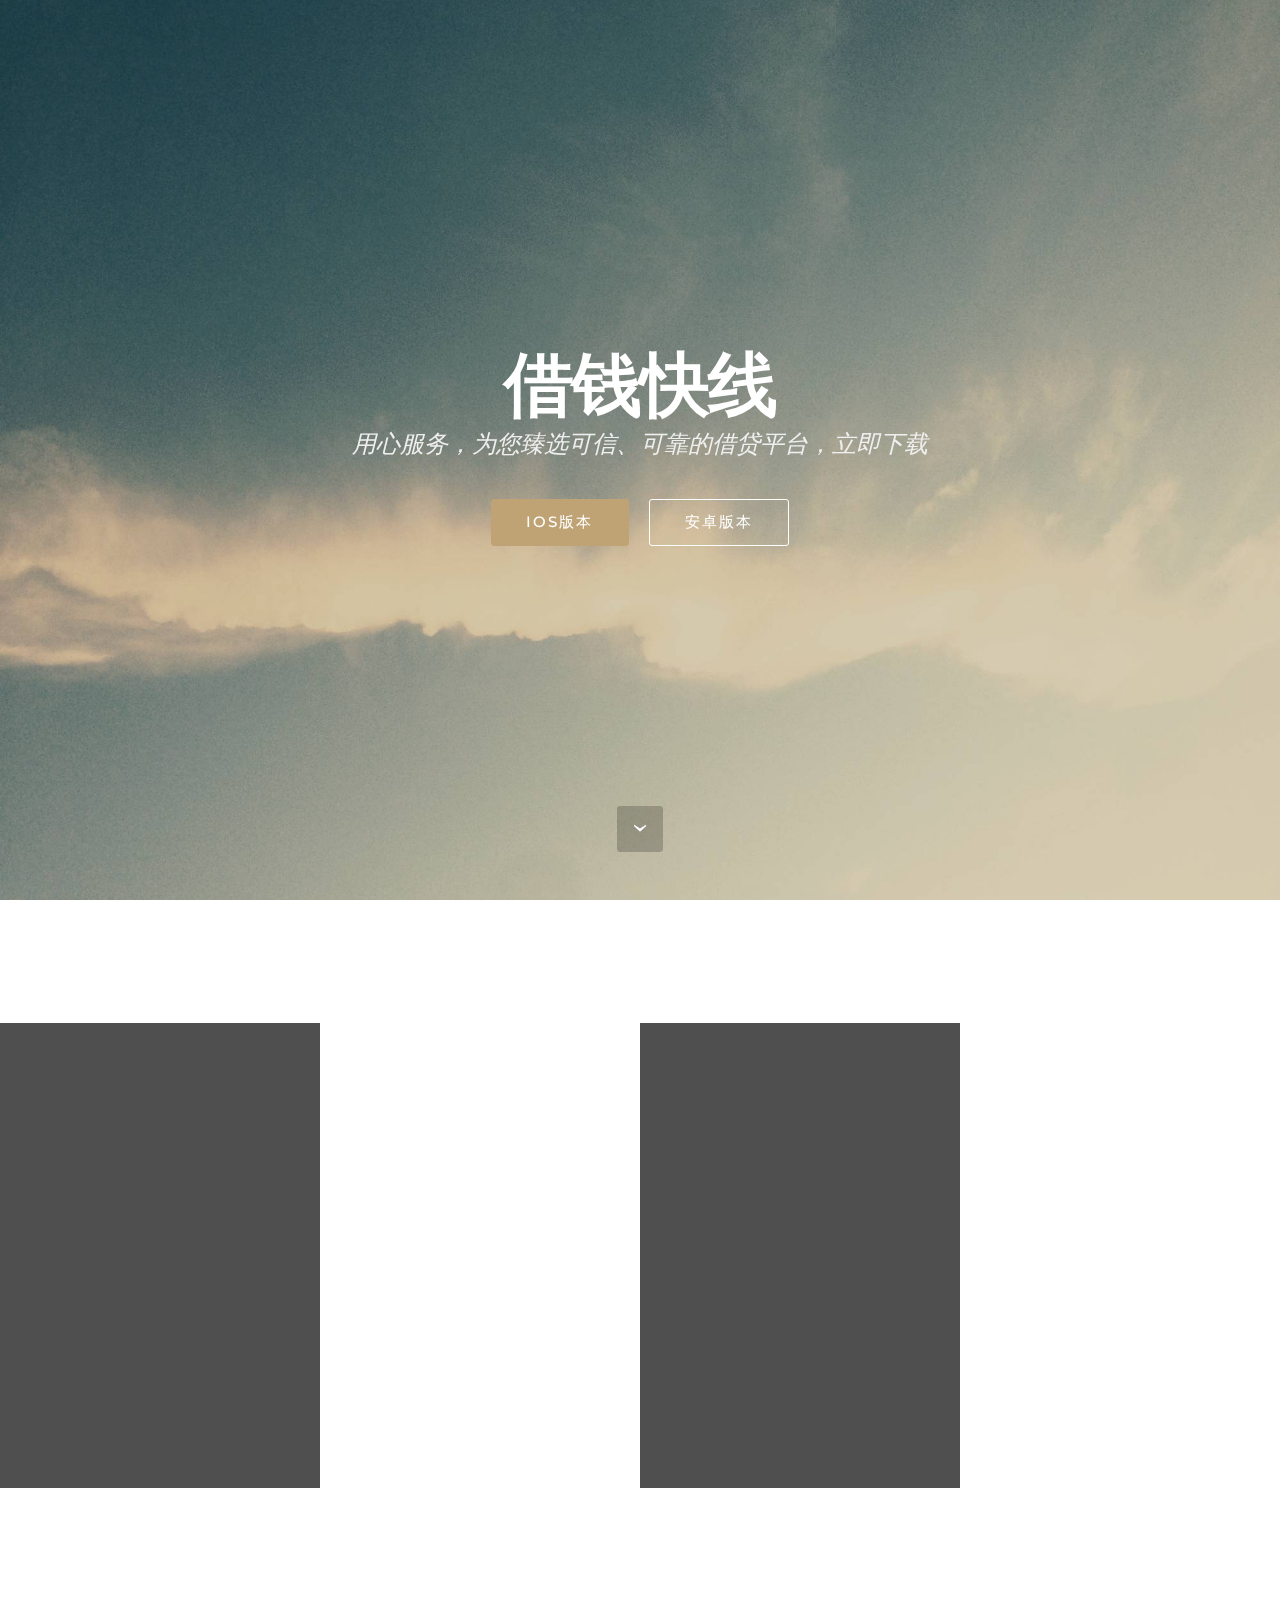
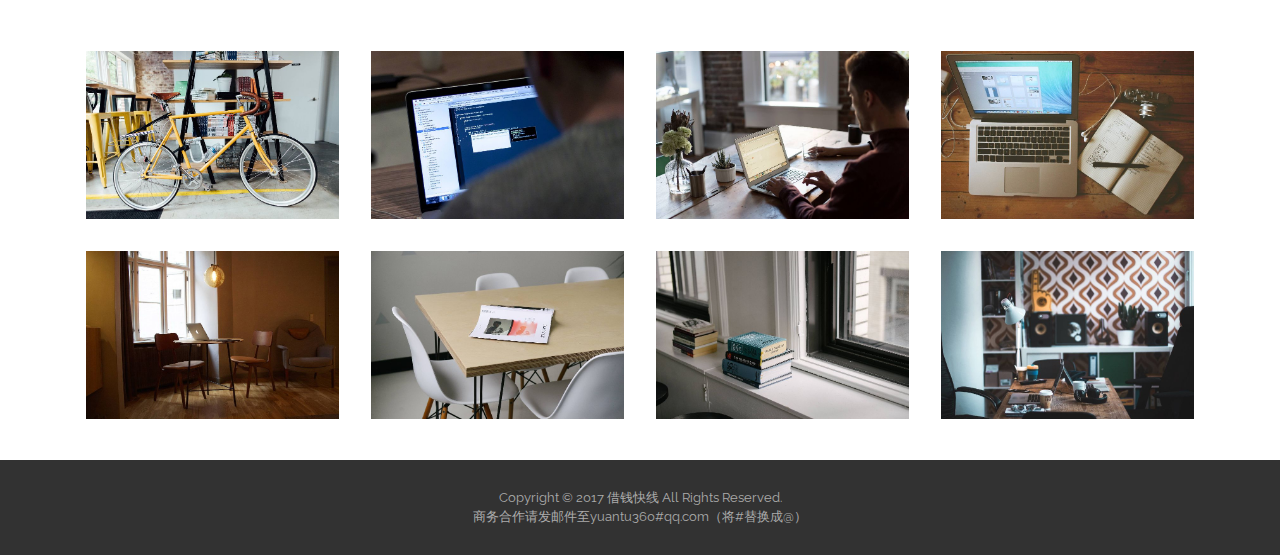
==== index.html @ 11985429 "change" ====
<!DOCTYPE html>
<html>
<head>
  <!-- Site made with Mobirise Website Builder v3.12.1, http://jq.nongyewen.com/ -->
  <meta charset="UTF-8">
  <meta http-equiv="X-UA-Compatible" content="IE=edge">
  <meta name="generator" content="Mobirise v3.12.1, mobirise.com">
  <meta name="viewport" content="width=device-width, initial-scale=1">
  <link rel="shortcut icon" href="assets/images/logo.png" type="image/x-icon">
  <title>借钱快线-借款贷款口子大全,信用卡申请下卡快</title>
  <meta name="description" content="">
  
  <link rel="stylesheet" href="https://fonts.googleapis.com/css?family=Lora:400,700,400italic,700italic&amp;subset=latin">
  <link rel="stylesheet" href="https://fonts.googleapis.com/css?family=Montserrat:400,700">
  <link rel="stylesheet" href="https://fonts.googleapis.com/css?family=Raleway:100,100i,200,200i,300,300i,400,400i,500,500i,600,600i,700,700i,800,800i,900,900i">
  <link rel="stylesheet" href="assets/bootstrap-material-design-font/css/material.css">
  <link rel="stylesheet" href="assets/et-line-font-plugin/style.css">
  <link rel="stylesheet" href="assets/tether/tether.min.css">
  <link rel="stylesheet" href="assets/bootstrap/css/bootstrap.min.css">
  <link rel="stylesheet" href="assets/animate.css/animate.min.css">
  <link rel="stylesheet" href="assets/theme/css/style.css">
  <link rel="stylesheet" href="assets/mobirise-gallery/style.css">
  <link rel="stylesheet" href="assets/mobirise/css/mbr-additional.css" type="text/css">
  
  
  
</head>
<body>
<section class="mbr-section mbr-section-hero mbr-section-full mbr-parallax-background mbr-section-with-arrow" id="header1-1" style="background-image: url(assets/images/jumbotron.jpg);">

    

    <div class="mbr-table-cell">

        <div class="container">
            <div class="row">
                <div class="mbr-section col-md-10 col-md-offset-1 text-xs-center">

                    <h1 class="mbr-section-title display-1"><font color="#000000">借钱快线</font></h1>
                    <p class="mbr-section-lead lead"><font color="#000000">用心服务，为您臻选可信、可靠的借贷平台，立即下载</font></p>
                    <div class="mbr-section-btn"><a class="btn btn-lg btn-primary" href="http://jq.nongyewen.com/">IOS版本</a> <a class="btn btn-lg btn-white-outline btn-white" href="http://jq.nongyewen.com/">安卓版本</a></div>
                </div>
            </div>
        </div>
    </div>

    <div class="mbr-arrow mbr-arrow-floating" aria-hidden="true"><a href="#header3-4"><i class="mbr-arrow-icon"></i></a></div>

</section>

<section class="engine"><a rel="external" href="http://jq.nongyewen.com/">Mobirise</a></section><section class="mbr-section mbr-section__container article" id="header3-4" style="background-color: rgb(255, 255, 255); padding-top: 20px; padding-bottom: 20px;">
    <div class="container">
        <div class="row">
            <div class="col-xs-12">
                <h3 class="mbr-section-title display-2"><font color="#000000">用心服务，极致体验</font></h3>
                <small class="mbr-section-subtitle">FEATURES</small>
            </div>
        </div>
    </div>
</section>

<section class="mbr-cards mbr-section mbr-section-nopadding" id="features1-0" style="background-color: rgb(255, 255, 255);">

        

    <div class="mbr-cards-row row striped">

        <div class="mbr-cards-col col-xs-12 col-lg-3" style="padding-top: 80px; padding-bottom: 80px;">
            <div class="container">
                <div class="card cart-block">
                    <div class="card-img"><img src="assets/images/table.jpg" class="card-img-top"></div>
                    <div class="card-block">
                        <h4 class="card-title"><font color="#000000">急速放款</font></h4>
                        
                        <p class="card-text"><font color="#000000">一分钟申请，最快2小时放款</font></p>
                        
                    </div>
                </div>
            </div>
        </div>
        <div class="mbr-cards-col col-xs-12 col-lg-3" style="padding-top: 80px; padding-bottom: 80px;">
            <div class="container">
                <div class="card cart-block">
                    <div class="card-img"><img src="assets/images/desktop.jpg" class="card-img-top"></div>
                    <div class="card-block">
                        <h4 class="card-title"><font color="#000000">超低门槛</font></h4>
                        
                        <p class="card-text"><font color="#000000">无抵押，无担保，仅需手机号和身份证</font></p>
                        
                    </div>
                </div>
            </div>
        </div>
        <div class="mbr-cards-col col-xs-12 col-lg-3" style="padding-top: 80px; padding-bottom: 80px;">
            <div class="container">
                <div class="card cart-block">
                    <div class="card-img"><img src="assets/images/coworkers.jpg" class="card-img-top"></div>
                    <div class="card-block">
                        <h4 class="card-title">合规保障</h4>
                        
                        <p class="card-text">挑选符合国家规定的平台作为合作伙伴，保障借款人隐私及信息安全</p>
                        
                    </div>
                </div>
            </div>
        </div>
        <div class="mbr-cards-col col-xs-12 col-lg-3" style="padding-top: 80px; padding-bottom: 80px;">
            <div class="container">
                <div class="card cart-block">
                    <div class="card-img"><img src="assets/images/code-man.jpg" class="card-img-top"></div>
                    <div class="card-block">
                        <h4 class="card-title"><font color="#000000">操作简单</font></h4>
                        
                        <p class="card-text"><font color="#000000">操作一目了然，申请步骤简单明了</font></p>
                        
                    </div>
                </div>
            </div>
        </div>
        
        
    </div>
</section>

<section class="mbr-section mbr-section__container article" id="header3-3" style="background-color: rgb(255, 255, 255); padding-top: 20px; padding-bottom: 20px;">
    <div class="container">
        <div class="row">
            <div class="col-xs-12">
                <h3 class="mbr-section-title display-2"><font color="#000000">合作伙伴</font></h3>
                <small class="mbr-section-subtitle">COOPERATION AGENCY</small>
            </div>
        </div>
    </div>
</section>

<section class="mbr-gallery mbr-section mbr-section-nopadding mbr-slider-carousel" id="gallery3-2" data-filter="false" style="background-color: rgb(255, 255, 255); padding-top: 1.5rem; padding-bottom: 1.5rem;">
    <!-- Filter -->
    

    <!-- Gallery -->
    <div class="mbr-gallery-row container">
        <div class=" mbr-gallery-layout-default">
            <div>
                <div>
                    <div class="mbr-gallery-item mbr-gallery-item__mobirise3 mbr-gallery-item--p1" data-tags="Awesome" data-video-url="false">
                        <div href="#lb-gallery3-2" data-slide-to="0" data-toggle="modal">
                            
                            

                            <img alt="" src="assets/images/bike-small.jpg">
                            
                            <span class="icon-focus"></span>
                            
                        </div>
                    </div><div class="mbr-gallery-item mbr-gallery-item__mobirise3 mbr-gallery-item--p1" data-tags="Responsive" data-video-url="false">
                        <div href="#lb-gallery3-2" data-slide-to="1" data-toggle="modal">
                            
                            

                            <img alt="" src="assets/images/code-man-small.jpg">
                            
                            <span class="icon-focus"></span>
                            
                        </div>
                    </div><div class="mbr-gallery-item mbr-gallery-item__mobirise3 mbr-gallery-item--p1" data-tags="Creative" data-video-url="false">
                        <div href="#lb-gallery3-2" data-slide-to="2" data-toggle="modal">
                            
                            

                            <img alt="" src="assets/images/coworkers-small.jpg">
                            
                            <span class="icon-focus"></span>
                            
                        </div>
                    </div><div class="mbr-gallery-item mbr-gallery-item__mobirise3 mbr-gallery-item--p1" data-tags="Animated" data-video-url="false">
                        <div href="#lb-gallery3-2" data-slide-to="3" data-toggle="modal">
                            
                            

                            <img alt="" src="assets/images/desktop-small.jpg">
                            
                            <span class="icon-focus"></span>
                            
                        </div>
                    </div><div class="mbr-gallery-item mbr-gallery-item__mobirise3 mbr-gallery-item--p1" data-tags="Awesome" data-video-url="false">
                        <div href="#lb-gallery3-2" data-slide-to="4" data-toggle="modal">
                            
                            

                            <img alt="" src="assets/images/room-laptop-small.jpg">
                            
                            <span class="icon-focus"></span>
                            
                        </div>
                    </div><div class="mbr-gallery-item mbr-gallery-item__mobirise3 mbr-gallery-item--p1" data-tags="Beautiful" data-video-url="false">
                        <div href="#lb-gallery3-2" data-slide-to="5" data-toggle="modal">
                            
                            

                            <img alt="" src="assets/images/table-small.jpg">
                            
                            <span class="icon-focus"></span>
                            
                        </div>
                    </div><div class="mbr-gallery-item mbr-gallery-item__mobirise3 mbr-gallery-item--p1" data-tags="Responsive" data-video-url="false">
                        <div href="#lb-gallery3-2" data-slide-to="6" data-toggle="modal">
                            
                            

                            <img alt="" src="assets/images/windows-books-small.jpg">
                            
                            <span class="icon-focus"></span>
                            
                        </div>
                    </div><div class="mbr-gallery-item mbr-gallery-item__mobirise3 mbr-gallery-item--p1" data-tags="Animated" data-video-url="false">
                        <div href="#lb-gallery3-2" data-slide-to="7" data-toggle="modal">
                            
                            

                            <img alt="" src="assets/images/working-area-small.jpg">
                            
                            <span class="icon-focus"></span>
                            
                        </div>
                    </div>
                </div>
            </div>
            <div class="clearfix"></div>
        </div>
    </div>

    <!-- Lightbox -->
    <div data-app-prevent-settings="" class="mbr-slider modal fade carousel slide" tabindex="-1" data-keyboard="true" data-interval="false" id="lb-gallery3-2">
        <div class="modal-dialog">
            <div class="modal-content">
                <div class="modal-body">
                    <ol class="carousel-indicators">
                        <li data-app-prevent-settings="" data-target="#lb-gallery3-2" class=" active" data-slide-to="0"></li><li data-app-prevent-settings="" data-target="#lb-gallery3-2" data-slide-to="1"></li><li data-app-prevent-settings="" data-target="#lb-gallery3-2" data-slide-to="2"></li><li data-app-prevent-settings="" data-target="#lb-gallery3-2" data-slide-to="3"></li><li data-app-prevent-settings="" data-target="#lb-gallery3-2" data-slide-to="4"></li><li data-app-prevent-settings="" data-target="#lb-gallery3-2" data-slide-to="5"></li><li data-app-prevent-settings="" data-target="#lb-gallery3-2" data-slide-to="6"></li><li data-app-prevent-settings="" data-target="#lb-gallery3-2" data-slide-to="7"></li>
                    </ol>
                    <div class="carousel-inner">
                        <div class="carousel-item active">
                            <img alt="" src="assets/images/bike.jpg">
                        </div><div class="carousel-item">
                            <img alt="" src="assets/images/code-man.jpg">
                        </div><div class="carousel-item">
                            <img alt="" src="assets/images/coworkers.jpg">
                        </div><div class="carousel-item">
                            <img alt="" src="assets/images/desktop.jpg">
                        </div><div class="carousel-item">
                            <img alt="" src="assets/images/room-laptop.jpg">
                        </div><div class="carousel-item">
                            <img alt="" src="assets/images/table.jpg">
                        </div><div class="carousel-item">
                            <img alt="" src="assets/images/windows-books.jpg">
                        </div><div class="carousel-item">
                            <img alt="" src="assets/images/working-area.jpg">
                        </div>
                    </div>
                    <a class="left carousel-control" role="button" data-slide="prev" href="#lb-gallery3-2">
                        <span class="icon-prev" aria-hidden="true"></span>
                        <span class="sr-only">Previous</span>
                    </a>
                    <a class="right carousel-control" role="button" data-slide="next" href="#lb-gallery3-2">
                        <span class="icon-next" aria-hidden="true"></span>
                        <span class="sr-only">Next</span>
                    </a>

                    <a class="close" href="#" role="button" data-dismiss="modal">
                        <span aria-hidden="true">×</span>
                        <span class="sr-only">Close</span>
                    </a>
                </div>
            </div>
        </div>
    </div>
</section>

<footer class="mbr-small-footer mbr-section mbr-section-nopadding" id="footer1-2" style="background-color: rgb(50, 50, 50); padding-top: 1.75rem; padding-bottom: 1.75rem;">
    
    <div class="container">
        <p class="text-xs-center">Copyright © 2017 借钱快线 All Rights Reserved.</p>
<p class="text-xs-center">商务合作请发邮件至yuantu360#qq.com（将#替换成@）</p>
    </div>
</footer>


  <script src="assets/web/assets/jquery/jquery.min.js"></script>
  <script src="assets/tether/tether.min.js"></script>
  <script src="assets/bootstrap/js/bootstrap.min.js"></script>
  <script src="assets/smooth-scroll/smooth-scroll.js"></script>
  <script src="assets/jarallax/jarallax.js"></script>
  <script src="assets/viewport-checker/jquery.viewportchecker.js"></script>
  <script src="assets/masonry/masonry.pkgd.min.js"></script>
  <script src="assets/imagesloaded/imagesloaded.pkgd.min.js"></script>
  <script src="assets/bootstrap-carousel-swipe/bootstrap-carousel-swipe.js"></script>
  <script src="assets/theme/js/script.js"></script>
  <script src="assets/mobirise-gallery/player.min.js"></script>
  <script src="assets/mobirise-gallery/script.js"></script>
  
  
  <input name="animation" type="hidden">
  </body>
</html>
---- assets/bootstrap-material-design-font/css/material.css ----
@font-face {
  font-family: 'Material-Design-Icons';
  src: url('../fonts/Material-Design-Icons.eot?3ocs8m');
  src: url('../fonts/Material-Design-Icons.eot?#iefix3ocs8m') format('embedded-opentype'), url('../fonts/Material-Design-Icons.woff?3ocs8m') format('woff'), url('../fonts/Material-Design-Icons.ttf?3ocs8m') format('truetype'), url('../fonts/Material-Design-Icons.svg?3ocs8m#Material-Design-Icons') format('svg');
  font-weight: normal;
  font-style: normal;
}
[class^="mdi-"],
[class*="mdi-"] {
  speak: none;
  display: inline-block;
  font-style: normal;
  font-variant:normal;
  font-weight:normal;
  /*font-size:24px;*/
  line-height:1;
  font-family:'Material-Design-Icons' !important;
  text-rendering: auto;
  
  -webkit-font-smoothing: antialiased;
  -moz-osx-font-smoothing: grayscale;
  -webkit-transform: translate(0, 0);
      -ms-transform: translate(0, 0);
          transform: translate(0, 0);
}
[class^="mdi-"]:before,
[class*="mdi-"]:before {
  display: inline-block;
  speak: none;
  text-decoration: inherit;
}
[class^="mdi-"].pull-left,
[class*="mdi-"].pull-left {
  margin-right: .3em;
}
[class^="mdi-"].pull-right,
[class*="mdi-"].pull-right {
  margin-left: .3em;
}
[class^="mdi-"].mdi-lg:before,
[class*="mdi-"].mdi-lg:before,
[class^="mdi-"].mdi-lg:after,
[class*="mdi-"].mdi-lg:after {
  font-size: 1.33333333em;
  line-height: 0.75em;
  vertical-align: -15%;
}
[class^="mdi-"].mdi-2x:before,
[class*="mdi-"].mdi-2x:before,
[class^="mdi-"].mdi-2x:after,
[class*="mdi-"].mdi-2x:after {
  font-size: 2em;
}
[class^="mdi-"].mdi-3x:before,
[class*="mdi-"].mdi-3x:before,
[class^="mdi-"].mdi-3x:after,
[class*="mdi-"].mdi-3x:after {
  font-size: 3em;
}
[class^="mdi-"].mdi-4x:before,
[class*="mdi-"].mdi-4x:before,
[class^="mdi-"].mdi-4x:after,
[class*="mdi-"].mdi-4x:after {
  font-size: 4em;
}
[class^="mdi-"].mdi-5x:before,
[class*="mdi-"].mdi-5x:before,
[class^="mdi-"].mdi-5x:after,
[class*="mdi-"].mdi-5x:after {
  font-size: 5em;
}
[class^="mdi-device-signal-cellular-"]:after,
[class^="mdi-device-battery-"]:after,
[class^="mdi-device-battery-charging-"]:after,
[class^="mdi-device-signal-cellular-connected-no-internet-"]:after,
[class^="mdi-device-signal-wifi-"]:after,
[class^="mdi-device-signal-wifi-statusbar-not-connected"]:after,
.mdi-device-network-wifi:after {
  opacity: .3;
  position: absolute;
  left: 0;
  top: 0;
  z-index: 1;
  display: inline-block;
  speak: none;
  text-decoration: inherit;
}
[class^="mdi-device-signal-cellular-"]:after {
  content: "\e758";
}
[class^="mdi-device-battery-"]:after {
  content: "\e735";
}
[class^="mdi-device-battery-charging-"]:after {
  content: "\e733";
}
[class^="mdi-device-signal-cellular-connected-no-internet-"]:after {
  content: "\e75d";
}
[class^="mdi-device-signal-wifi-"]:after,
.mdi-device-network-wifi:after {
  content: "\e765";
}
[class^="mdi-device-signal-wifi-statusbasr-not-connected"]:after {
  content: "\e8f7";
}
.mdi-device-signal-cellular-off:after,
.mdi-device-signal-cellular-null:after,
.mdi-device-signal-cellular-no-sim:after,
.mdi-device-signal-wifi-off:after,
.mdi-device-signal-wifi-4-bar:after,
.mdi-device-signal-cellular-4-bar:after,
.mdi-device-battery-alert:after,
.mdi-device-signal-cellular-connected-no-internet-4-bar:after,
.mdi-device-battery-std:after,
.mdi-device-battery-full .mdi-device-battery-unknown:after {
  content: "";
}
.mdi-fw {
  width: 1.28571429em;
  text-align: center;
}
.mdi-ul {
  padding-left: 0;
  margin-left: 2.14285714em;
  list-style-type: none;
}
.mdi-ul > li {
  position: relative;
}
.mdi-li {
  position: absolute;
  left: -2.14285714em;
  width: 2.14285714em;
  top: 0.14285714em;
  text-align: center;
}
.mdi-li.mdi-lg {
  left: -1.85714286em;
}
.mdi-border {
  padding: .2em .25em .15em;
  border: solid 0.08em #eeeeee;
  border-radius: .1em;
}
.mdi-spin {
  -webkit-animation: mdi-spin 2s infinite linear;
  animation: mdi-spin 2s infinite linear;
  -webkit-transform-origin: 50% 50%;
  -ms-transform-origin: 50% 50%;
      transform-origin: 50% 50%;
}
.mdi-pulse {
  -webkit-animation: mdi-spin 1s steps(8) infinite;
  animation: mdi-spin 1s steps(8) infinite;
  -webkit-transform-origin: 50% 50%;
  -ms-transform-origin: 50% 50%;
      transform-origin: 50% 50%;
}
@-webkit-keyframes mdi-spin {
  0% {
    -webkit-transform: rotate(0deg);
    transform: rotate(0deg);
  }
  100% {
    -webkit-transform: rotate(359deg);
    transform: rotate(359deg);
  }
}
@keyframes mdi-spin {
  0% {
    -webkit-transform: rotate(0deg);
    transform: rotate(0deg);
  }
  100% {
    -webkit-transform: rotate(359deg);
    transform: rotate(359deg);
  }
}
.mdi-rotate-90 {
  filter: progid:DXImageTransform.Microsoft.BasicImage(rotation=1);
  -webkit-transform: rotate(90deg);
  -ms-transform: rotate(90deg);
  transform: rotate(90deg);
}
.mdi-rotate-180 {
  filter: progid:DXImageTransform.Microsoft.BasicImage(rotation=2);
  -webkit-transform: rotate(180deg);
  -ms-transform: rotate(180deg);
  transform: rotate(180deg);
}
.mdi-rotate-270 {
  filter: progid:DXImageTransform.Microsoft.BasicImage(rotation=3);
  -webkit-transform: rotate(270deg);
  -ms-transform: rotate(270deg);
  transform: rotate(270deg);
}
.mdi-flip-horizontal {
  filter: progid:DXImageTransform.Microsoft.BasicImage(rotation=0, mirror=1);
  -webkit-transform: scale(-1, 1);
  -ms-transform: scale(-1, 1);
  transform: scale(-1, 1);
}
.mdi-flip-vertical {
  filter: progid:DXImageTransform.Microsoft.BasicImage(rotation=2, mirror=1);
  -webkit-transform: scale(1, -1);
  -ms-transform: scale(1, -1);
  transform: scale(1, -1);
}
:root .mdi-rotate-90,
:root .mdi-rotate-180,
:root .mdi-rotate-270,
:root .mdi-flip-horizontal,
:root .mdi-flip-vertical {
  -webkit-filter: none;
          filter: none;
}
.mdi-stack {
  position: relative;
  display: inline-block;
  width: 2em;
  height: 2em;
  line-height: 2em;
  vertical-align: middle;
}
.mdi-stack-1x,
.mdi-stack-2x {
  position: absolute;
  left: 0;
  width: 100%;
  text-align: center;
}
.mdi-stack-1x {
  line-height: inherit;
}
.mdi-stack-2x {
  font-size: 2em;
}
.mdi-inverse {
  color: #ffffff;
}
/* Start Icons */
.mdi-action-3d-rotation:before {
  content: "\e600";
}
.mdi-action-accessibility:before {
  content: "\e601";
}
.mdi-action-account-balance-wallet:before {
  content: "\e602";
}
.mdi-action-account-balance:before {
  content: "\e603";
}
.mdi-action-account-box:before {
  content: "\e604";
}
.mdi-action-account-child:before {
  content: "\e605";
}
.mdi-action-account-circle:before {
  content: "\e606";
}
.mdi-action-add-shopping-cart:before {
  content: "\e607";
}
.mdi-action-alarm-add:before {
  content: "\e608";
}
.mdi-action-alarm-off:before {
  content: "\e609";
}
.mdi-action-alarm-on:before {
  content: "\e60a";
}
.mdi-action-alarm:before {
  content: "\e60b";
}
.mdi-action-android:before {
  content: "\e60c";
}
.mdi-action-announcement:before {
  content: "\e60d";
}
.mdi-action-aspect-ratio:before {
  content: "\e60e";
}
.mdi-action-assessment:before {
  content: "\e60f";
}
.mdi-action-assignment-ind:before {
  content: "\e610";
}
.mdi-action-assignment-late:before {
  content: "\e611";
}
.mdi-action-assignment-return:before {
  content: "\e612";
}
.mdi-action-assignment-returned:before {
  content: "\e613";
}
.mdi-action-assignment-turned-in:before {
  content: "\e614";
}
.mdi-action-assignment:before {
  content: "\e615";
}
.mdi-action-autorenew:before {
  content: "\e616";
}
.mdi-action-backup:before {
  content: "\e617";
}
.mdi-action-book:before {
  content: "\e618";
}
.mdi-action-bookmark-outline:before {
  content: "\e619";
}
.mdi-action-bookmark:before {
  content: "\e61a";
}
.mdi-action-bug-report:before {
  content: "\e61b";
}
.mdi-action-cached:before {
  content: "\e61c";
}
.mdi-action-check-circle:before {
  content: "\e61d";
}
.mdi-action-class:before {
  content: "\e61e";
}
.mdi-action-credit-card:before {
  content: "\e61f";
}
.mdi-action-dashboard:before {
  content: "\e620";
}
.mdi-action-delete:before {
  content: "\e621";
}
.mdi-action-description:before {
  content: "\e622";
}
.mdi-action-dns:before {
  content: "\e623";
}
.mdi-action-done-all:before {
  content: "\e624";
}
.mdi-action-done:before {
  content: "\e625";
}
.mdi-action-event:before {
  content: "\e626";
}
.mdi-action-exit-to-app:before {
  content: "\e627";
}
.mdi-action-explore:before {
  content: "\e628";
}
.mdi-action-extension:before {
  content: "\e629";
}
.mdi-action-face-unlock:before {
  content: "\e62a";
}
.mdi-action-favorite-outline:before {
  content: "\e62b";
}
.mdi-action-favorite:before {
  content: "\e62c";
}
.mdi-action-find-in-page:before {
  content: "\e62d";
}
.mdi-action-find-replace:before {
  content: "\e62e";
}
.mdi-action-flip-to-back:before {
  content: "\e62f";
}
.mdi-action-flip-to-front:before {
  content: "\e630";
}
.mdi-action-get-app:before {
  content: "\e631";
}
.mdi-action-grade:before {
  content: "\e632";
}
.mdi-action-group-work:before {
  content: "\e633";
}
.mdi-action-help:before {
  content: "\e634";
}
.mdi-action-highlight-remove:before {
  content: "\e635";
}
.mdi-action-history:before {
  content: "\e636";
}
.mdi-action-home:before {
  content: "\e637";
}
.mdi-action-https:before {
  content: "\e638";
}
.mdi-action-info-outline:before {
  content: "\e639";
}
.mdi-action-info:before {
  content: "\e63a";
}
.mdi-action-input:before {
  content: "\e63b";
}
.mdi-action-invert-colors:before {
  content: "\e63c";
}
.mdi-action-label-outline:before {
  content: "\e63d";
}
.mdi-action-label:before {
  content: "\e63e";
}
.mdi-action-language:before {
  content: "\e63f";
}
.mdi-action-launch:before {
  content: "\e640";
}
.mdi-action-list:before {
  content: "\e641";
}
.mdi-action-lock-open:before {
  content: "\e642";
}
.mdi-action-lock-outline:before {
  content: "\e643";
}
.mdi-action-lock:before {
  content: "\e644";
}
.mdi-action-loyalty:before {
  content: "\e645";
}
.mdi-action-markunread-mailbox:before {
  content: "\e646";
}
.mdi-action-note-add:before {
  content: "\e647";
}
.mdi-action-open-in-browser:before {
  content: "\e648";
}
.mdi-action-open-in-new:before {
  content: "\e649";
}
.mdi-action-open-with:before {
  content: "\e64a";
}
.mdi-action-pageview:before {
  content: "\e64b";
}
.mdi-action-payment:before {
  content: "\e64c";
}
.mdi-action-perm-camera-mic:before {
  content: "\e64d";
}
.mdi-action-perm-contact-cal:before {
  content: "\e64e";
}
.mdi-action-perm-data-setting:before {
  content: "\e64f";
}
.mdi-action-perm-device-info:before {
  content: "\e650";
}
.mdi-action-perm-identity:before {
  content: "\e651";
}
.mdi-action-perm-media:before {
  content: "\e652";
}
.mdi-action-perm-phone-msg:before {
  content: "\e653";
}
.mdi-action-perm-scan-wifi:before {
  content: "\e654";
}
.mdi-action-picture-in-picture:before {
  content: "\e655";
}
.mdi-action-polymer:before {
  content: "\e656";
}
.mdi-action-print:before {
  content: "\e657";
}
.mdi-action-query-builder:before {
  content: "\e658";
}
.mdi-action-question-answer:before {
  content: "\e659";
}
.mdi-action-receipt:before {
  content: "\e65a";
}
.mdi-action-redeem:before {
  content: "\e65b";
}
.mdi-action-reorder:before {
  content: "\e65c";
}
.mdi-action-report-problem:before {
  content: "\e65d";
}
.mdi-action-restore:before {
  content: "\e65e";
}
.mdi-action-room:before {
  content: "\e65f";
}
.mdi-action-schedule:before {
  content: "\e660";
}
.mdi-action-search:before {
  content: "\e661";
}
.mdi-action-settings-applications:before {
  content: "\e662";
}
.mdi-action-settings-backup-restore:before {
  content: "\e663";
}
.mdi-action-settings-bluetooth:before {
  content: "\e664";
}
.mdi-action-settings-cell:before {
  content: "\e665";
}
.mdi-action-settings-display:before {
  content: "\e666";
}
.mdi-action-settings-ethernet:before {
  content: "\e667";
}
.mdi-action-settings-input-antenna:before {
  content: "\e668";
}
.mdi-action-settings-input-component:before {
  content: "\e669";
}
.mdi-action-settings-input-composite:before {
  content: "\e66a";
}
.mdi-action-settings-input-hdmi:before {
  content: "\e66b";
}
.mdi-action-settings-input-svideo:before {
  content: "\e66c";
}
.mdi-action-settings-overscan:before {
  content: "\e66d";
}
.mdi-action-settings-phone:before {
  content: "\e66e";
}
.mdi-action-settings-power:before {
  content: "\e66f";
}
.mdi-action-settings-remote:before {
  content: "\e670";
}
.mdi-action-settings-voice:before {
  content: "\e671";
}
.mdi-action-settings:before {
  content: "\e672";
}
.mdi-action-shop-two:before {
  content: "\e673";
}
.mdi-action-shop:before {
  content: "\e674";
}
.mdi-action-shopping-basket:before {
  content: "\e675";
}
.mdi-action-shopping-cart:before {
  content: "\e676";
}
.mdi-action-speaker-notes:before {
  content: "\e677";
}
.mdi-action-spellcheck:before {
  content: "\e678";
}
.mdi-action-star-rate:before {
  content: "\e679";
}
.mdi-action-stars:before {
  content: "\e67a";
}
.mdi-action-store:before {
  content: "\e67b";
}
.mdi-action-subject:before {
  content: "\e67c";
}
.mdi-action-supervisor-account:before {
  content: "\e67d";
}
.mdi-action-swap-horiz:before {
  content: "\e67e";
}
.mdi-action-swap-vert-circle:before {
  content: "\e67f";
}
.mdi-action-swap-vert:before {
  content: "\e680";
}
.mdi-action-system-update-tv:before {
  content: "\e681";
}
.mdi-action-tab-unselected:before {
  content: "\e682";
}
.mdi-action-tab:before {
  content: "\e683";
}
.mdi-action-theaters:before {
  content: "\e684";
}
.mdi-action-thumb-down:before {
  content: "\e685";
}
.mdi-action-thumb-up:before {
  content: "\e686";
}
.mdi-action-thumbs-up-down:before {
  content: "\e687";
}
.mdi-action-toc:before {
  content: "\e688";
}
.mdi-action-today:before {
  content: "\e689";
}
.mdi-action-track-changes:before {
  content: "\e68a";
}
.mdi-action-translate:before {
  content: "\e68b";
}
.mdi-action-trending-down:before {
  content: "\e68c";
}
.mdi-action-trending-neutral:before {
  content: "\e68d";
}
.mdi-action-trending-up:before {
  content: "\e68e";
}
.mdi-action-turned-in-not:before {
  content: "\e68f";
}
.mdi-action-turned-in:before {
  content: "\e690";
}
.mdi-action-verified-user:before {
  content: "\e691";
}
.mdi-action-view-agenda:before {
  content: "\e692";
}
.mdi-action-view-array:before {
  content: "\e693";
}
.mdi-action-view-carousel:before {
  content: "\e694";
}
.mdi-action-view-column:before {
  content: "\e695";
}
.mdi-action-view-day:before {
  content: "\e696";
}
.mdi-action-view-headline:before {
  content: "\e697";
}
.mdi-action-view-list:before {
  content: "\e698";
}
.mdi-action-view-module:before {
  content: "\e699";
}
.mdi-action-view-quilt:before {
  content: "\e69a";
}
.mdi-action-view-stream:before {
  content: "\e69b";
}
.mdi-action-view-week:before {
  content: "\e69c";
}
.mdi-action-visibility-off:before {
  content: "\e69d";
}
.mdi-action-visibility:before {
  content: "\e69e";
}
.mdi-action-wallet-giftcard:before {
  content: "\e69f";
}
.mdi-action-wallet-membership:before {
  content: "\e6a0";
}
.mdi-action-wallet-travel:before {
  content: "\e6a1";
}
.mdi-action-work:before {
  content: "\e6a2";
}
.mdi-alert-error:before {
  content: "\e6a3";
}
.mdi-alert-warning:before {
  content: "\e6a4";
}
.mdi-av-album:before {
  content: "\e6a5";
}
.mdi-av-closed-caption:before {
  content: "\e6a6";
}
.mdi-av-equalizer:before {
  content: "\e6a7";
}
.mdi-av-explicit:before {
  content: "\e6a8";
}
.mdi-av-fast-forward:before {
  content: "\e6a9";
}
.mdi-av-fast-rewind:before {
  content: "\e6aa";
}
.mdi-av-games:before {
  content: "\e6ab";
}
.mdi-av-hearing:before {
  content: "\e6ac";
}
.mdi-av-high-quality:before {
  content: "\e6ad";
}
.mdi-av-loop:before {
  content: "\e6ae";
}
.mdi-av-mic-none:before {
  content: "\e6af";
}
.mdi-av-mic-off:before {
  content: "\e6b0";
}
.mdi-av-mic:before {
  content: "\e6b1";
}
.mdi-av-movie:before {
  content: "\e6b2";
}
.mdi-av-my-library-add:before {
  content: "\e6b3";
}
.mdi-av-my-library-books:before {
  content: "\e6b4";
}
.mdi-av-my-library-music:before {
  content: "\e6b5";
}
.mdi-av-new-releases:before {
  content: "\e6b6";
}
.mdi-av-not-interested:before {
  content: "\e6b7";
}
.mdi-av-pause-circle-fill:before {
  content: "\e6b8";
}
.mdi-av-pause-circle-outline:before {
  content: "\e6b9";
}
.mdi-av-pause:before {
  content: "\e6ba";
}
.mdi-av-play-arrow:before {
  content: "\e6bb";
}
.mdi-av-play-circle-fill:before {
  content: "\e6bc";
}
.mdi-av-play-circle-outline:before {
  content: "\e6bd";
}
.mdi-av-play-shopping-bag:before {
  content: "\e6be";
}
.mdi-av-playlist-add:before {
  content: "\e6bf";
}
.mdi-av-queue-music:before {
  content: "\e6c0";
}
.mdi-av-queue:before {
  content: "\e6c1";
}
.mdi-av-radio:before {
  content: "\e6c2";
}
.mdi-av-recent-actors:before {
  content: "\e6c3";
}
.mdi-av-repeat-one:before {
  content: "\e6c4";
}
.mdi-av-repeat:before {
  content: "\e6c5";
}
.mdi-av-replay:before {
  content: "\e6c6";
}
.mdi-av-shuffle:before {
  content: "\e6c7";
}
.mdi-av-skip-next:before {
  content: "\e6c8";
}
.mdi-av-skip-previous:before {
  content: "\e6c9";
}
.mdi-av-snooze:before {
  content: "\e6ca";
}
.mdi-av-stop:before {
  content: "\e6cb";
}
.mdi-av-subtitles:before {
  content: "\e6cc";
}
.mdi-av-surround-sound:before {
  content: "\e6cd";
}
.mdi-av-timer:before {
  content: "\e6ce";
}
.mdi-av-video-collection:before {
  content: "\e6cf";
}
.mdi-av-videocam-off:before {
  content: "\e6d0";
}
.mdi-av-videocam:before {
  content: "\e6d1";
}
.mdi-av-volume-down:before {
  content: "\e6d2";
}
.mdi-av-volume-mute:before {
  content: "\e6d3";
}
.mdi-av-volume-off:before {
  content: "\e6d4";
}
.mdi-av-volume-up:before {
  content: "\e6d5";
}
.mdi-av-web:before {
  content: "\e6d6";
}
.mdi-communication-business:before {
  content: "\e6d7";
}
.mdi-communication-call-end:before {
  content: "\e6d8";
}
.mdi-communication-call-made:before {
  content: "\e6d9";
}
.mdi-communication-call-merge:before {
  content: "\e6da";
}
.mdi-communication-call-missed:before {
  content: "\e6db";
}
.mdi-communication-call-received:before {
  content: "\e6dc";
}
.mdi-communication-call-split:before {
  content: "\e6dd";
}
.mdi-communication-call:before {
  content: "\e6de";
}
.mdi-communication-chat:before {
  content: "\e6df";
}
.mdi-communication-clear-all:before {
  content: "\e6e0";
}
.mdi-communication-comment:before {
  content: "\e6e1";
}
.mdi-communication-contacts:before {
  content: "\e6e2";
}
.mdi-communication-dialer-sip:before {
  content: "\e6e3";
}
.mdi-communication-dialpad:before {
  content: "\e6e4";
}
.mdi-communication-dnd-on:before {
  content: "\e6e5";
}
.mdi-communication-email:before {
  content: "\e6e6";
}
.mdi-communication-forum:before {
  content: "\e6e7";
}
.mdi-communication-import-export:before {
  content: "\e6e8";
}
.mdi-communication-invert-colors-off:before {
  content: "\e6e9";
}
.mdi-communication-invert-colors-on:before {
  content: "\e6ea";
}
.mdi-communication-live-help:before {
  content: "\e6eb";
}
.mdi-communication-location-off:before {
  content: "\e6ec";
}
.mdi-communication-location-on:before {
  content: "\e6ed";
}
.mdi-communication-message:before {
  content: "\e6ee";
}
.mdi-communication-messenger:before {
  content: "\e6ef";
}
.mdi-communication-no-sim:before {
  content: "\e6f0";
}
.mdi-communication-phone:before {
  content: "\e6f1";
}
.mdi-communication-portable-wifi-off:before {
  content: "\e6f2";
}
.mdi-communication-quick-contacts-dialer:before {
  content: "\e6f3";
}
.mdi-communication-quick-contacts-mail:before {
  content: "\e6f4";
}
.mdi-communication-ring-volume:before {
  content: "\e6f5";
}
.mdi-communication-stay-current-landscape:before {
  content: "\e6f6";
}
.mdi-communication-stay-current-portrait:before {
  content: "\e6f7";
}
.mdi-communication-stay-primary-landscape:before {
  content: "\e6f8";
}
.mdi-communication-stay-primary-portrait:before {
  content: "\e6f9";
}
.mdi-communication-swap-calls:before {
  content: "\e6fa";
}
.mdi-communication-textsms:before {
  content: "\e6fb";
}
.mdi-communication-voicemail:before {
  content: "\e6fc";
}
.mdi-communication-vpn-key:before {
  content: "\e6fd";
}
.mdi-content-add-box:before {
  content: "\e6fe";
}
.mdi-content-add-circle-outline:before {
  content: "\e6ff";
}
.mdi-content-add-circle:before {
  content: "\e700";
}
.mdi-content-add:before {
  content: "\e701";
}
.mdi-content-archive:before {
  content: "\e702";
}
.mdi-content-backspace:before {
  content: "\e703";
}
.mdi-content-block:before {
  content: "\e704";
}
.mdi-content-clear:before {
  content: "\e705";
}
.mdi-content-content-copy:before {
  content: "\e706";
}
.mdi-content-content-cut:before {
  content: "\e707";
}
.mdi-content-content-paste:before {
  content: "\e708";
}
.mdi-content-create:before {
  content: "\e709";
}
.mdi-content-drafts:before {
  content: "\e70a";
}
.mdi-content-filter-list:before {
  content: "\e70b";
}
.mdi-content-flag:before {
  content: "\e70c";
}
.mdi-content-forward:before {
  content: "\e70d";
}
.mdi-content-gesture:before {
  content: "\e70e";
}
.mdi-content-inbox:before {
  content: "\e70f";
}
.mdi-content-link:before {
  content: "\e710";
}
.mdi-content-mail:before {
  content: "\e711";
}
.mdi-content-markunread:before {
  content: "\e712";
}
.mdi-content-redo:before {
  content: "\e713";
}
.mdi-content-remove-circle-outline:before {
  content: "\e714";
}
.mdi-content-remove-circle:before {
  content: "\e715";
}
.mdi-content-remove:before {
  content: "\e716";
}
.mdi-content-reply-all:before {
  content: "\e717";
}
.mdi-content-reply:before {
  content: "\e718";
}
.mdi-content-report:before {
  content: "\e719";
}
.mdi-content-save:before {
  content: "\e71a";
}
.mdi-content-select-all:before {
  content: "\e71b";
}
.mdi-content-send:before {
  content: "\e71c";
}
.mdi-content-sort:before {
  content: "\e71d";
}
.mdi-content-text-format:before {
  content: "\e71e";
}
.mdi-content-undo:before {
  content: "\e71f";
}
.mdi-editor-attach-file:before {
  content: "\e776";
}
.mdi-editor-attach-money:before {
  content: "\e777";
}
.mdi-editor-border-all:before {
  content: "\e778";
}
.mdi-editor-border-bottom:before {
  content: "\e779";
}
.mdi-editor-border-clear:before {
  content: "\e77a";
}
.mdi-editor-border-color:before {
  content: "\e77b";
}
.mdi-editor-border-horizontal:before {
  content: "\e77c";
}
.mdi-editor-border-inner:before {
  content: "\e77d";
}
.mdi-editor-border-left:before {
  content: "\e77e";
}
.mdi-editor-border-outer:before {
  content: "\e77f";
}
.mdi-editor-border-right:before {
  content: "\e780";
}
.mdi-editor-border-style:before {
  content: "\e781";
}
.mdi-editor-border-top:before {
  content: "\e782";
}
.mdi-editor-border-vertical:before {
  content: "\e783";
}
.mdi-editor-format-align-center:before {
  content: "\e784";
}
.mdi-editor-format-align-justify:before {
  content: "\e785";
}
.mdi-editor-format-align-left:before {
  content: "\e786";
}
.mdi-editor-format-align-right:before {
  content: "\e787";
}
.mdi-editor-format-bold:before {
  content: "\e788";
}
.mdi-editor-format-clear:before {
  content: "\e789";
}
.mdi-editor-format-color-fill:before {
  content: "\e78a";
}
.mdi-editor-format-color-reset:before {
  content: "\e78b";
}
.mdi-editor-format-color-text:before {
  content: "\e78c";
}
.mdi-editor-format-indent-decrease:before {
  content: "\e78d";
}
.mdi-editor-format-indent-increase:before {
  content: "\e78e";
}
.mdi-editor-format-italic:before {
  content: "\e78f";
}
.mdi-editor-format-line-spacing:before {
  content: "\e790";
}
.mdi-editor-format-list-bulleted:before {
  content: "\e791";
}
.mdi-editor-format-list-numbered:before {
  content: "\e792";
}
.mdi-editor-format-paint:before {
  content: "\e793";
}
.mdi-editor-format-quote:before {
  content: "\e794";
}
.mdi-editor-format-size:before {
  content: "\e795";
}
.mdi-editor-format-strikethrough:before {
  content: "\e796";
}
.mdi-editor-format-textdirection-l-to-r:before {
  content: "\e797";
}
.mdi-editor-format-textdirection-r-to-l:before {
  content: "\e798";
}
.mdi-editor-format-underline:before {
  content: "\e799";
}
.mdi-editor-functions:before {
  content: "\e79a";
}
.mdi-editor-insert-chart:before {
  content: "\e79b";
}
.mdi-editor-insert-comment:before {
  content: "\e79c";
}
.mdi-editor-insert-drive-file:before {
  content: "\e79d";
}
.mdi-editor-insert-emoticon:before {
  content: "\e79e";
}
.mdi-editor-insert-invitation:before {
  content: "\e79f";
}
.mdi-editor-insert-link:before {
  content: "\e7a0";
}
.mdi-editor-insert-photo:before {
  content: "\e7a1";
}
.mdi-editor-merge-type:before {
  content: "\e7a2";
}
.mdi-editor-mode-comment:before {
  content: "\e7a3";
}
.mdi-editor-mode-edit:before {
  content: "\e7a4";
}
.mdi-editor-publish:before {
  content: "\e7a5";
}
.mdi-editor-vertical-align-bottom:before {
  content: "\e7a6";
}
.mdi-editor-vertical-align-center:before {
  content: "\e7a7";
}
.mdi-editor-vertical-align-top:before {
  content: "\e7a8";
}
.mdi-editor-wrap-text:before {
  content: "\e7a9";
}
.mdi-file-attachment:before {
  content: "\e7aa";
}
.mdi-file-cloud-circle:before {
  content: "\e7ab";
}
.mdi-file-cloud-done:before {
  content: "\e7ac";
}
.mdi-file-cloud-download:before {
  content: "\e7ad";
}
.mdi-file-cloud-off:before {
  content: "\e7ae";
}
.mdi-file-cloud-queue:before {
  content: "\e7af";
}
.mdi-file-cloud-upload:before {
  content: "\e7b0";
}
.mdi-file-cloud:before {
  content: "\e7b1";
}
.mdi-file-file-download:before {
  content: "\e7b2";
}
.mdi-file-file-upload:before {
  content: "\e7b3";
}
.mdi-file-folder-open:before {
  content: "\e7b4";
}
.mdi-file-folder-shared:before {
  content: "\e7b5";
}
.mdi-file-folder:before {
  content: "\e7b6";
}
.mdi-device-access-alarm:before {
  content: "\e720";
}
.mdi-device-access-alarms:before {
  content: "\e721";
}
.mdi-device-access-time:before {
  content: "\e722";
}
.mdi-device-add-alarm:before {
  content: "\e723";
}
.mdi-device-airplanemode-off:before {
  content: "\e724";
}
.mdi-device-airplanemode-on:before {
  content: "\e725";
}
.mdi-device-battery-20:before {
  content: "\e726";
}
.mdi-device-battery-30:before {
  content: "\e727";
}
.mdi-device-battery-50:before {
  content: "\e728";
}
.mdi-device-battery-60:before {
  content: "\e729";
}
.mdi-device-battery-80:before {
  content: "\e72a";
}
.mdi-device-battery-90:before {
  content: "\e72b";
}
.mdi-device-battery-alert:before {
  content: "\e72c";
}
.mdi-device-battery-charging-20:before {
  content: "\e72d";
}
.mdi-device-battery-charging-30:before {
  content: "\e72e";
}
.mdi-device-battery-charging-50:before {
  content: "\e72f";
}
.mdi-device-battery-charging-60:before {
  content: "\e730";
}
.mdi-device-battery-charging-80:before {
  content: "\e731";
}
.mdi-device-battery-charging-90:before {
  content: "\e732";
}
.mdi-device-battery-charging-full:before {
  content: "\e733";
}
.mdi-device-battery-full:before {
  content: "\e734";
}
.mdi-device-battery-std:before {
  content: "\e735";
}
.mdi-device-battery-unknown:before {
  content: "\e736";
}
.mdi-device-bluetooth-connected:before {
  content: "\e737";
}
.mdi-device-bluetooth-disabled:before {
  content: "\e738";
}
.mdi-device-bluetooth-searching:before {
  content: "\e739";
}
.mdi-device-bluetooth:before {
  content: "\e73a";
}
.mdi-device-brightness-auto:before {
  content: "\e73b";
}
.mdi-device-brightness-high:before {
  content: "\e73c";
}
.mdi-device-brightness-low:before {
  content: "\e73d";
}
.mdi-device-brightness-medium:before {
  content: "\e73e";
}
.mdi-device-data-usage:before {
  content: "\e73f";
}
.mdi-device-developer-mode:before {
  content: "\e740";
}
.mdi-device-devices:before {
  content: "\e741";
}
.mdi-device-dvr:before {
  content: "\e742";
}
.mdi-device-gps-fixed:before {
  content: "\e743";
}
.mdi-device-gps-not-fixed:before {
  content: "\e744";
}
.mdi-device-gps-off:before {
  content: "\e745";
}
.mdi-device-location-disabled:before {
  content: "\e746";
}
.mdi-device-location-searching:before {
  content: "\e747";
}
.mdi-device-multitrack-audio:before {
  content: "\e748";
}
.mdi-device-network-cell:before {
  content: "\e749";
}
.mdi-device-network-wifi:before {
  content: "\e74a";
}
.mdi-device-nfc:before {
  content: "\e74b";
}
.mdi-device-now-wallpaper:before {
  content: "\e74c";
}
.mdi-device-now-widgets:before {
  content: "\e74d";
}
.mdi-device-screen-lock-landscape:before {
  content: "\e74e";
}
.mdi-device-screen-lock-portrait:before {
  content: "\e74f";
}
.mdi-device-screen-lock-rotation:before {
  content: "\e750";
}
.mdi-device-screen-rotation:before {
  content: "\e751";
}
.mdi-device-sd-storage:before {
  content: "\e752";
}
.mdi-device-settings-system-daydream:before {
  content: "\e753";
}
.mdi-device-signal-cellular-0-bar:before {
  content: "\e754";
}
.mdi-device-signal-cellular-1-bar:before {
  content: "\e755";
}
.mdi-device-signal-cellular-2-bar:before {
  content: "\e756";
}
.mdi-device-signal-cellular-3-bar:before {
  content: "\e757";
}
.mdi-device-signal-cellular-4-bar:before {
  content: "\e758";
}
.mdi-signal-wifi-statusbar-connected-no-internet-after:before {
  content: "\e8f6";
}
.mdi-device-signal-cellular-connected-no-internet-0-bar:before {
  content: "\e759";
}
.mdi-device-signal-cellular-connected-no-internet-1-bar:before {
  content: "\e75a";
}
.mdi-device-signal-cellular-connected-no-internet-2-bar:before {
  content: "\e75b";
}
.mdi-device-signal-cellular-connected-no-internet-3-bar:before {
  content: "\e75c";
}
.mdi-device-signal-cellular-connected-no-internet-4-bar:before {
  content: "\e75d";
}
.mdi-device-signal-cellular-no-sim:before {
  content: "\e75e";
}
.mdi-device-signal-cellular-null:before {
  content: "\e75f";
}
.mdi-device-signal-cellular-off:before {
  content: "\e760";
}
.mdi-device-signal-wifi-0-bar:before {
  content: "\e761";
}
.mdi-device-signal-wifi-1-bar:before {
  content: "\e762";
}
.mdi-device-signal-wifi-2-bar:before {
  content: "\e763";
}
.mdi-device-signal-wifi-3-bar:before {
  content: "\e764";
}
.mdi-device-signal-wifi-4-bar:before {
  content: "\e765";
}
.mdi-device-signal-wifi-off:before {
  content: "\e766";
}
.mdi-device-signal-wifi-statusbar-1-bar:before {
  content: "\e767";
}
.mdi-device-signal-wifi-statusbar-2-bar:before {
  content: "\e768";
}
.mdi-device-signal-wifi-statusbar-3-bar:before {
  content: "\e769";
}
.mdi-device-signal-wifi-statusbar-4-bar:before {
  content: "\e76a";
}
.mdi-device-signal-wifi-statusbar-connected-no-internet-:before {
  content: "\e76b";
}
.mdi-device-signal-wifi-statusbar-connected-no-internet:before {
  content: "\e76f";
}
.mdi-device-signal-wifi-statusbar-connected-no-internet-2:before {
  content: "\e76c";
}
.mdi-device-signal-wifi-statusbar-connected-no-internet-3:before {
  content: "\e76d";
}
.mdi-device-signal-wifi-statusbar-connected-no-internet-4:before {
  content: "\e76e";
}
.mdi-signal-wifi-statusbar-not-connected-after:before {
  content: "\e8f7";
}
.mdi-device-signal-wifi-statusbar-not-connected:before {
  content: "\e770";
}
.mdi-device-signal-wifi-statusbar-null:before {
  content: "\e771";
}
.mdi-device-storage:before {
  content: "\e772";
}
.mdi-device-usb:before {
  content: "\e773";
}
.mdi-device-wifi-lock:before {
  content: "\e774";
}
.mdi-device-wifi-tethering:before {
  content: "\e775";
}
.mdi-hardware-cast-connected:before {
  content: "\e7b7";
}
.mdi-hardware-cast:before {
  content: "\e7b8";
}
.mdi-hardware-computer:before {
  content: "\e7b9";
}
.mdi-hardware-desktop-mac:before {
  content: "\e7ba";
}
.mdi-hardware-desktop-windows:before {
  content: "\e7bb";
}
.mdi-hardware-dock:before {
  content: "\e7bc";
}
.mdi-hardware-gamepad:before {
  content: "\e7bd";
}
.mdi-hardware-headset-mic:before {
  content: "\e7be";
}
.mdi-hardware-headset:before {
  content: "\e7bf";
}
.mdi-hardware-keyboard-alt:before {
  content: "\e7c0";
}
.mdi-hardware-keyboard-arrow-down:before {
  content: "\e7c1";
}
.mdi-hardware-keyboard-arrow-left:before {
  content: "\e7c2";
}
.mdi-hardware-keyboard-arrow-right:before {
  content: "\e7c3";
}
.mdi-hardware-keyboard-arrow-up:before {
  content: "\e7c4";
}
.mdi-hardware-keyboard-backspace:before {
  content: "\e7c5";
}
.mdi-hardware-keyboard-capslock:before {
  content: "\e7c6";
}
.mdi-hardware-keyboard-control:before {
  content: "\e7c7";
}
.mdi-hardware-keyboard-hide:before {
  content: "\e7c8";
}
.mdi-hardware-keyboard-return:before {
  content: "\e7c9";
}
.mdi-hardware-keyboard-tab:before {
  content: "\e7ca";
}
.mdi-hardware-keyboard-voice:before {
  content: "\e7cb";
}
.mdi-hardware-keyboard:before {
  content: "\e7cc";
}
.mdi-hardware-laptop-chromebook:before {
  content: "\e7cd";
}
.mdi-hardware-laptop-mac:before {
  content: "\e7ce";
}
.mdi-hardware-laptop-windows:before {
  content: "\e7cf";
}
.mdi-hardware-laptop:before {
  content: "\e7d0";
}
.mdi-hardware-memory:before {
  content: "\e7d1";
}
.mdi-hardware-mouse:before {
  content: "\e7d2";
}
.mdi-hardware-phone-android:before {
  content: "\e7d3";
}
.mdi-hardware-phone-iphone:before {
  content: "\e7d4";
}
.mdi-hardware-phonelink-off:before {
  content: "\e7d5";
}
.mdi-hardware-phonelink:before {
  content: "\e7d6";
}
.mdi-hardware-security:before {
  content: "\e7d7";
}
.mdi-hardware-sim-card:before {
  content: "\e7d8";
}
.mdi-hardware-smartphone:before {
  content: "\e7d9";
}
.mdi-hardware-speaker:before {
  content: "\e7da";
}
.mdi-hardware-tablet-android:before {
  content: "\e7db";
}
.mdi-hardware-tablet-mac:before {
  content: "\e7dc";
}
.mdi-hardware-tablet:before {
  content: "\e7dd";
}
.mdi-hardware-tv:before {
  content: "\e7de";
}
.mdi-hardware-watch:before {
  content: "\e7df";
}
.mdi-image-add-to-photos:before {
  content: "\e7e0";
}
.mdi-image-adjust:before {
  content: "\e7e1";
}
.mdi-image-assistant-photo:before {
  content: "\e7e2";
}
.mdi-image-audiotrack:before {
  content: "\e7e3";
}
.mdi-image-blur-circular:before {
  content: "\e7e4";
}
.mdi-image-blur-linear:before {
  content: "\e7e5";
}
.mdi-image-blur-off:before {
  content: "\e7e6";
}
.mdi-image-blur-on:before {
  content: "\e7e7";
}
.mdi-image-brightness-1:before {
  content: "\e7e8";
}
.mdi-image-brightness-2:before {
  content: "\e7e9";
}
.mdi-image-brightness-3:before {
  content: "\e7ea";
}
.mdi-image-brightness-4:before {
  content: "\e7eb";
}
.mdi-image-brightness-5:before {
  content: "\e7ec";
}
.mdi-image-brightness-6:before {
  content: "\e7ed";
}
.mdi-image-brightness-7:before {
  content: "\e7ee";
}
.mdi-image-brush:before {
  content: "\e7ef";
}
.mdi-image-camera-alt:before {
  content: "\e7f0";
}
.mdi-image-camera-front:before {
  content: "\e7f1";
}
.mdi-image-camera-rear:before {
  content: "\e7f2";
}
.mdi-image-camera-roll:before {
  content: "\e7f3";
}
.mdi-image-camera:before {
  content: "\e7f4";
}
.mdi-image-center-focus-strong:before {
  content: "\e7f5";
}
.mdi-image-center-focus-weak:before {
  content: "\e7f6";
}
.mdi-image-collections:before {
  content: "\e7f7";
}
.mdi-image-color-lens:before {
  content: "\e7f8";
}
.mdi-image-colorize:before {
  content: "\e7f9";
}
.mdi-image-compare:before {
  content: "\e7fa";
}
.mdi-image-control-point-duplicate:before {
  content: "\e7fb";
}
.mdi-image-control-point:before {
  content: "\e7fc";
}
.mdi-image-crop-3-2:before {
  content: "\e7fd";
}
.mdi-image-crop-5-4:before {
  content: "\e7fe";
}
.mdi-image-crop-7-5:before {
  content: "\e7ff";
}
.mdi-image-crop-16-9:before {
  content: "\e800";
}
.mdi-image-crop-din:before {
  content: "\e801";
}
.mdi-image-crop-free:before {
  content: "\e802";
}
.mdi-image-crop-landscape:before {
  content: "\e803";
}
.mdi-image-crop-original:before {
  content: "\e804";
}
.mdi-image-crop-portrait:before {
  content: "\e805";
}
.mdi-image-crop-square:before {
  content: "\e806";
}
.mdi-image-crop:before {
  content: "\e807";
}
.mdi-image-dehaze:before {
  content: "\e808";
}
.mdi-image-details:before {
  content: "\e809";
}
.mdi-image-edit:before {
  content: "\e80a";
}
.mdi-image-exposure-minus-1:before {
  content: "\e80b";
}
.mdi-image-exposure-minus-2:before {
  content: "\e80c";
}
.mdi-image-exposure-plus-1:before {
  content: "\e80d";
}
.mdi-image-exposure-plus-2:before {
  content: "\e80e";
}
.mdi-image-exposure-zero:before {
  content: "\e80f";
}
.mdi-image-exposure:before {
  content: "\e810";
}
.mdi-image-filter-1:before {
  content: "\e811";
}
.mdi-image-filter-2:before {
  content: "\e812";
}
.mdi-image-filter-3:before {
  content: "\e813";
}
.mdi-image-filter-4:before {
  content: "\e814";
}
.mdi-image-filter-5:before {
  content: "\e815";
}
.mdi-image-filter-6:before {
  content: "\e816";
}
.mdi-image-filter-7:before {
  content: "\e817";
}
.mdi-image-filter-8:before {
  content: "\e818";
}
.mdi-image-filter-9-plus:before {
  content: "\e819";
}
.mdi-image-filter-9:before {
  content: "\e81a";
}
.mdi-image-filter-b-and-w:before {
  content: "\e81b";
}
.mdi-image-filter-center-focus:before {
  content: "\e81c";
}
.mdi-image-filter-drama:before {
  content: "\e81d";
}
.mdi-image-filter-frames:before {
  content: "\e81e";
}
.mdi-image-filter-hdr:before {
  content: "\e81f";
}
.mdi-image-filter-none:before {
  content: "\e820";
}
.mdi-image-filter-tilt-shift:before {
  content: "\e821";
}
.mdi-image-filter-vintage:before {
  content: "\e822";
}
.mdi-image-filter:before {
  content: "\e823";
}
.mdi-image-flare:before {
  content: "\e824";
}
.mdi-image-flash-auto:before {
  content: "\e825";
}
.mdi-image-flash-off:before {
  content: "\e826";
}
.mdi-image-flash-on:before {
  content: "\e827";
}
.mdi-image-flip:before {
  content: "\e828";
}
.mdi-image-gradient:before {
  content: "\e829";
}
.mdi-image-grain:before {
  content: "\e82a";
}
.mdi-image-grid-off:before {
  content: "\e82b";
}
.mdi-image-grid-on:before {
  content: "\e82c";
}
.mdi-image-hdr-off:before {
  content: "\e82d";
}
.mdi-image-hdr-on:before {
  content: "\e82e";
}
.mdi-image-hdr-strong:before {
  content: "\e82f";
}
.mdi-image-hdr-weak:before {
  content: "\e830";
}
.mdi-image-healing:before {
  content: "\e831";
}
.mdi-image-image-aspect-ratio:before {
  content: "\e832";
}
.mdi-image-image:before {
  content: "\e833";
}
.mdi-image-iso:before {
  content: "\e834";
}
.mdi-image-landscape:before {
  content: "\e835";
}
.mdi-image-leak-add:before {
  content: "\e836";
}
.mdi-image-leak-remove:before {
  content: "\e837";
}
.mdi-image-lens:before {
  content: "\e838";
}
.mdi-image-looks-3:before {
  content: "\e839";
}
.mdi-image-looks-4:before {
  content: "\e83a";
}
.mdi-image-looks-5:before {
  content: "\e83b";
}
.mdi-image-looks-6:before {
  content: "\e83c";
}
.mdi-image-looks-one:before {
  content: "\e83d";
}
.mdi-image-looks-two:before {
  content: "\e83e";
}
.mdi-image-looks:before {
  content: "\e83f";
}
.mdi-image-loupe:before {
  content: "\e840";
}
.mdi-image-movie-creation:before {
  content: "\e841";
}
.mdi-image-nature-people:before {
  content: "\e842";
}
.mdi-image-nature:before {
  content: "\e843";
}
.mdi-image-navigate-before:before {
  content: "\e844";
}
.mdi-image-navigate-next:before {
  content: "\e845";
}
.mdi-image-palette:before {
  content: "\e846";
}
.mdi-image-panorama-fisheye:before {
  content: "\e847";
}
.mdi-image-panorama-horizontal:before {
  content: "\e848";
}
.mdi-image-panorama-vertical:before {
  content: "\e849";
}
.mdi-image-panorama-wide-angle:before {
  content: "\e84a";
}
.mdi-image-panorama:before {
  content: "\e84b";
}
.mdi-image-photo-album:before {
  content: "\e84c";
}
.mdi-image-photo-camera:before {
  content: "\e84d";
}
.mdi-image-photo-library:before {
  content: "\e84e";
}
.mdi-image-photo:before {
  content: "\e84f";
}
.mdi-image-portrait:before {
  content: "\e850";
}
.mdi-image-remove-red-eye:before {
  content: "\e851";
}
.mdi-image-rotate-left:before {
  content: "\e852";
}
.mdi-image-rotate-right:before {
  content: "\e853";
}
.mdi-image-slideshow:before {
  content: "\e854";
}
.mdi-image-straighten:before {
  content: "\e855";
}
.mdi-image-style:before {
  content: "\e856";
}
.mdi-image-switch-camera:before {
  content: "\e857";
}
.mdi-image-switch-video:before {
  content: "\e858";
}
.mdi-image-tag-faces:before {
  content: "\e859";
}
.mdi-image-texture:before {
  content: "\e85a";
}
.mdi-image-timelapse:before {
  content: "\e85b";
}
.mdi-image-timer-3:before {
  content: "\e85c";
}
.mdi-image-timer-10:before {
  content: "\e85d";
}
.mdi-image-timer-auto:before {
  content: "\e85e";
}
.mdi-image-timer-off:before {
  content: "\e85f";
}
.mdi-image-timer:before {
  content: "\e860";
}
.mdi-image-tonality:before {
  content: "\e861";
}
.mdi-image-transform:before {
  content: "\e862";
}
.mdi-image-tune:before {
  content: "\e863";
}
.mdi-image-wb-auto:before {
  content: "\e864";
}
.mdi-image-wb-cloudy:before {
  content: "\e865";
}
.mdi-image-wb-incandescent:before {
  content: "\e866";
}
.mdi-image-wb-irradescent:before {
  content: "\e867";
}
.mdi-image-wb-sunny:before {
  content: "\e868";
}
.mdi-maps-beenhere:before {
  content: "\e869";
}
.mdi-maps-directions-bike:before {
  content: "\e86a";
}
.mdi-maps-directions-bus:before {
  content: "\e86b";
}
.mdi-maps-directions-car:before {
  content: "\e86c";
}
.mdi-maps-directions-ferry:before {
  content: "\e86d";
}
.mdi-maps-directions-subway:before {
  content: "\e86e";
}
.mdi-maps-directions-train:before {
  content: "\e86f";
}
.mdi-maps-directions-transit:before {
  content: "\e870";
}
.mdi-maps-directions-walk:before {
  content: "\e871";
}
.mdi-maps-directions:before {
  content: "\e872";
}
.mdi-maps-flight:before {
  content: "\e873";
}
.mdi-maps-hotel:before {
  content: "\e874";
}
.mdi-maps-layers-clear:before {
  content: "\e875";
}
.mdi-maps-layers:before {
  content: "\e876";
}
.mdi-maps-local-airport:before {
  content: "\e877";
}
.mdi-maps-local-atm:before {
  content: "\e878";
}
.mdi-maps-local-attraction:before {
  content: "\e879";
}
.mdi-maps-local-bar:before {
  content: "\e87a";
}
.mdi-maps-local-cafe:before {
  content: "\e87b";
}
.mdi-maps-local-car-wash:before {
  content: "\e87c";
}
.mdi-maps-local-convenience-store:before {
  content: "\e87d";
}
.mdi-maps-local-drink:before {
  content: "\e87e";
}
.mdi-maps-local-florist:before {
  content: "\e87f";
}
.mdi-maps-local-gas-station:before {
  content: "\e880";
}
.mdi-maps-local-grocery-store:before {
  content: "\e881";
}
.mdi-maps-local-hospital:before {
  content: "\e882";
}
.mdi-maps-local-hotel:before {
  content: "\e883";
}
.mdi-maps-local-laundry-service:before {
  content: "\e884";
}
.mdi-maps-local-library:before {
  content: "\e885";
}
.mdi-maps-local-mall:before {
  content: "\e886";
}
.mdi-maps-local-movies:before {
  content: "\e887";
}
.mdi-maps-local-offer:before {
  content: "\e888";
}
.mdi-maps-local-parking:before {
  content: "\e889";
}
.mdi-maps-local-pharmacy:before {
  content: "\e88a";
}
.mdi-maps-local-phone:before {
  content: "\e88b";
}
.mdi-maps-local-pizza:before {
  content: "\e88c";
}
.mdi-maps-local-play:before {
  content: "\e88d";
}
.mdi-maps-local-post-office:before {
  content: "\e88e";
}
.mdi-maps-local-print-shop:before {
  content: "\e88f";
}
.mdi-maps-local-restaurant:before {
  content: "\e890";
}
.mdi-maps-local-see:before {
  content: "\e891";
}
.mdi-maps-local-shipping:before {
  content: "\e892";
}
.mdi-maps-local-taxi:before {
  content: "\e893";
}
.mdi-maps-location-history:before {
  content: "\e894";
}
.mdi-maps-map:before {
  content: "\e895";
}
.mdi-maps-my-location:before {
  content: "\e896";
}
.mdi-maps-navigation:before {
  content: "\e897";
}
.mdi-maps-pin-drop:before {
  content: "\e898";
}
.mdi-maps-place:before {
  content: "\e899";
}
.mdi-maps-rate-review:before {
  content: "\e89a";
}
.mdi-maps-restaurant-menu:before {
  content: "\e89b";
}
.mdi-maps-satellite:before {
  content: "\e89c";
}
.mdi-maps-store-mall-directory:before {
  content: "\e89d";
}
.mdi-maps-terrain:before {
  content: "\e89e";
}
.mdi-maps-traffic:before {
  content: "\e89f";
}
.mdi-navigation-apps:before {
  content: "\e8a0";
}
.mdi-navigation-arrow-back:before {
  content: "\e8a1";
}
.mdi-navigation-arrow-drop-down-circle:before {
  content: "\e8a2";
}
.mdi-navigation-arrow-drop-down:before {
  content: "\e8a3";
}
.mdi-navigation-arrow-drop-up:before {
  content: "\e8a4";
}
.mdi-navigation-arrow-forward:before {
  content: "\e8a5";
}
.mdi-navigation-cancel:before {
  content: "\e8a6";
}
.mdi-navigation-check:before {
  content: "\e8a7";
}
.mdi-navigation-chevron-left:before {
  content: "\e8a8";
}
.mdi-navigation-chevron-right:before {
  content: "\e8a9";
}
.mdi-navigation-close:before {
  content: "\e8aa";
}
.mdi-navigation-expand-less:before {
  content: "\e8ab";
}
.mdi-navigation-expand-more:before {
  content: "\e8ac";
}
.mdi-navigation-fullscreen-exit:before {
  content: "\e8ad";
}
.mdi-navigation-fullscreen:before {
  content: "\e8ae";
}
.mdi-navigation-menu:before {
  content: "\e8af";
}
.mdi-navigation-more-horiz:before {
  content: "\e8b0";
}
.mdi-navigation-more-vert:before {
  content: "\e8b1";
}
.mdi-navigation-refresh:before {
  content: "\e8b2";
}
.mdi-navigation-unfold-less:before {
  content: "\e8b3";
}
.mdi-navigation-unfold-more:before {
  content: "\e8b4";
}
.mdi-notification-adb:before {
  content: "\e8b5";
}
.mdi-notification-bluetooth-audio:before {
  content: "\e8b6";
}
.mdi-notification-disc-full:before {
  content: "\e8b7";
}
.mdi-notification-dnd-forwardslash:before {
  content: "\e8b8";
}
.mdi-notification-do-not-disturb:before {
  content: "\e8b9";
}
.mdi-notification-drive-eta:before {
  content: "\e8ba";
}
.mdi-notification-event-available:before {
  content: "\e8bb";
}
.mdi-notification-event-busy:before {
  content: "\e8bc";
}
.mdi-notification-event-note:before {
  content: "\e8bd";
}
.mdi-notification-folder-special:before {
  content: "\e8be";
}
.mdi-notification-mms:before {
  content: "\e8bf";
}
.mdi-notification-more:before {
  content: "\e8c0";
}
.mdi-notification-network-locked:before {
  content: "\e8c1";
}
.mdi-notification-phone-bluetooth-speaker:before {
  content: "\e8c2";
}
.mdi-notification-phone-forwarded:before {
  content: "\e8c3";
}
.mdi-notification-phone-in-talk:before {
  content: "\e8c4";
}
.mdi-notification-phone-locked:before {
  content: "\e8c5";
}
.mdi-notification-phone-missed:before {
  content: "\e8c6";
}
.mdi-notification-phone-paused:before {
  content: "\e8c7";
}
.mdi-notification-play-download:before {
  content: "\e8c8";
}
.mdi-notification-play-install:before {
  content: "\e8c9";
}
.mdi-notification-sd-card:before {
  content: "\e8ca";
}
.mdi-notification-sim-card-alert:before {
  content: "\e8cb";
}
.mdi-notification-sms-failed:before {
  content: "\e8cc";
}
.mdi-notification-sms:before {
  content: "\e8cd";
}
.mdi-notification-sync-disabled:before {
  content: "\e8ce";
}
.mdi-notification-sync-problem:before {
  content: "\e8cf";
}
.mdi-notification-sync:before {
  content: "\e8d0";
}
.mdi-notification-system-update:before {
  content: "\e8d1";
}
.mdi-notification-tap-and-play:before {
  content: "\e8d2";
}
.mdi-notification-time-to-leave:before {
  content: "\e8d3";
}
.mdi-notification-vibration:before {
  content: "\e8d4";
}
.mdi-notification-voice-chat:before {
  content: "\e8d5";
}
.mdi-notification-vpn-lock:before {
  content: "\e8d6";
}
.mdi-social-cake:before {
  content: "\e8d7";
}
.mdi-social-domain:before {
  content: "\e8d8";
}
.mdi-social-group-add:before {
  content: "\e8d9";
}
.mdi-social-group:before {
  content: "\e8da";
}
.mdi-social-location-city:before {
  content: "\e8db";
}
.mdi-social-mood:before {
  content: "\e8dc";
}
.mdi-social-notifications-none:before {
  content: "\e8dd";
}
.mdi-social-notifications-off:before {
  content: "\e8de";
}
.mdi-social-notifications-on:before {
  content: "\e8df";
}
.mdi-social-notifications-paused:before {
  content: "\e8e0";
}
.mdi-social-notifications:before {
  content: "\e8e1";
}
.mdi-social-pages:before {
  content: "\e8e2";
}
.mdi-social-party-mode:before {
  content: "\e8e3";
}
.mdi-social-people-outline:before {
  content: "\e8e4";
}
.mdi-social-people:before {
  content: "\e8e5";
}
.mdi-social-person-add:before {
  content: "\e8e6";
}
.mdi-social-person-outline:before {
  content: "\e8e7";
}
.mdi-social-person:before {
  content: "\e8e8";
}
.mdi-social-plus-one:before {
  content: "\e8e9";
}
.mdi-social-poll:before {
  content: "\e8ea";
}
.mdi-social-public:before {
  content: "\e8eb";
}
.mdi-social-school:before {
  content: "\e8ec";
}
.mdi-social-share:before {
  content: "\e8ed";
}
.mdi-social-whatshot:before {
  content: "\e8ee";
}
.mdi-toggle-check-box-outline-blank:before {
  content: "\e8ef";
}
.mdi-toggle-check-box:before {
  content: "\e8f0";
}
.mdi-toggle-radio-button-off:before {
  content: "\e8f1";
}
.mdi-toggle-radio-button-on:before {
  content: "\e8f2";
}
.mdi-toggle-star-half:before {
  content: "\e8f3";
}
.mdi-toggle-star-outline:before {
  content: "\e8f4";
}
.mdi-toggle-star:before {
  content: "\e8f5";
}
---- assets/et-line-font-plugin/style.css ----
@font-face {
	font-family: 'et-line';
	src:url('fonts/et-line.eot');
	src:url('fonts/et-line.eot?#iefix') format('embedded-opentype'),
		url('fonts/et-line.woff') format('woff'),
		url('fonts/et-line.ttf') format('truetype'),
		url('fonts/et-line.svg#et-line') format('svg');
	font-weight: normal;
	font-style: normal;
}

/* Use the following CSS code if you want to use data attributes for inserting your icons */
.etl-icon, [data-icon]:before {
	font-family: 'et-line';
	content: attr(data-icon);
	speak: none;
	font-weight: normal;
	font-variant: normal;
	text-transform: none;
	line-height: 1;
	-webkit-font-smoothing: antialiased;
	-moz-osx-font-smoothing: grayscale;
	display:inline-block;
}

/* Use the following CSS code if you want to have a class per icon */
/*
Instead of a list of all class selectors,
you can use the generic selector below, but it's slower:
[class*="icon-"] {
*/
.icon-mobile, .icon-laptop, .icon-desktop, .icon-tablet, .icon-phone, .icon-document, .icon-documents, .icon-search, .icon-clipboard, .icon-newspaper, .icon-notebook, .icon-book-open, .icon-browser, .icon-calendar, .icon-presentation, .icon-picture, .icon-pictures, .icon-video, .icon-camera, .icon-printer, .icon-toolbox, .icon-briefcase, .icon-wallet, .icon-gift, .icon-bargraph, .icon-grid, .icon-expand, .icon-focus, .icon-edit, .icon-adjustments, .icon-ribbon, .icon-hourglass, .icon-lock, .icon-megaphone, .icon-shield, .icon-trophy, .icon-flag, .icon-map, .icon-puzzle, .icon-basket, .icon-envelope, .icon-streetsign, .icon-telescope, .icon-gears, .icon-key, .icon-paperclip, .icon-attachment, .icon-pricetags, .icon-lightbulb, .icon-layers, .icon-pencil, .icon-tools, .icon-tools-2, .icon-scissors, .icon-paintbrush, .icon-magnifying-glass, .icon-circle-compass, .icon-linegraph, .icon-mic, .icon-strategy, .icon-beaker, .icon-caution, .icon-recycle, .icon-anchor, .icon-profile-male, .icon-profile-female, .icon-bike, .icon-wine, .icon-hotairballoon, .icon-globe, .icon-genius, .icon-map-pin, .icon-dial, .icon-chat, .icon-heart, .icon-cloud, .icon-upload, .icon-download, .icon-target, .icon-hazardous, .icon-piechart, .icon-speedometer, .icon-global, .icon-compass, .icon-lifesaver, .icon-clock, .icon-aperture, .icon-quote, .icon-scope, .icon-alarmclock, .icon-refresh, .icon-happy, .icon-sad, .icon-facebook, .icon-twitter, .icon-googleplus, .icon-rss, .icon-tumblr, .icon-linkedin, .icon-dribbble {
	font-family: 'et-line';
	speak: none;
	font-style: normal;
	font-weight: normal;
	font-variant: normal;
	text-transform: none;
	line-height: 1;
	-webkit-font-smoothing: antialiased;
	-moz-osx-font-smoothing: grayscale;
	display:inline-block;
}
.icon-mobile:before {
	content: "\e000";
}
.icon-laptop:before {
	content: "\e001";
}
.icon-desktop:before {
	content: "\e002";
}
.icon-tablet:before {
	content: "\e003";
}
.icon-phone:before {
	content: "\e004";
}
.icon-document:before {
	content: "\e005";
}
.icon-documents:before {
	content: "\e006";
}
.icon-search:before {
	content: "\e007";
}
.icon-clipboard:before {
	content: "\e008";
}
.icon-newspaper:before {
	content: "\e009";
}
.icon-notebook:before {
	content: "\e00a";
}
.icon-book-open:before {
	content: "\e00b";
}
.icon-browser:before {
	content: "\e00c";
}
.icon-calendar:before {
	content: "\e00d";
}
.icon-presentation:before {
	content: "\e00e";
}
.icon-picture:before {
	content: "\e00f";
}
.icon-pictures:before {
	content: "\e010";
}
.icon-video:before {
	content: "\e011";
}
.icon-camera:before {
	content: "\e012";
}
.icon-printer:before {
	content: "\e013";
}
.icon-toolbox:before {
	content: "\e014";
}
.icon-briefcase:before {
	content: "\e015";
}
.icon-wallet:before {
	content: "\e016";
}
.icon-gift:before {
	content: "\e017";
}
.icon-bargraph:before {
	content: "\e018";
}
.icon-grid:before {
	content: "\e019";
}
.icon-expand:before {
	content: "\e01a";
}
.icon-focus:before {
	content: "\e01b";
}
.icon-edit:before {
	content: "\e01c";
}
.icon-adjustments:before {
	content: "\e01d";
}
.icon-ribbon:before {
	content: "\e01e";
}
.icon-hourglass:before {
	content: "\e01f";
}
.icon-lock:before {
	content: "\e020";
}
.icon-megaphone:before {
	content: "\e021";
}
.icon-shield:before {
	content: "\e022";
}
.icon-trophy:before {
	content: "\e023";
}
.icon-flag:before {
	content: "\e024";
}
.icon-map:before {
	content: "\e025";
}
.icon-puzzle:before {
	content: "\e026";
}
.icon-basket:before {
	content: "\e027";
}
.icon-envelope:before {
	content: "\e028";
}
.icon-streetsign:before {
	content: "\e029";
}
.icon-telescope:before {
	content: "\e02a";
}
.icon-gears:before {
	content: "\e02b";
}
.icon-key:before {
	content: "\e02c";
}
.icon-paperclip:before {
	content: "\e02d";
}
.icon-attachment:before {
	content: "\e02e";
}
.icon-pricetags:before {
	content: "\e02f";
}
.icon-lightbulb:before {
	content: "\e030";
}
.icon-layers:before {
	content: "\e031";
}
.icon-pencil:before {
	content: "\e032";
}
.icon-tools:before {
	content: "\e033";
}
.icon-tools-2:before {
	content: "\e034";
}
.icon-scissors:before {
	content: "\e035";
}
.icon-paintbrush:before {
	content: "\e036";
}
.icon-magnifying-glass:before {
	content: "\e037";
}
.icon-circle-compass:before {
	content: "\e038";
}
.icon-linegraph:before {
	content: "\e039";
}
.icon-mic:before {
	content: "\e03a";
}
.icon-strategy:before {
	content: "\e03b";
}
.icon-beaker:before {
	content: "\e03c";
}
.icon-caution:before {
	content: "\e03d";
}
.icon-recycle:before {
	content: "\e03e";
}
.icon-anchor:before {
	content: "\e03f";
}
.icon-profile-male:before {
	content: "\e040";
}
.icon-profile-female:before {
	content: "\e041";
}
.icon-bike:before {
	content: "\e042";
}
.icon-wine:before {
	content: "\e043";
}
.icon-hotairballoon:before {
	content: "\e044";
}
.icon-globe:before {
	content: "\e045";
}
.icon-genius:before {
	content: "\e046";
}
.icon-map-pin:before {
	content: "\e047";
}
.icon-dial:before {
	content: "\e048";
}
.icon-chat:before {
	content: "\e049";
}
.icon-heart:before {
	content: "\e04a";
}
.icon-cloud:before {
	content: "\e04b";
}
.icon-upload:before {
	content: "\e04c";
}
.icon-download:before {
	content: "\e04d";
}
.icon-target:before {
	content: "\e04e";
}
.icon-hazardous:before {
	content: "\e04f";
}
.icon-piechart:before {
	content: "\e050";
}
.icon-speedometer:before {
	content: "\e051";
}
.icon-global:before {
	content: "\e052";
}
.icon-compass:before {
	content: "\e053";
}
.icon-lifesaver:before {
	content: "\e054";
}
.icon-clock:before {
	content: "\e055";
}
.icon-aperture:before {
	content: "\e056";
}
.icon-quote:before {
	content: "\e057";
}
.icon-scope:before {
	content: "\e058";
}
.icon-alarmclock:before {
	content: "\e059";
}
.icon-refresh:before {
	content: "\e05a";
}
.icon-happy:before {
	content: "\e05b";
}
.icon-sad:before {
	content: "\e05c";
}
.icon-facebook:before {
	content: "\e05d";
}
.icon-twitter:before {
	content: "\e05e";
}
.icon-googleplus:before {
	content: "\e05f";
}
.icon-rss:before {
	content: "\e060";
}
.icon-tumblr:before {
	content: "\e061";
}
.icon-linkedin:before {
	content: "\e062";
}
.icon-dribbble:before {
	content: "\e063";
}
---- assets/mobirise-gallery/style.css ----
.mbr-gallery .icon {
  z-index: 100 !important;
}

.mbr-gallery .mbr-gallery-item>div:hover .icon-video,
.mbr-gallery .mbr-gallery-item>div:hover .icon-focus {
  opacity: 1;
}

.mbr-gallery .icon-video {
  color: white;
  opacity: 0;
  position: absolute;
  top: calc(50% - 24px);
  left: calc(50% - 27px);
  font-size: 3rem;
  transition: .2s opacity ease-in-out;
  z-index: 5;
}

.mbr-gallery .icon-video::before {
  color: white;
  content: "\e011";
  position: absolute;
}

.mbr-gallery .icon-focus {
  color: white;
  opacity: 0;
  position: absolute;
  top: calc(50% - 24px);
  left: calc(50% - 32px);
  font-size: 3rem !important;
  transition: .2s opacity ease-in-out;
  z-index: 5;
  font-family: 'et-line' !important;
}

.mbr-gallery .icon-focus::before {
  content: '\e01b';
  color: white;
  position: absolute;
}

.mbr-gallery .mbr-gallery-item {
  cursor: pointer;
}

.mbr-gallery .item-overlay {
  position: absolute;
  width: 60px;
  font-size: 60px;
  z-index: 10;
  height: 60px;
  top: calc(50% - 30px);
  left: calc(50% - 30px);
  cursor: pointer;
  z-index: 5;
}

.mbr-gallery .mbr-gallery-item> div::before {
  content: "";
  position: absolute;
  left: 0;
  top: 0;
  width: 100%;
  height: 100%;
  background: -webkit-linear-gradient(left, #554346, #45505b) !important;
  background: -moz-linear-gradient(left, #554346, #45505b) !important;
  background: -o-linear-gradient(left, #554346, #45505b) !important;
  background: -ms-linear-gradient(left, #554346, #45505b) !important;
  background: linear-gradient(left, #554346, #45505b) !important;
  opacity: 0;
  -webkit-transition: .2s opacity ease-in-out;
  transition: .2s opacity ease-in-out;
}

.mbr-gallery .mbr-gallery-item:hover> div::before {
  opacity: 0.5;
}

.mbr-gallery-row {
  padding-left: 0px;
  padding-right: 0px;
}

.mbr-gallery-item__hided {
  position: absolute !important;
  width: 0px !important;
  height: 0px;
  left: 0 !important;
  padding: 0 !important;
}

.mbr-gallery-item__hided img {
  display: none;
}

.mbr-gallery-item__hided span {
  display: none;
}

.mbr-gallery-filter {
  padding-top: 30px;
  padding-bottom: 30px;
  text-align: center;
}
.mbr-gallery-filter.gallery-filter__bg li{
 color: white;
}
.mbr-gallery-filter.gallery-filter__bg .active{
  color:black;
  background-color: white;
}

.mbr-gallery-filter ul {
  padding-left: 0px;
  display: inline-block;
  list-style: none;
  margin-bottom: 0px;
}

.mbr-gallery-filter li {
  font-size: 16px;
  font-family: 'Raleway';
  cursor: pointer;
  color: #242424;
  display: inline-block;
  padding: 9px 30px 9px 30px;
  border: 1px solid #e6e6e6;
  transition: all 0.3s ease-out;
}

.mbr-gallery-filter li:hover {
  background-color: #333333;
  color: #c39f76;
}

.mbr-gallery-filter li.active {
  color: white;
  background-color: #333333;
}

.mbr-gallery-filter li.active:hover {
  color: white;
  background-color: #333333;
}

.mbr-gallery-item> div {
  position: relative;
}

.mbr-gallery-item--p1 {
  padding: 1rem;
}

.mbr-gallery-item--p2 {
  padding: 2rem;
}

.mbr-gallery-item--p3 {
  padding: 3rem;
}

.mbr-gallery-item--p4 {
  padding: 4rem;
}

.mbr-gallery-item--p5 {
  padding: 5rem;
}

.mbr-gallery-item--p6 {
  padding: 6rem;
}
.mbr-gallery .mbr-gallery-item--p6, .mbr-gallery .mbr-gallery-item--p5,.mbr-gallery .mbr-gallery-item--p4{
    width:50%;
}
@media(max-width:992px){
     .mbr-gallery-item--p1 {
    padding: 1rem;
  }
  .mbr-gallery-item--p2 {
    padding: 2rem;
  }
  .mbr-gallery-item--p3 {
    padding: 3rem;
  }
  .mbr-gallery-item--p4 {
    padding: 3rem;
  }
  .mbr-gallery-item--p5 {
    padding: 3rem;
  }
  .mbr-gallery-item--p6 {
    padding: 3rem;
  }
}
.video-container .mbr-background-video iframe {
  width:100%;
  height:100%;
}
@media(max-width:992px) and (min-width:400px) {

  .mbr-gallery .mbr-gallery-item--p6, .mbr-gallery .mbr-gallery-item--p5, .mbr-gallery .mbr-gallery-item--p4, .mbr-gallery .mbr-gallery-item--p3, .mbr-gallery .mbr-gallery-item--p2 {
    width: 50%;
  }
}
@media(max-width:400px){
    .mbr-gallery .mbr-gallery-item--p6, .mbr-gallery .mbr-gallery-item--p5, .mbr-gallery .mbr-gallery-item--p4, .mbr-gallery-item--p3{
    width:100%;
}
}
---- assets/mobirise/css/mbr-additional.css ----
@import url(https://fonts.googleapis.com/css?family=Montserrat:400,700);
@import url(https://fonts.googleapis.com/css?family=Lora:400,700);
@import url(https://fonts.googleapis.com/css?family=Raleway:400,300,700);



body,
input,
textarea,
.mbr-company .list-group-text {
  font-family: 'Raleway', sans-serif;
}
.mbr-footer-content li,
.mbr-footer .mbr-contacts li {
  font-family: 'Raleway', sans-serif;
}
.btn,
.alert,
h1,
h2,
h3,
h4,
h5,
h6,
.h1,
.h2,
.h3,
.h4,
.h5,
.h6,
.display-1,
.display-2,
.display-3,
.display-4,
.mbr-figure .mbr-figure-caption,
.mbr-gallery-title,
.mbr-map [data-state-details],
.mbr-price {
  font-family: 'Montserrat', sans-serif;
}
.mbr-footer-content h1,
.mbr-footer .mbr-contacts h1,
.mbr-footer-content h2,
.mbr-footer .mbr-contacts h2,
.mbr-footer-content h3,
.mbr-footer .mbr-contacts h3,
.mbr-footer-content h4,
.mbr-footer .mbr-contacts h4,
.mbr-footer-content p strong,
.mbr-footer .mbr-contacts p strong,
.mbr-footer-content strong,
.mbr-footer .mbr-contacts strong {
  font-family: 'Montserrat', sans-serif;
}
.btn-sm,
.lead a,
.lead blockquote,
.mbr-section-subtitle,
.mbr-section-hero .mbr-section-lead,
.mbr-cards .card-subtitle,
.mbr-testimonial .card-block {
  font-family: 'Lora', serif;
}
.mbr-author-name {
  font-family: 'Montserrat', sans-serif;
}
.mbr-author-desc {
  font-family: 'Lora', serif;
}
.mbr-plan-title {
  font-family: 'Montserrat', sans-serif;
}
.mbr-plan-subtitle,
.mbr-plan-price-desc {
  font-family: 'Lora', serif;
}
.bg-primary {
  background-color: #c0a375 !important;
}
.bg-success {
  background-color: #90a878 !important;
}
.bg-info {
  background-color: #7e9b9f !important;
}
.bg-warning {
  background-color: #f3c649 !important;
}
.bg-danger {
  background-color: #f28281 !important;
}
.btn-primary {
  background-color: #c0a375;
  border-color: #c0a375;
  color: #ffffff;
}
.btn-primary:hover,
.btn-primary:focus,
.btn-primary.focus,
.btn-primary:active,
.btn-primary.active {
  color: #ffffff;
  background-color: #a07e49;
  border-color: #a07e49;
}
.btn-primary.disabled,
.btn-primary:disabled {
  color: #ffffff !important;
  background-color: #a07e49 !important;
  border-color: #a07e49 !important;
}
.btn-secondary {
  background-color: #bfcecb;
  border-color: #bfcecb;
  color: #ffffff;
}
.btn-secondary:hover,
.btn-secondary:focus,
.btn-secondary.focus,
.btn-secondary:active,
.btn-secondary.active {
  color: #ffffff;
  background-color: #94ada8;
  border-color: #94ada8;
}
.btn-secondary.disabled,
.btn-secondary:disabled {
  color: #ffffff !important;
  background-color: #94ada8 !important;
  border-color: #94ada8 !important;
}
.btn-info {
  background-color: #7e9b9f;
  border-color: #7e9b9f;
  color: #ffffff;
}
.btn-info:hover,
.btn-info:focus,
.btn-info.focus,
.btn-info:active,
.btn-info.active {
  color: #ffffff;
  background-color: #597478;
  border-color: #597478;
}
.btn-info.disabled,
.btn-info:disabled {
  color: #ffffff !important;
  background-color: #597478 !important;
  border-color: #597478 !important;
}
.btn-success {
  background-color: #90a878;
  border-color: #90a878;
  color: #ffffff;
}
.btn-success:hover,
.btn-success:focus,
.btn-success.focus,
.btn-success:active,
.btn-success.active {
  color: #ffffff;
  background-color: #6a8153;
  border-color: #6a8153;
}
.btn-success.disabled,
.btn-success:disabled {
  color: #ffffff !important;
  background-color: #6a8153 !important;
  border-color: #6a8153 !important;
}
.btn-warning {
  background-color: #f3c649;
  border-color: #f3c649;
  color: #ffffff;
}
.btn-warning:hover,
.btn-warning:focus,
.btn-warning.focus,
.btn-warning:active,
.btn-warning.active {
  color: #ffffff;
  background-color: #e1a90f;
  border-color: #e1a90f;
}
.btn-warning.disabled,
.btn-warning:disabled {
  color: #ffffff !important;
  background-color: #e1a90f !important;
  border-color: #e1a90f !important;
}
.btn-danger {
  background-color: #f28281;
  border-color: #f28281;
  color: #ffffff;
}
.btn-danger:hover,
.btn-danger:focus,
.btn-danger.focus,
.btn-danger:active,
.btn-danger.active {
  color: #ffffff;
  background-color: #eb3d3c;
  border-color: #eb3d3c;
}
.btn-danger.disabled,
.btn-danger:disabled {
  color: #ffffff !important;
  background-color: #eb3d3c !important;
  border-color: #eb3d3c !important;
}
.btn-primary-outline {
  background: none;
  border-color: #8e7041;
  color: #8e7041;
}
.btn-primary-outline:hover,
.btn-primary-outline:focus,
.btn-primary-outline.focus,
.btn-primary-outline:active,
.btn-primary-outline.active {
  color: #ffffff;
  background-color: #c0a375;
  border-color: #c0a375;
}
.btn-primary-outline.disabled,
.btn-primary-outline:disabled {
  color: #ffffff !important;
  background-color: #c0a375 !important;
  border-color: #c0a375 !important;
}
.btn-secondary-outline {
  background: none;
  border-color: #85a29c;
  color: #85a29c;
}
.btn-secondary-outline:hover,
.btn-secondary-outline:focus,
.btn-secondary-outline.focus,
.btn-secondary-outline:active,
.btn-secondary-outline.active {
  color: #ffffff;
  background-color: #bfcecb;
  border-color: #bfcecb;
}
.btn-secondary-outline.disabled,
.btn-secondary-outline:disabled {
  color: #ffffff !important;
  background-color: #bfcecb !important;
  border-color: #bfcecb !important;
}
.btn-info-outline {
  background: none;
  border-color: #4e6669;
  color: #4e6669;
}
.btn-info-outline:hover,
.btn-info-outline:focus,
.btn-info-outline.focus,
.btn-info-outline:active,
.btn-info-outline.active {
  color: #ffffff;
  background-color: #7e9b9f;
  border-color: #7e9b9f;
}
.btn-info-outline.disabled,
.btn-info-outline:disabled {
  color: #ffffff !important;
  background-color: #7e9b9f !important;
  border-color: #7e9b9f !important;
}
.btn-success-outline {
  background: none;
  border-color: #5d7149;
  color: #5d7149;
}
.btn-success-outline:hover,
.btn-success-outline:focus,
.btn-success-outline.focus,
.btn-success-outline:active,
.btn-success-outline.active {
  color: #ffffff;
  background-color: #90a878;
  border-color: #90a878;
}
.btn-success-outline.disabled,
.btn-success-outline:disabled {
  color: #ffffff !important;
  background-color: #90a878 !important;
  border-color: #90a878 !important;
}
.btn-warning-outline {
  background: none;
  border-color: #c9970d;
  color: #c9970d;
}
.btn-warning-outline:hover,
.btn-warning-outline:focus,
.btn-warning-outline.focus,
.btn-warning-outline:active,
.btn-warning-outline.active {
  color: #ffffff;
  background-color: #f3c649;
  border-color: #f3c649;
}
.btn-warning-outline.disabled,
.btn-warning-outline:disabled {
  color: #ffffff !important;
  background-color: #f3c649 !important;
  border-color: #f3c649 !important;
}
.btn-danger-outline {
  background: none;
  border-color: #e82625;
  color: #e82625;
}
.btn-danger-outline:hover,
.btn-danger-outline:focus,
.btn-danger-outline.focus,
.btn-danger-outline:active,
.btn-danger-outline.active {
  color: #ffffff;
  background-color: #f28281;
  border-color: #f28281;
}
.btn-danger-outline.disabled,
.btn-danger-outline:disabled {
  color: #ffffff !important;
  background-color: #f28281 !important;
  border-color: #f28281 !important;
}
.text-primary {
  color: #c0a375 !important;
}
.text-success {
  color: #90a878 !important;
}
.text-info {
  color: #7e9b9f !important;
}
.text-warning {
  color: #f3c649 !important;
}
.text-danger {
  color: #f28281 !important;
}
.alert-success {
  background-color: #90a878;
}
.alert-info {
  background-color: #7e9b9f;
}
.alert-warning {
  background-color: #f3c649;
}
.alert-danger {
  background-color: #f28281;
}
.btn-social {
  border-color: #c0a375;
}
.btn-social:hover {
  background: #c0a375;
}
.mbr-company .list-group-item.active .list-group-text {
  color: #c0a375;
}
.mbr-footer p a,
.mbr-footer ul a {
  color: #c0a375;
}
.mbr-footer-content li::before,
.mbr-footer .mbr-contacts li::before {
  background: #c0a375;
}
.mbr-footer-content li a:hover,
.mbr-footer .mbr-contacts li a:hover {
  color: #c0a375;
}
.lead a,
.lead a:hover {
  color: #c0a375;
}
.lead blockquote {
  border-color: #c0a375;
}
.mbr-plan-header.bg-primary .mbr-plan-subtitle,
.mbr-plan-header.bg-primary .mbr-plan-price-desc {
  color: #e8ddcd;
}
.mbr-plan-header.bg-success .mbr-plan-subtitle,
.mbr-plan-header.bg-success .mbr-plan-price-desc {
  color: #d0dac6;
}
.mbr-plan-header.bg-info .mbr-plan-subtitle,
.mbr-plan-header.bg-info .mbr-plan-price-desc {
  color: #c7d4d5;
}
.mbr-plan-header.bg-warning .mbr-plan-subtitle,
.mbr-plan-header.bg-warning .mbr-plan-price-desc {
  color: #ffffff;
}
.mbr-plan-header.bg-danger .mbr-plan-subtitle,
.mbr-plan-header.bg-danger .mbr-plan-price-desc {
  color: #ffffff;
}
.mbr-small-footer a,
.mbr-gallery-filter li:hover {
  color: #c0a375;
}
.scrollToTop_wraper {
  opacity: 0 !important;
}
#header1-1 .mbr-section-title FONT {
  color: #ffffff;
}
#header1-1 .mbr-section-lead FONT {
  color: #efefef;
}
#header3-4 .mbr-section-title,
#header3-4 .mbr-section-subtitle {
  text-align: center;
}
#header3-4 FONT {
  color: #000000;
}
#features1-0 .striped .mbr-cards-col:nth-child(2n+1) {
  background-color: #4f4f4f;
}
#features1-0 .mbr-cards-col:nth-child(odd) .card-title FONT {
  color: #ffffff;
}
#features1-0 .mbr-cards-col:nth-child(odd) .card-text FONT {
  color: #ffffff;
}
#header3-3 .mbr-section-title,
#header3-3 .mbr-section-subtitle {
  text-align: center;
}
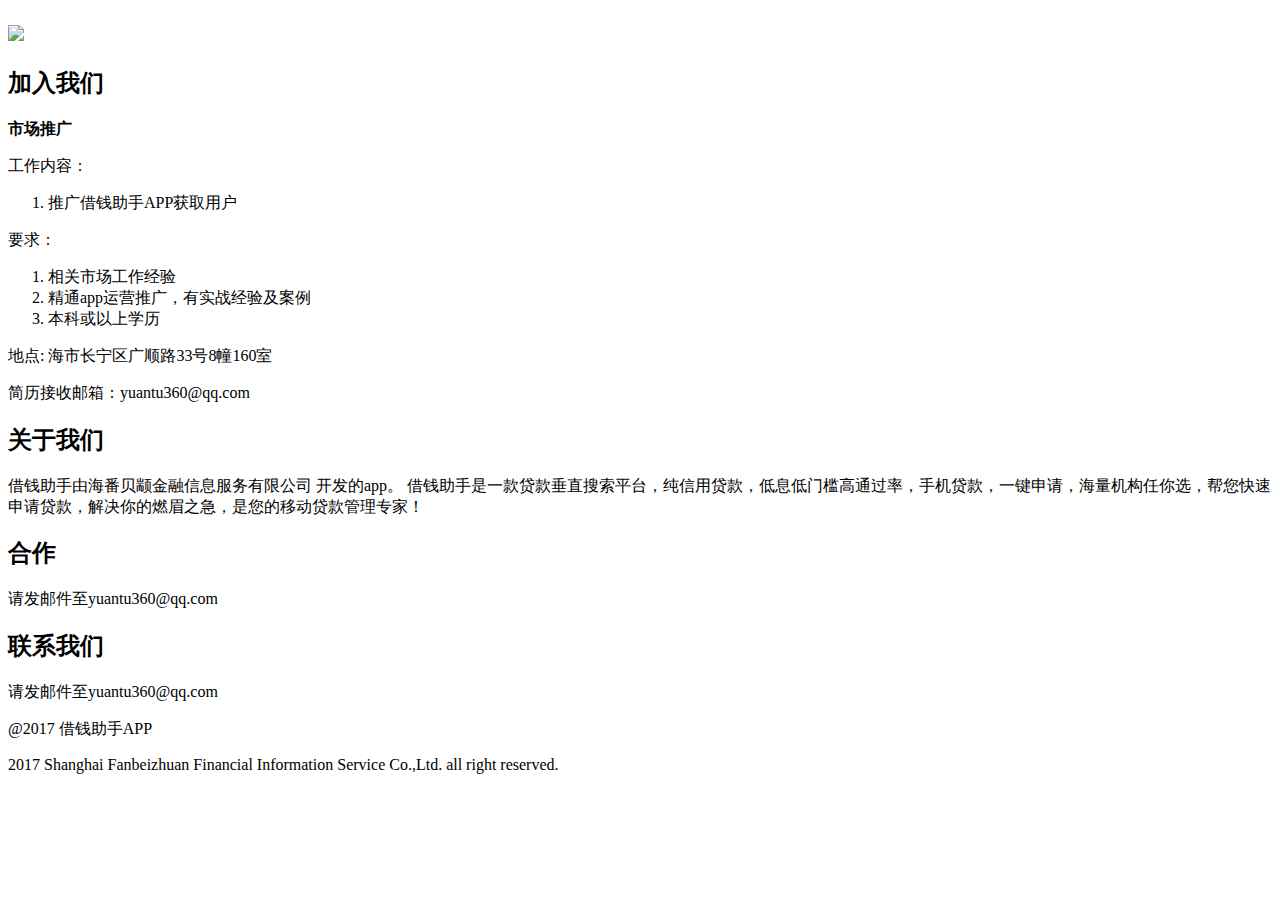
==== commit 2a3cdf1d: "change" ====
--- a/index.html
+++ b/index.html
@@ -1,303 +1,91 @@
 <!DOCTYPE html>
 <html>
 <head>
-  <!-- Site made with Mobirise Website Builder v3.12.1, http://jq.nongyewen.com/ -->
-  <meta charset="UTF-8">
-  <meta http-equiv="X-UA-Compatible" content="IE=edge">
-  <meta name="generator" content="Mobirise v3.12.1, mobirise.com">
-  <meta name="viewport" content="width=device-width, initial-scale=1">
-  <link rel="shortcut icon" href="assets/images/logo.png" type="image/x-icon">
-  <title>借钱快线-借款贷款口子大全,信用卡申请下卡快</title>
-  <meta name="description" content="">
-  
-  <link rel="stylesheet" href="https://fonts.googleapis.com/css?family=Lora:400,700,400italic,700italic&amp;subset=latin">
-  <link rel="stylesheet" href="https://fonts.googleapis.com/css?family=Montserrat:400,700">
-  <link rel="stylesheet" href="https://fonts.googleapis.com/css?family=Raleway:100,100i,200,200i,300,300i,400,400i,500,500i,600,600i,700,700i,800,800i,900,900i">
-  <link rel="stylesheet" href="assets/bootstrap-material-design-font/css/material.css">
-  <link rel="stylesheet" href="assets/et-line-font-plugin/style.css">
-  <link rel="stylesheet" href="assets/tether/tether.min.css">
-  <link rel="stylesheet" href="assets/bootstrap/css/bootstrap.min.css">
-  <link rel="stylesheet" href="assets/animate.css/animate.min.css">
-  <link rel="stylesheet" href="assets/theme/css/style.css">
-  <link rel="stylesheet" href="assets/mobirise-gallery/style.css">
-  <link rel="stylesheet" href="assets/mobirise/css/mbr-additional.css" type="text/css">
-  
-  
-  
+<title>借钱助手</title>
+<link rel="icon" href="http://ww1.sinaimg.cn/large/6d563c71gy1fidru13nw3j2074074q32.jpg" type="image/x-icon">
+<link type="text/css" rel="stylesheet" href="/index.css">
 </head>
 <body>
-<section class="mbr-section mbr-section-hero mbr-section-full mbr-parallax-background mbr-section-with-arrow" id="header1-1" style="background-image: url(assets/images/jumbotron.jpg);">
+<div class="kyx">
+<div class="kyx_head">
+<div class="kyx_shell">
+<div class="kyx_container">
+<h2><img src="http://ww1.sinaimg.cn/large/6d563c71gy1fidru13nw3j2074074q32.jpg"></h2>
+</div><!-- kyx_container -->
+</div><!-- kyx_shell -->
+</div><!-- kyx_head -->
 
-    
+<div class="kyx_body">
+<div class="kyx_shell">
+<div class="kyx_container">
+<div class="kyx_wrapper">
+<div class="wrapper joinus">
+<h2>加入我们</h2>
+<strong>市场推广</strong>
+<p>
+工作内容：
+</p>
+<ol>
+<li>推广借钱助手APP获取用户</li>
+</ol>
+<p>
+要求：
+</p>
+<ol>
+<li>相关市场工作经验</li>
+<li>精通app运营推广，有实战经验及案例</li>
+<li>本科或以上学历</li>
+</ol>
+<p>地点: 海市长宁区广顺路33号8幢160室</p>
+<p>简历接收邮箱：yuantu360@qq.com</p>
+</div><!-- wrapper joinus -->
+</div><!-- kyx_wrapper -->
 
-    <div class="mbr-table-cell">
+<div class="kyx_wrapper">
+<div class="wrapper aboutus">
+<h2>关于我们</h2>
+<p>
+借钱助手由海番贝颛金融信息服务有限公司
+开发的app。
+借钱助手是一款贷款垂直搜索平台，纯信用贷款，低息低门槛高通过率，手机贷款，一键申请，海量机构任你选，帮您快速申请贷款，解决你的燃眉之急，是您的移动贷款管理专家！
+</p>
+</div><!-- wrapper aboutus -->
+</div><!-- kyx_wrapper -->
 
-        <div class="container">
-            <div class="row">
-                <div class="mbr-section col-md-10 col-md-offset-1 text-xs-center">
-
-                    <h1 class="mbr-section-title display-1"><font color="#000000">借钱快线</font></h1>
-                    <p class="mbr-section-lead lead"><font color="#000000">用心服务，为您臻选可信、可靠的借贷平台，立即下载</font></p>
-                    <div class="mbr-section-btn"><a class="btn btn-lg btn-primary" href="http://jq.nongyewen.com/">IOS版本</a> <a class="btn btn-lg btn-white-outline btn-white" href="http://jq.nongyewen.com/">安卓版本</a></div>
-                </div>
-            </div>
-        </div>
-    </div>
-
-    <div class="mbr-arrow mbr-arrow-floating" aria-hidden="true"><a href="#header3-4"><i class="mbr-arrow-icon"></i></a></div>
-
-</section>
-
-<section class="engine"><a rel="external" href="http://jq.nongyewen.com/">Mobirise</a></section><section class="mbr-section mbr-section__container article" id="header3-4" style="background-color: rgb(255, 255, 255); padding-top: 20px; padding-bottom: 20px;">
-    <div class="container">
-        <div class="row">
-            <div class="col-xs-12">
-                <h3 class="mbr-section-title display-2"><font color="#000000">用心服务，极致体验</font></h3>
-                <small class="mbr-section-subtitle">FEATURES</small>
-            </div>
-        </div>
-    </div>
-</section>
-
-<section class="mbr-cards mbr-section mbr-section-nopadding" id="features1-0" style="background-color: rgb(255, 255, 255);">
-
-        
-
-    <div class="mbr-cards-row row striped">
-
-        <div class="mbr-cards-col col-xs-12 col-lg-3" style="padding-top: 80px; padding-bottom: 80px;">
-            <div class="container">
-                <div class="card cart-block">
-                    <div class="card-img"><img src="assets/images/table.jpg" class="card-img-top"></div>
-                    <div class="card-block">
-                        <h4 class="card-title"><font color="#000000">急速放款</font></h4>
-                        
-                        <p class="card-text"><font color="#000000">一分钟申请，最快2小时放款</font></p>
-                        
-                    </div>
-                </div>
-            </div>
-        </div>
-        <div class="mbr-cards-col col-xs-12 col-lg-3" style="padding-top: 80px; padding-bottom: 80px;">
-            <div class="container">
-                <div class="card cart-block">
-                    <div class="card-img"><img src="assets/images/desktop.jpg" class="card-img-top"></div>
-                    <div class="card-block">
-                        <h4 class="card-title"><font color="#000000">超低门槛</font></h4>
-                        
-                        <p class="card-text"><font color="#000000">无抵押，无担保，仅需手机号和身份证</font></p>
-                        
-                    </div>
-                </div>
-            </div>
-        </div>
-        <div class="mbr-cards-col col-xs-12 col-lg-3" style="padding-top: 80px; padding-bottom: 80px;">
-            <div class="container">
-                <div class="card cart-block">
-                    <div class="card-img"><img src="assets/images/coworkers.jpg" class="card-img-top"></div>
-                    <div class="card-block">
-                        <h4 class="card-title">合规保障</h4>
-                        
-                        <p class="card-text">挑选符合国家规定的平台作为合作伙伴，保障借款人隐私及信息安全</p>
-                        
-                    </div>
-                </div>
-            </div>
-        </div>
-        <div class="mbr-cards-col col-xs-12 col-lg-3" style="padding-top: 80px; padding-bottom: 80px;">
-            <div class="container">
-                <div class="card cart-block">
-                    <div class="card-img"><img src="assets/images/code-man.jpg" class="card-img-top"></div>
-                    <div class="card-block">
-                        <h4 class="card-title"><font color="#000000">操作简单</font></h4>
-                        
-                        <p class="card-text"><font color="#000000">操作一目了然，申请步骤简单明了</font></p>
-                        
-                    </div>
-                </div>
-            </div>
-        </div>
-        
-        
-    </div>
-</section>
-
-<section class="mbr-section mbr-section__container article" id="header3-3" style="background-color: rgb(255, 255, 255); padding-top: 20px; padding-bottom: 20px;">
-    <div class="container">
-        <div class="row">
-            <div class="col-xs-12">
-                <h3 class="mbr-section-title display-2"><font color="#000000">合作伙伴</font></h3>
-                <small class="mbr-section-subtitle">COOPERATION AGENCY</small>
-            </div>
-        </div>
-    </div>
-</section>
-
-<section class="mbr-gallery mbr-section mbr-section-nopadding mbr-slider-carousel" id="gallery3-2" data-filter="false" style="background-color: rgb(255, 255, 255); padding-top: 1.5rem; padding-bottom: 1.5rem;">
-    <!-- Filter -->
-    
-
-    <!-- Gallery -->
-    <div class="mbr-gallery-row container">
-        <div class=" mbr-gallery-layout-default">
-            <div>
-                <div>
-                    <div class="mbr-gallery-item mbr-gallery-item__mobirise3 mbr-gallery-item--p1" data-tags="Awesome" data-video-url="false">
-                        <div href="#lb-gallery3-2" data-slide-to="0" data-toggle="modal">
-                            
-                            
-
-                            <img alt="" src="assets/images/bike-small.jpg">
-                            
-                            <span class="icon-focus"></span>
-                            
-                        </div>
-                    </div><div class="mbr-gallery-item mbr-gallery-item__mobirise3 mbr-gallery-item--p1" data-tags="Responsive" data-video-url="false">
-                        <div href="#lb-gallery3-2" data-slide-to="1" data-toggle="modal">
-                            
-                            
-
-                            <img alt="" src="assets/images/code-man-small.jpg">
-                            
-                            <span class="icon-focus"></span>
-                            
-                        </div>
-                    </div><div class="mbr-gallery-item mbr-gallery-item__mobirise3 mbr-gallery-item--p1" data-tags="Creative" data-video-url="false">
-                        <div href="#lb-gallery3-2" data-slide-to="2" data-toggle="modal">
-                            
-                            
-
-                            <img alt="" src="assets/images/coworkers-small.jpg">
-                            
-                            <span class="icon-focus"></span>
-                            
-                        </div>
-                    </div><div class="mbr-gallery-item mbr-gallery-item__mobirise3 mbr-gallery-item--p1" data-tags="Animated" data-video-url="false">
-                        <div href="#lb-gallery3-2" data-slide-to="3" data-toggle="modal">
-                            
-                            
-
-                            <img alt="" src="assets/images/desktop-small.jpg">
-                            
-                            <span class="icon-focus"></span>
-                            
-                        </div>
-                    </div><div class="mbr-gallery-item mbr-gallery-item__mobirise3 mbr-gallery-item--p1" data-tags="Awesome" data-video-url="false">
-                        <div href="#lb-gallery3-2" data-slide-to="4" data-toggle="modal">
-                            
-                            
-
-                            <img alt="" src="assets/images/room-laptop-small.jpg">
-                            
-                            <span class="icon-focus"></span>
-                            
-                        </div>
-                    </div><div class="mbr-gallery-item mbr-gallery-item__mobirise3 mbr-gallery-item--p1" data-tags="Beautiful" data-video-url="false">
-                        <div href="#lb-gallery3-2" data-slide-to="5" data-toggle="modal">
-                            
-                            
-
-                            <img alt="" src="assets/images/table-small.jpg">
-                            
-                            <span class="icon-focus"></span>
-                            
-                        </div>
-                    </div><div class="mbr-gallery-item mbr-gallery-item__mobirise3 mbr-gallery-item--p1" data-tags="Responsive" data-video-url="false">
-                        <div href="#lb-gallery3-2" data-slide-to="6" data-toggle="modal">
-                            
-                            
-
-                            <img alt="" src="assets/images/windows-books-small.jpg">
-                            
-                            <span class="icon-focus"></span>
-                            
-                        </div>
-                    </div><div class="mbr-gallery-item mbr-gallery-item__mobirise3 mbr-gallery-item--p1" data-tags="Animated" data-video-url="false">
-                        <div href="#lb-gallery3-2" data-slide-to="7" data-toggle="modal">
-                            
-                            
-
-                            <img alt="" src="assets/images/working-area-small.jpg">
-                            
-                            <span class="icon-focus"></span>
-                            
-                        </div>
-                    </div>
-                </div>
-            </div>
-            <div class="clearfix"></div>
-        </div>
-    </div>
-
-    <!-- Lightbox -->
-    <div data-app-prevent-settings="" class="mbr-slider modal fade carousel slide" tabindex="-1" data-keyboard="true" data-interval="false" id="lb-gallery3-2">
-        <div class="modal-dialog">
-            <div class="modal-content">
-                <div class="modal-body">
-                    <ol class="carousel-indicators">
-                        <li data-app-prevent-settings="" data-target="#lb-gallery3-2" class=" active" data-slide-to="0"></li><li data-app-prevent-settings="" data-target="#lb-gallery3-2" data-slide-to="1"></li><li data-app-prevent-settings="" data-target="#lb-gallery3-2" data-slide-to="2"></li><li data-app-prevent-settings="" data-target="#lb-gallery3-2" data-slide-to="3"></li><li data-app-prevent-settings="" data-target="#lb-gallery3-2" data-slide-to="4"></li><li data-app-prevent-settings="" data-target="#lb-gallery3-2" data-slide-to="5"></li><li data-app-prevent-settings="" data-target="#lb-gallery3-2" data-slide-to="6"></li><li data-app-prevent-settings="" data-target="#lb-gallery3-2" data-slide-to="7"></li>
-                    </ol>
-                    <div class="carousel-inner">
-                        <div class="carousel-item active">
-                            <img alt="" src="assets/images/bike.jpg">
-                        </div><div class="carousel-item">
-                            <img alt="" src="assets/images/code-man.jpg">
-                        </div><div class="carousel-item">
-                            <img alt="" src="assets/images/coworkers.jpg">
-                        </div><div class="carousel-item">
-                            <img alt="" src="assets/images/desktop.jpg">
-                        </div><div class="carousel-item">
-                            <img alt="" src="assets/images/room-laptop.jpg">
-                        </div><div class="carousel-item">
-                            <img alt="" src="assets/images/table.jpg">
-                        </div><div class="carousel-item">
-                            <img alt="" src="assets/images/windows-books.jpg">
-                        </div><div class="carousel-item">
-                            <img alt="" src="assets/images/working-area.jpg">
-                        </div>
-                    </div>
-                    <a class="left carousel-control" role="button" data-slide="prev" href="#lb-gallery3-2">
-                        <span class="icon-prev" aria-hidden="true"></span>
-                        <span class="sr-only">Previous</span>
-                    </a>
-                    <a class="right carousel-control" role="button" data-slide="next" href="#lb-gallery3-2">
-                        <span class="icon-next" aria-hidden="true"></span>
-                        <span class="sr-only">Next</span>
-                    </a>
-
-                    <a class="close" href="#" role="button" data-dismiss="modal">
-                        <span aria-hidden="true">×</span>
-                        <span class="sr-only">Close</span>
-                    </a>
-                </div>
-            </div>
-        </div>
-    </div>
-</section>
-
-<footer class="mbr-small-footer mbr-section mbr-section-nopadding" id="footer1-2" style="background-color: rgb(50, 50, 50); padding-top: 1.75rem; padding-bottom: 1.75rem;">
-    
-    <div class="container">
-        <p class="text-xs-center">Copyright © 2017 借钱快线 All Rights Reserved.</p>
-<p class="text-xs-center">商务合作请发邮件至yuantu360#qq.com（将#替换成@）</p>
-    </div>
-</footer>
+<div class="kyx_wrapper">
+<div class="wrapper cooperation">
+<h2>合作</h2>
+<p>请发邮件至yuantu360@qq.com</p>
+</div><!-- wrapper cooperation -->
+</div><!-- kyx_wrapper -->
 
 
-  <script src="assets/web/assets/jquery/jquery.min.js"></script>
-  <script src="assets/tether/tether.min.js"></script>
-  <script src="assets/bootstrap/js/bootstrap.min.js"></script>
-  <script src="assets/smooth-scroll/smooth-scroll.js"></script>
-  <script src="assets/jarallax/jarallax.js"></script>
-  <script src="assets/viewport-checker/jquery.viewportchecker.js"></script>
-  <script src="assets/masonry/masonry.pkgd.min.js"></script>
-  <script src="assets/imagesloaded/imagesloaded.pkgd.min.js"></script>
-  <script src="assets/bootstrap-carousel-swipe/bootstrap-carousel-swipe.js"></script>
-  <script src="assets/theme/js/script.js"></script>
-  <script src="assets/mobirise-gallery/player.min.js"></script>
-  <script src="assets/mobirise-gallery/script.js"></script>
-  
-  
-  <input name="animation" type="hidden">
-  </body>
+<div class="kyx_wrapper">
+<div class="wrapper connectus">
+<h2>联系我们</h2>
+<p>
+请发邮件至yuantu360@qq.com
+</p>
+</div><!-- wrapper connectus -->
+</div><!-- kyx_wrapper -->
+
+</div><!-- kyx_container -->
+</div><!-- kyx_shell -->
+<div class="kyx_us_bg"></div><!-- kyx_intro_bg -->
+</div><!-- kyx_body -->
+
+<div class="kyx_foot">
+<div class="kyx_shell">
+<div class="kyx_container">
+<p class="p2">
+<span>@2017 借钱助手APP</span>
+</p>
+<p class="p3">2017 Shanghai Fanbeizhuan Financial Information Service Co.,Ltd.
+
+ all right reserved. </p>
+</div><!-- kyx_container -->
+</div><!-- kyx_shell -->
+</div><!-- kyx_foot -->
+</div><!-- kyx -->
+</body>
 </html>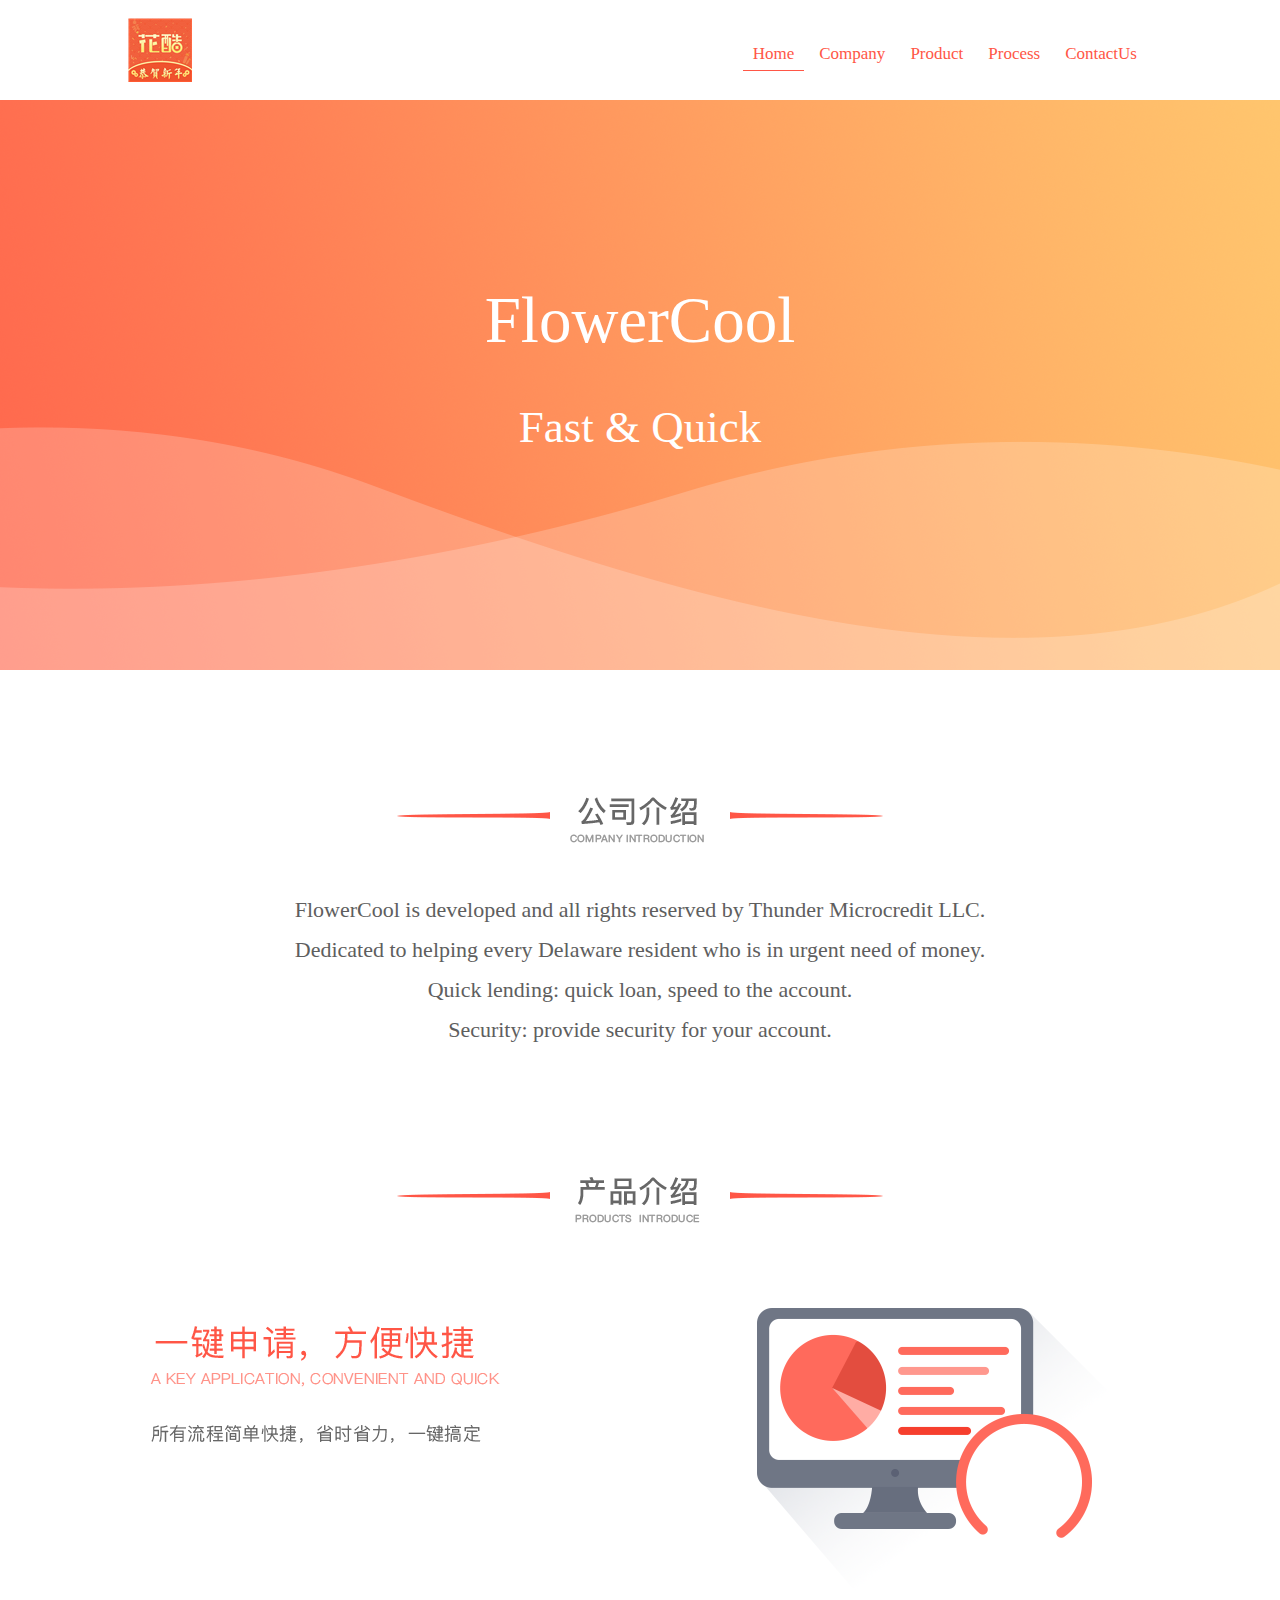
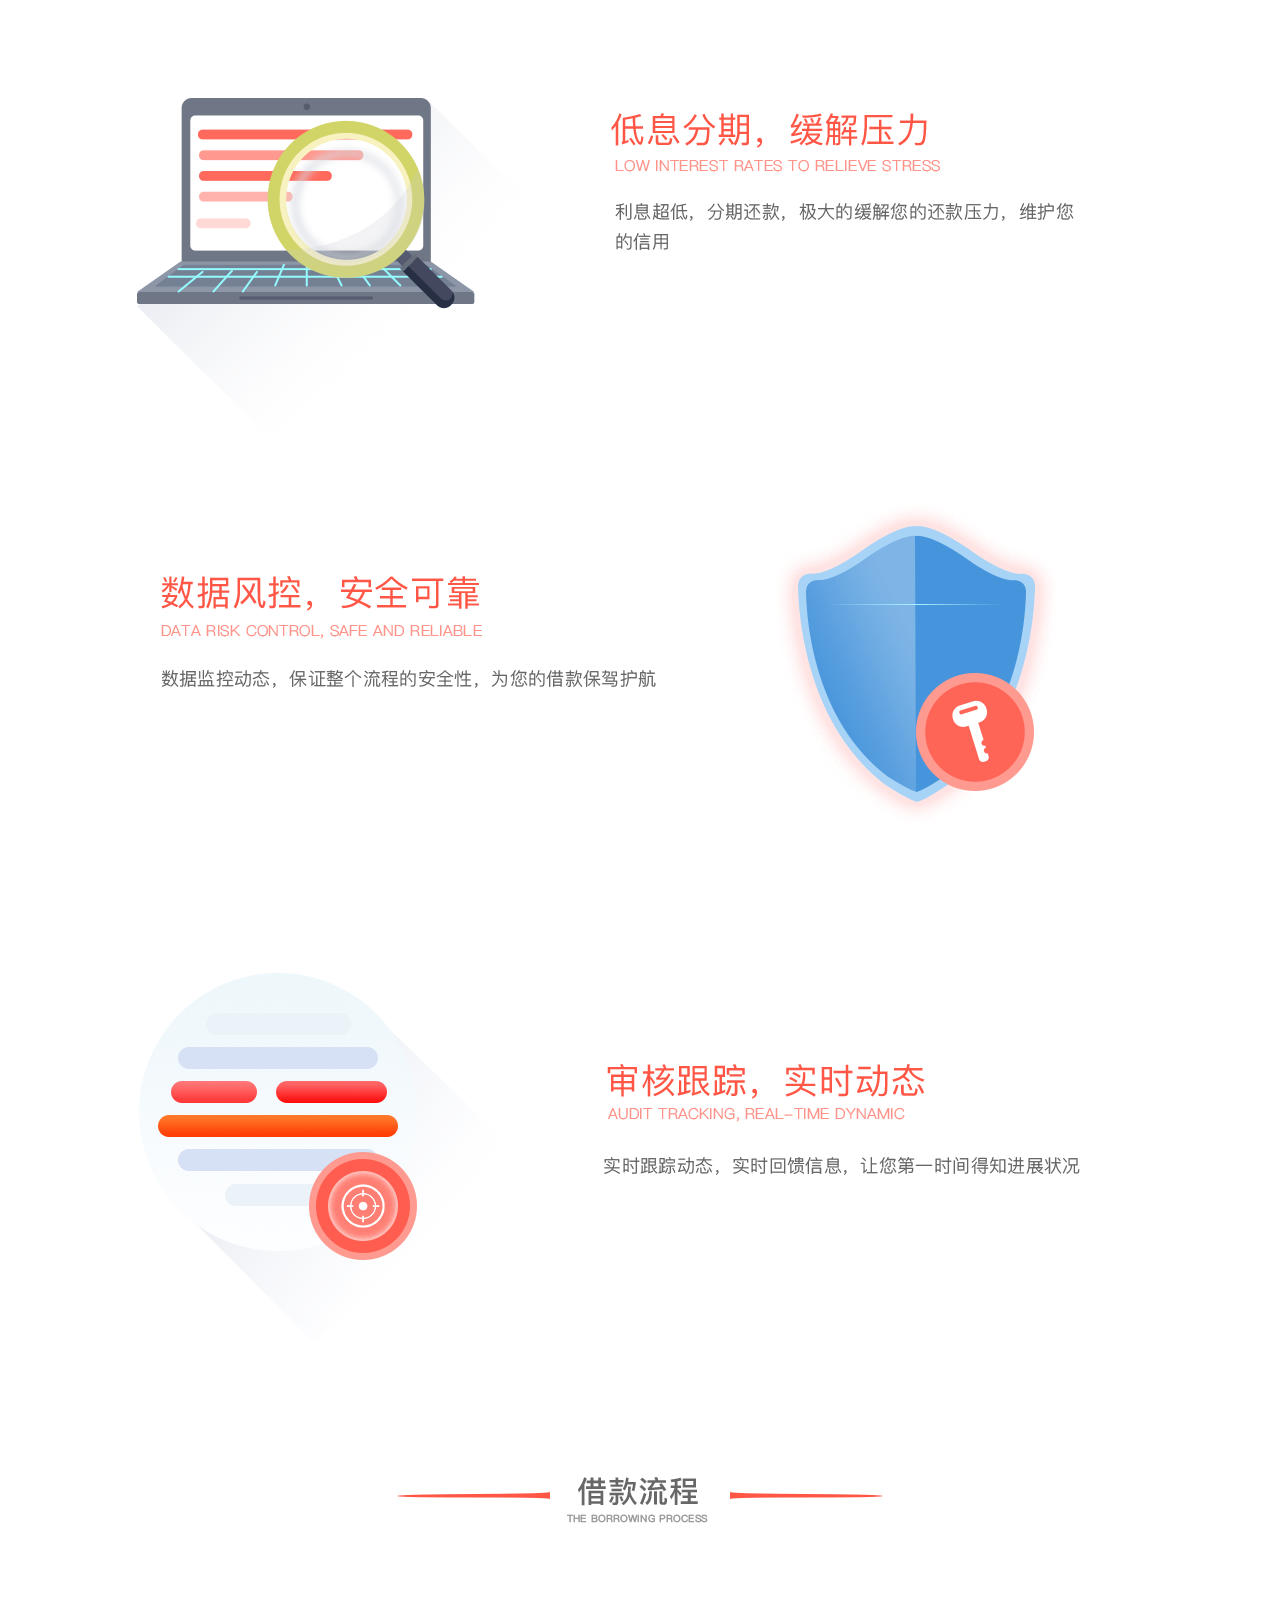
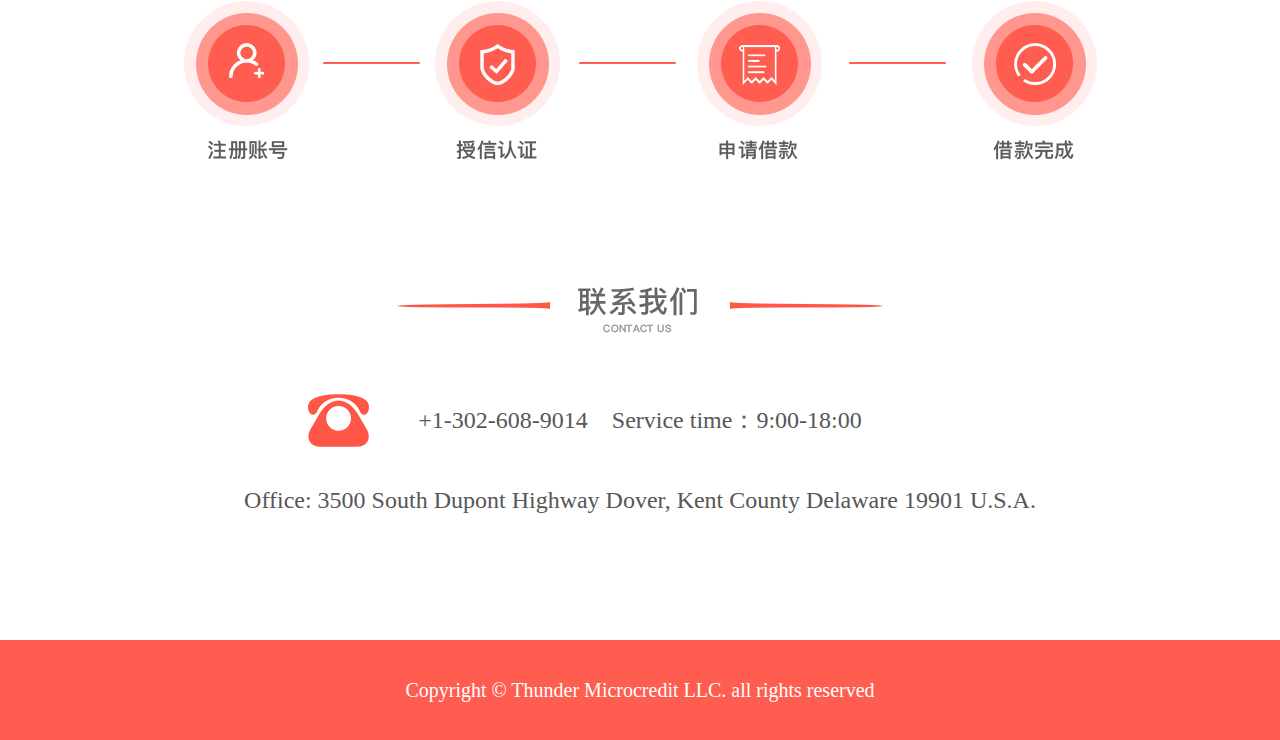
==== commit 00283828: "1234" ====
--- a/index.html
+++ b/index.html
@@ -1,91 +1,69 @@
-<!DOCTYPE html>
+
+<!doctype html>
 <html>
+
 <head>
-<title>借钱助手</title>
-<link rel="icon" href="http://ww1.sinaimg.cn/large/6d563c71gy1fidru13nw3j2074074q32.jpg" type="image/x-icon">
-<link type="text/css" rel="stylesheet" href="/index.css">
+    <meta charset="utf-8">
+    <!--    <meta name="viewport" content="width=device-width,initial-scale=1.0,maximum-scale=1.0,user-scalable=0" />-->
+    <meta name="renderer" content="webkit|ie-stand" />
+    <meta http-equiv="X-UA-Compatible" content="IE=edge,chrome=1">
+    <title>FlowerCool 花酷- Thunder Microcredit LLC.</title>
+    <link rel="stylesheet" href="/reset.css">
+    <link rel="stylesheet" href="/index.css">
+    <!--[if lte IE 8]>
+	<style type="text/css">
+		html,body{width:100%; height:100%; overflow:scroll}
+		.section-btn{display:none;}
+	</style>
+	<![endif]-->
 </head>
+
 <body>
-<div class="kyx">
-<div class="kyx_head">
-<div class="kyx_shell">
-<div class="kyx_container">
-<h2><img src="http://ww1.sinaimg.cn/large/6d563c71gy1fidru13nw3j2074074q32.jpg"></h2>
-</div><!-- kyx_container -->
-</div><!-- kyx_shell -->
-</div><!-- kyx_head -->
-
-<div class="kyx_body">
-<div class="kyx_shell">
-<div class="kyx_container">
-<div class="kyx_wrapper">
-<div class="wrapper joinus">
-<h2>加入我们</h2>
-<strong>市场推广</strong>
-<p>
-工作内容：
-</p>
-<ol>
-<li>推广借钱助手APP获取用户</li>
-</ol>
-<p>
-要求：
-</p>
-<ol>
-<li>相关市场工作经验</li>
-<li>精通app运营推广，有实战经验及案例</li>
-<li>本科或以上学历</li>
-</ol>
-<p>地点: 海市长宁区广顺路33号8幢160室</p>
-<p>简历接收邮箱：yuantu360@qq.com</p>
-</div><!-- wrapper joinus -->
-</div><!-- kyx_wrapper -->
-
-<div class="kyx_wrapper">
-<div class="wrapper aboutus">
-<h2>关于我们</h2>
-<p>
-借钱助手由海番贝颛金融信息服务有限公司
-开发的app。
-借钱助手是一款贷款垂直搜索平台，纯信用贷款，低息低门槛高通过率，手机贷款，一键申请，海量机构任你选，帮您快速申请贷款，解决你的燃眉之急，是您的移动贷款管理专家！
-</p>
-</div><!-- wrapper aboutus -->
-</div><!-- kyx_wrapper -->
-
-<div class="kyx_wrapper">
-<div class="wrapper cooperation">
-<h2>合作</h2>
-<p>请发邮件至yuantu360@qq.com</p>
-</div><!-- wrapper cooperation -->
-</div><!-- kyx_wrapper -->
-
-
-<div class="kyx_wrapper">
-<div class="wrapper connectus">
-<h2>联系我们</h2>
-<p>
-请发邮件至yuantu360@qq.com
-</p>
-</div><!-- wrapper connectus -->
-</div><!-- kyx_wrapper -->
-
-</div><!-- kyx_container -->
-</div><!-- kyx_shell -->
-<div class="kyx_us_bg"></div><!-- kyx_intro_bg -->
-</div><!-- kyx_body -->
-
-<div class="kyx_foot">
-<div class="kyx_shell">
-<div class="kyx_container">
-<p class="p2">
-<span>@2017 借钱助手APP</span>
-</p>
-<p class="p3">2017 Shanghai Fanbeizhuan Financial Information Service Co.,Ltd.
-
- all right reserved. </p>
-</div><!-- kyx_container -->
-</div><!-- kyx_shell -->
-</div><!-- kyx_foot -->
-</div><!-- kyx -->
+    <div class="container">
+        <header>
+            <p> <span id="5">ContactUs</span><span id="4">Process</span><span id="3">Product</span><span id="2">Company</span><span id="1" class="onClick">Home</span> </p>
+        </header>
+        <div class="banner section1">
+            <p>FlowerCool
+                <br><span>Fast & Quick</span></p>
+        </div>
+        <div class="contant">
+            <section class="section2">
+                <h3></h3>
+                <div>FlowerCool is developed and all rights reserved by Thunder Microcredit LLC.
+                    <br>Dedicated to helping every Delaware resident who is in urgent need of money.
+                    <br>Quick lending: quick loan, speed to the account.
+                    <br>Security: provide security for your account.</div>
+            </section>
+            <section class="section3">
+                <h3></h3>
+                <div></div>
+            </section>
+            <section class="section4">
+                <h3></h3>
+                <div></div>
+            </section>
+            <section class="section5">
+                <h3></h3>
+                <div>
+                    <p>+1-302-608-9014&nbsp;&nbsp;&nbsp;&nbsp;Service time：9:00-18:00</p>
+                    <p>Office: 3500 South Dupont Highway Dover, Kent County Delaware 19901 U.S.A.</p>
+                </div>
+            </section>
+        </div>
+        <footer> Copyright © Thunder Microcredit LLC. all rights reserved </footer>
+    </div>
+    <script src="/jquery.js"></script>
+    <script>
+        $('header span').on('click', function() {
+            var id = $(this).attr('id');
+            $(this).addClass('onClick').siblings('span').removeClass('onClick');
+            $('#section' + id).scrollTop();
+            var scrollNum = $('.section' + id).offset().top - 100;
+            $("html,body").animate({
+                scrollTop: scrollNum
+            }, 500);
+        });
+    </script>
 </body>
-</html>+</html>
--- a/index.css
+++ b/index.css
@@ -0,0 +1,114 @@
+/* Generated by less 2.5.1 */
+.margin {
+  margin: 0 auto;
+  position: relative;
+}
+header {
+  width: 100%;
+  height: 100px;
+  background: white;
+  z-index: 999;
+  position: fixed;
+  top: 0;
+  left: 0;
+}
+header p {
+  width: 1024px;
+  height: 100px;
+  margin: 0 auto;
+  position: relative;
+  background: url('../logo.png') no-repeat left center;
+}
+header p span {
+  float: right;
+  margin-top: 38px;
+  padding: 3px 10px;
+  margin-right: 5px;
+  font-size: 17px;
+  color: #ff5646;
+  cursor: pointer;
+}
+header p span.onClick {
+  border-bottom: 1px solid #ff5646;
+}
+.banner {
+  width: 100%;
+  height: 570px;
+  margin-top: 100px;
+  background: url('../header_bg.png') no-repeat center;
+  background-size: auto 100%;
+  color: white;
+  font-size: 65px;
+  text-align: center;
+  overflow: hidden;
+}
+.banner p {
+  line-height: 100px;
+  margin-top: 170px;
+}
+.banner p span {
+  font-size: 45px;
+}
+/*主体*/
+.contant {
+  width: 1024px;
+  margin: 0 auto;
+  position: relative;
+}
+.contant section {
+  margin: 80px auto;
+}
+.contant section h3 {
+  height: 140px;
+}
+.contant section:nth-of-type(1) h3 {
+  background: url('../title1.png') no-repeat center center;
+}
+.contant section:nth-of-type(1) div {
+  text-align: center;
+  font-size: 22px;
+  line-height: 40px;
+  color: #5e5e5e;
+}
+.contant section:nth-of-type(2) h3 {
+  background: url('../title2.png') no-repeat center center;
+}
+.contant section:nth-of-type(2) div {
+  width: 100%;
+  height: 1650px;
+  margin-top: 30px;
+  background: url('../section2.png') no-repeat center center;
+}
+.contant section:nth-of-type(3) h3 {
+  background: url('../title3.png') no-repeat center center;
+}
+.contant section:nth-of-type(3) div {
+  width: 100%;
+  height: 160px;
+  margin-top: 30px;
+  background: url('../section3.png') no-repeat center center;
+}
+.contant section:nth-of-type(4) {
+  margin-bottom: 100px;
+}
+.contant section:nth-of-type(4) h3 {
+  background: url('../title4.png') no-repeat center center;
+}
+.contant section:nth-of-type(4) div p {
+  text-align: center;
+  font-size: 24px;
+  height: 80px;
+  line-height: 80px;
+  color: #575757;
+}
+.contant section:nth-of-type(4) div p:nth-of-type(1) {
+  background: url('../phone.png') no-repeat 180px center;
+}
+footer {
+  text-align: center;
+  font-size: 20px;
+  height: 100px;
+  line-height: 100px;
+  background-color: #ff5d4f;
+  color: white;
+}
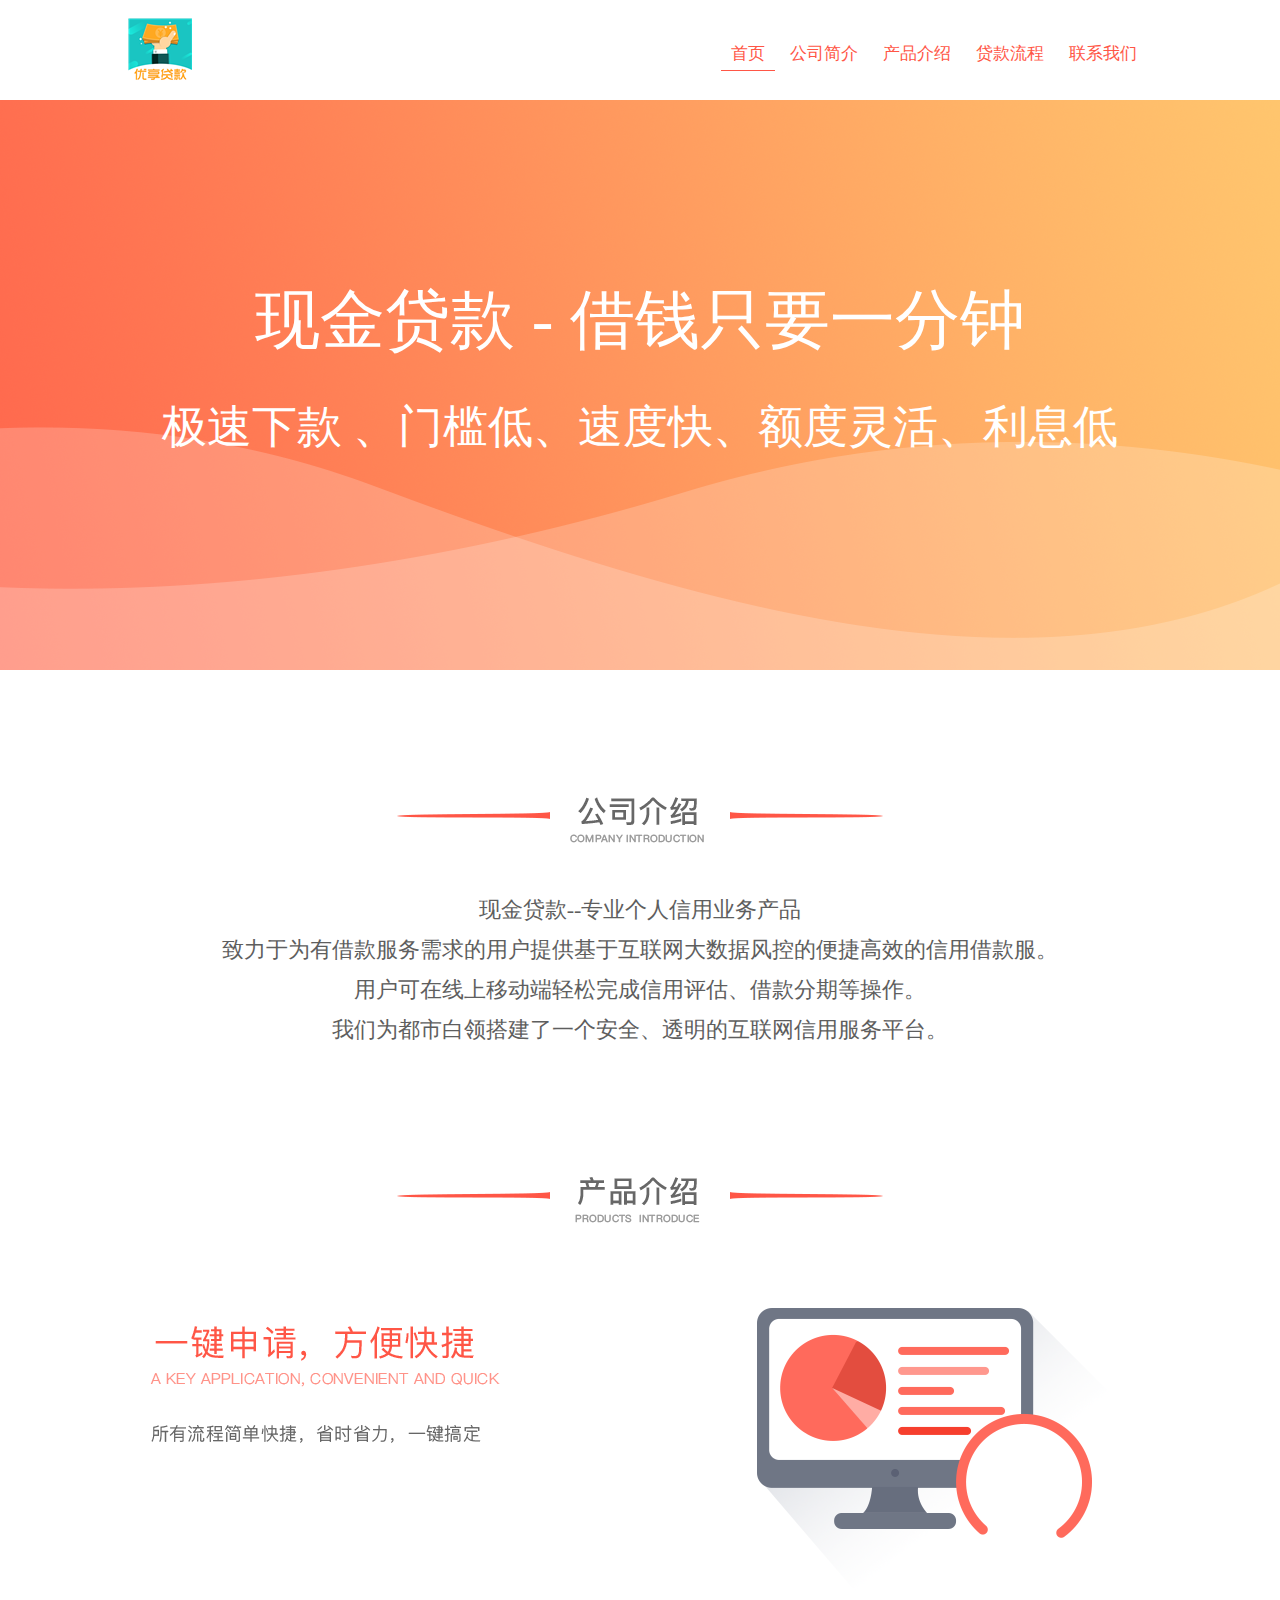
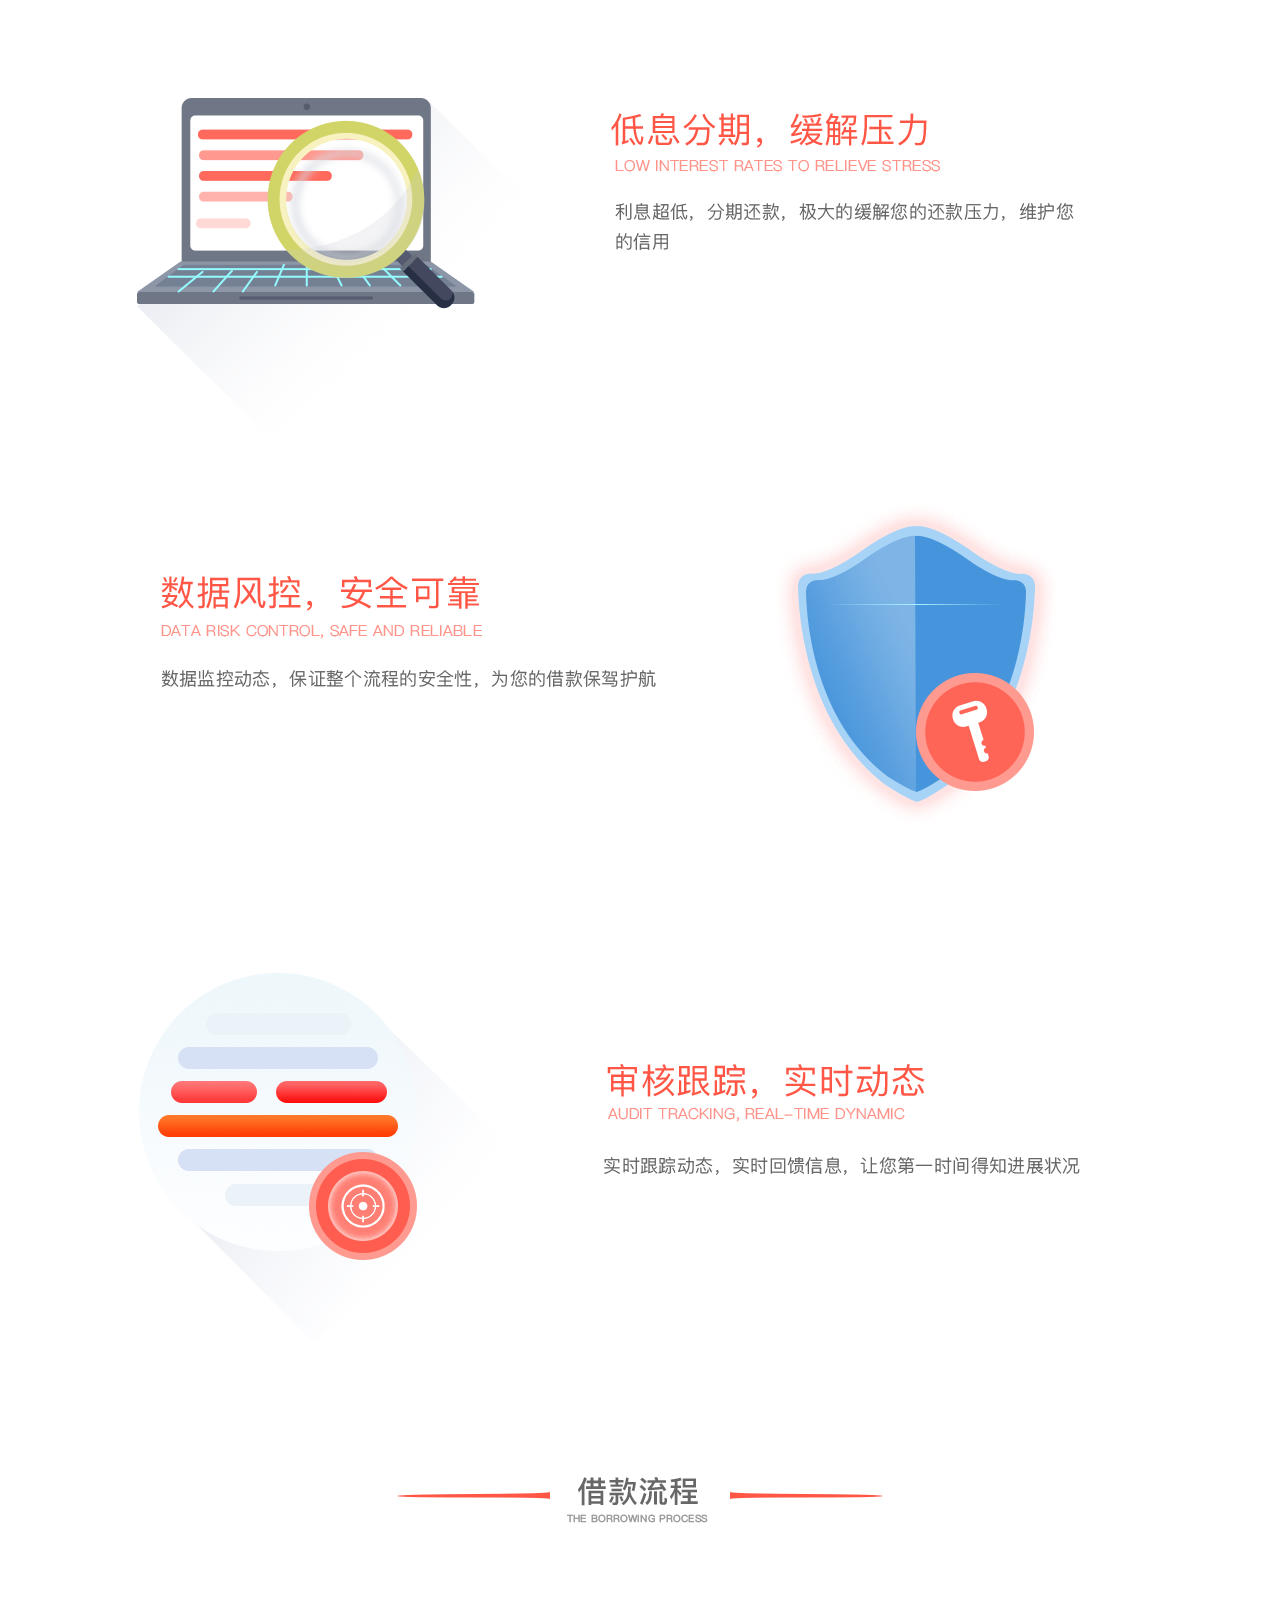
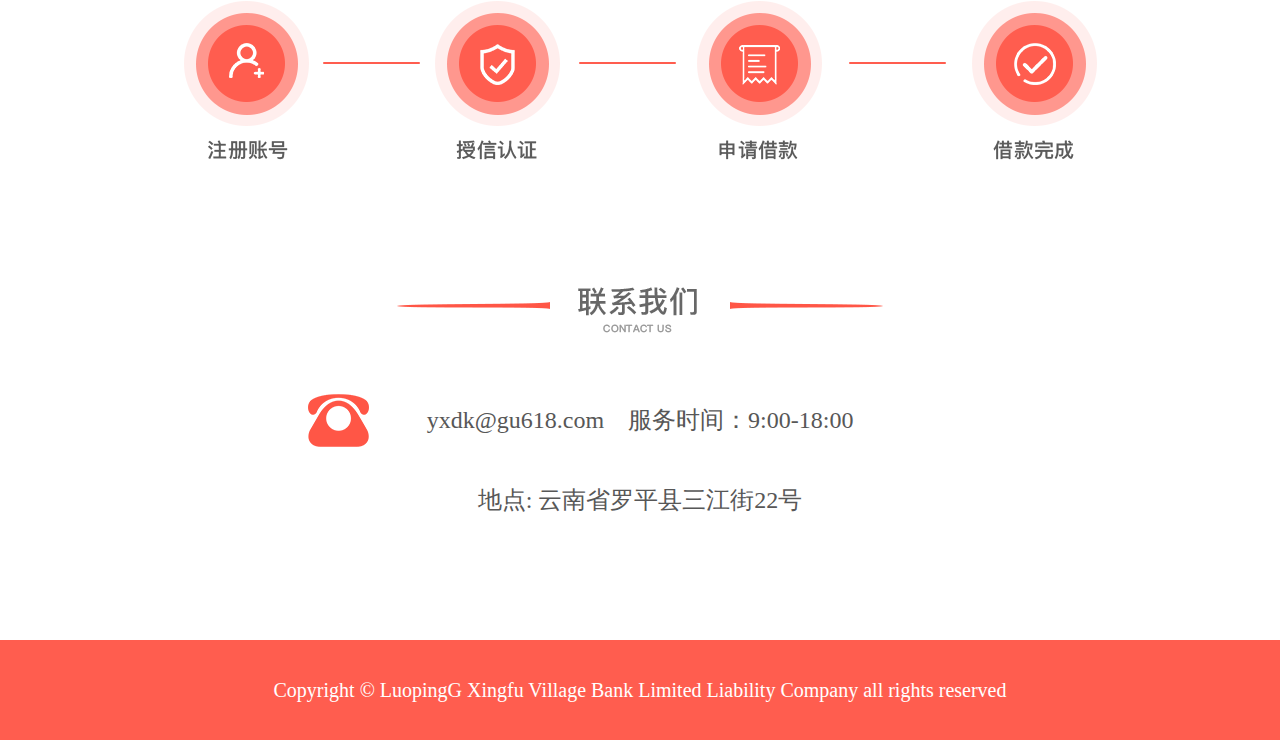
==== commit 8b4d11d8: "1234" ====
--- a/index.html
+++ b/index.html
@@ -1,4 +1,3 @@
-
 <!doctype html>
 <html>
 
@@ -7,7 +6,7 @@
     <!--    <meta name="viewport" content="width=device-width,initial-scale=1.0,maximum-scale=1.0,user-scalable=0" />-->
     <meta name="renderer" content="webkit|ie-stand" />
     <meta http-equiv="X-UA-Compatible" content="IE=edge,chrome=1">
-    <title>FlowerCool 花酷- Thunder Microcredit LLC.</title>
+    <title>现金贷款</title>
     <link rel="stylesheet" href="/reset.css">
     <link rel="stylesheet" href="/index.css">
     <!--[if lte IE 8]>
@@ -21,19 +20,19 @@
 <body>
     <div class="container">
         <header>
-            <p> <span id="5">ContactUs</span><span id="4">Process</span><span id="3">Product</span><span id="2">Company</span><span id="1" class="onClick">Home</span> </p>
+            <p> <span id="5">联系我们</span><span id="4">贷款流程</span><span id="3">产品介绍</span><span id="2">公司简介</span><span id="1" class="onClick">首页</span> </p>
         </header>
         <div class="banner section1">
-            <p>FlowerCool
-                <br><span>Fast & Quick</span></p>
+            <p>现金贷款 - 借钱只要一分钟
+                <br><span>极速下款 、门槛低、速度快、额度灵活、利息低</span></p>
         </div>
         <div class="contant">
             <section class="section2">
                 <h3></h3>
-                <div>FlowerCool is developed and all rights reserved by Thunder Microcredit LLC.
-                    <br>Dedicated to helping every Delaware resident who is in urgent need of money.
-                    <br>Quick lending: quick loan, speed to the account.
-                    <br>Security: provide security for your account.</div>
+                <div>现金贷款--专业个人信用业务产品
+                    <br>致力于为有借款服务需求的用户提供基于互联网大数据风控的便捷高效的信用借款服。 
+                    <br>用户可在线上移动端轻松完成信用评估、借款分期等操作。 
+                    <br>我们为都市白领搭建了一个安全、透明的互联网信用服务平台。</div>
             </section>
             <section class="section3">
                 <h3></h3>
@@ -46,12 +45,12 @@
             <section class="section5">
                 <h3></h3>
                 <div>
-                    <p>+1-302-608-9014&nbsp;&nbsp;&nbsp;&nbsp;Service time：9:00-18:00</p>
-                    <p>Office: 3500 South Dupont Highway Dover, Kent County Delaware 19901 U.S.A.</p>
+                    <p>yxdk@gu618.com&nbsp;&nbsp;&nbsp;&nbsp;服务时间：9:00-18:00</p>
+                    <p>地点: 云南省罗平县三江街22号</p>
                 </div>
             </section>
         </div>
-        <footer> Copyright © Thunder Microcredit LLC. all rights reserved </footer>
+        <footer> Copyright © LuopingG Xingfu Village Bank Limited Liability Company all rights reserved </footer>
     </div>
     <script src="/jquery.js"></script>
     <script>
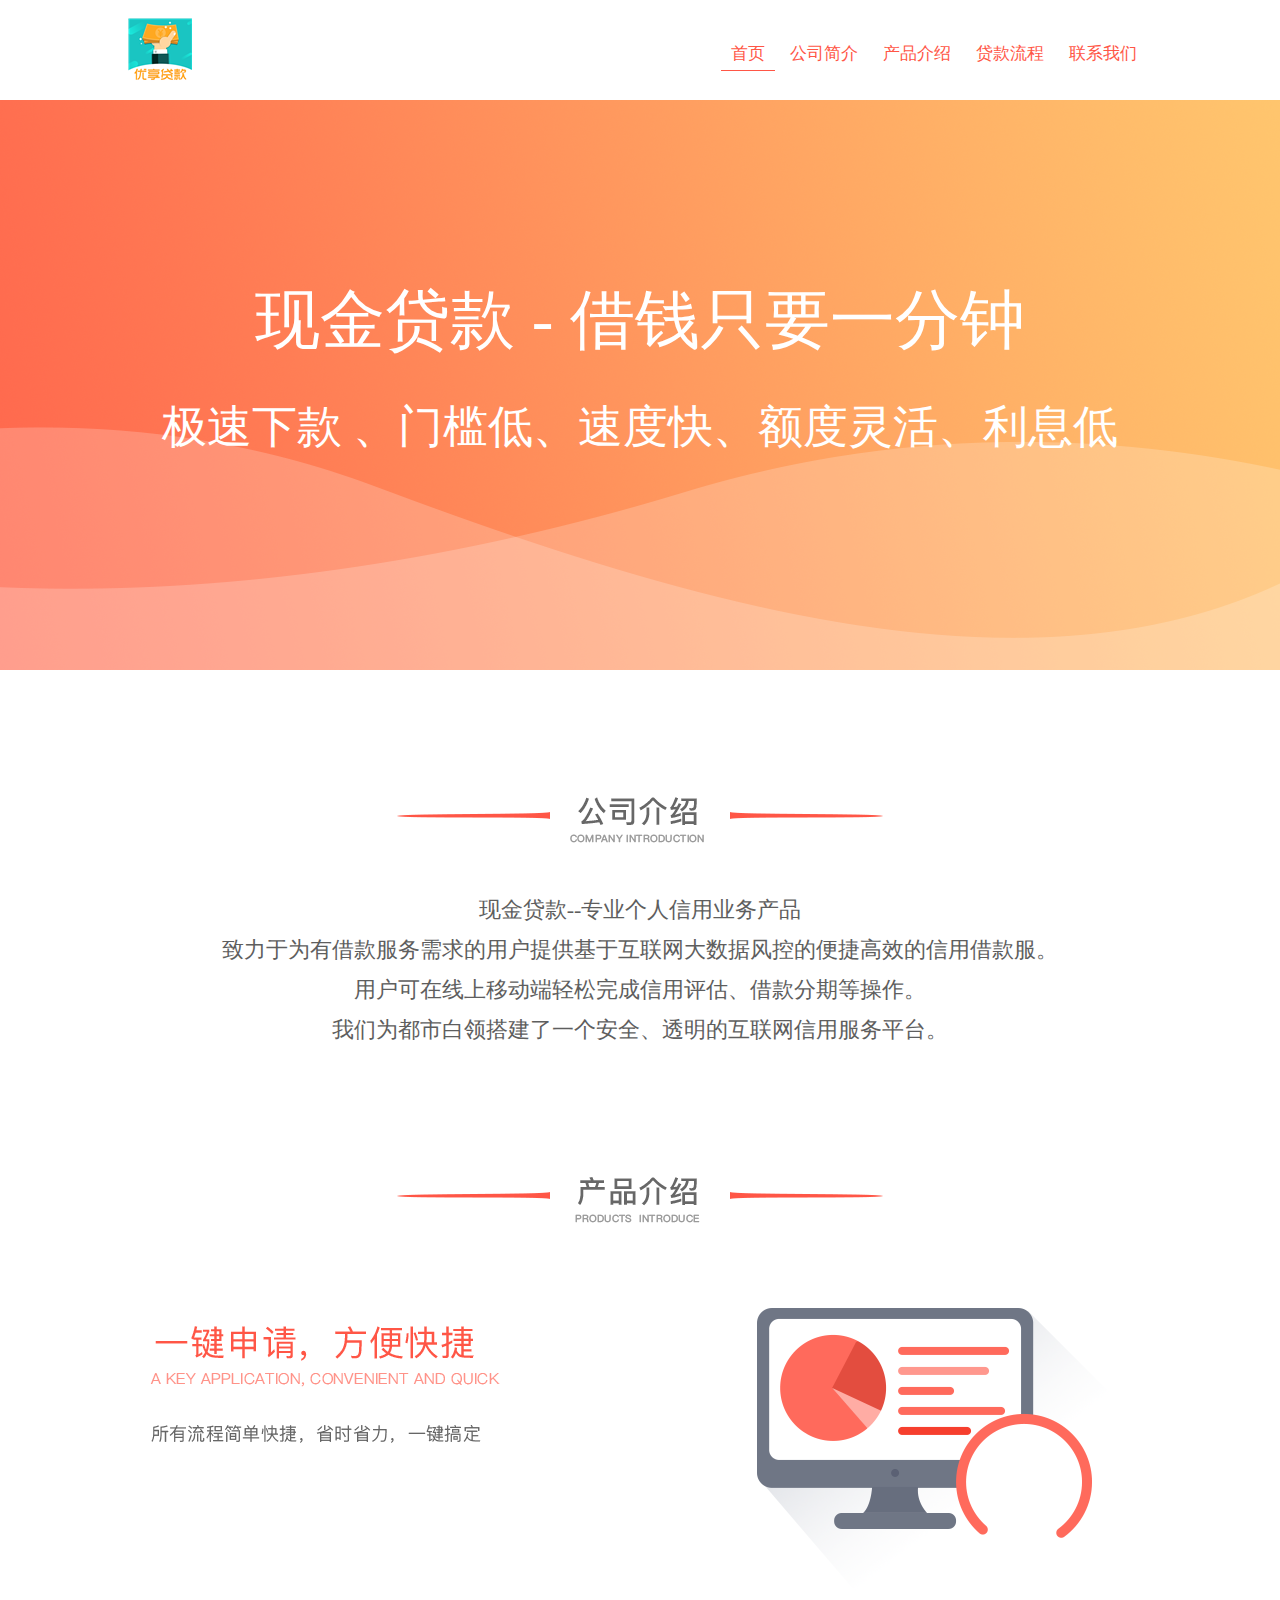
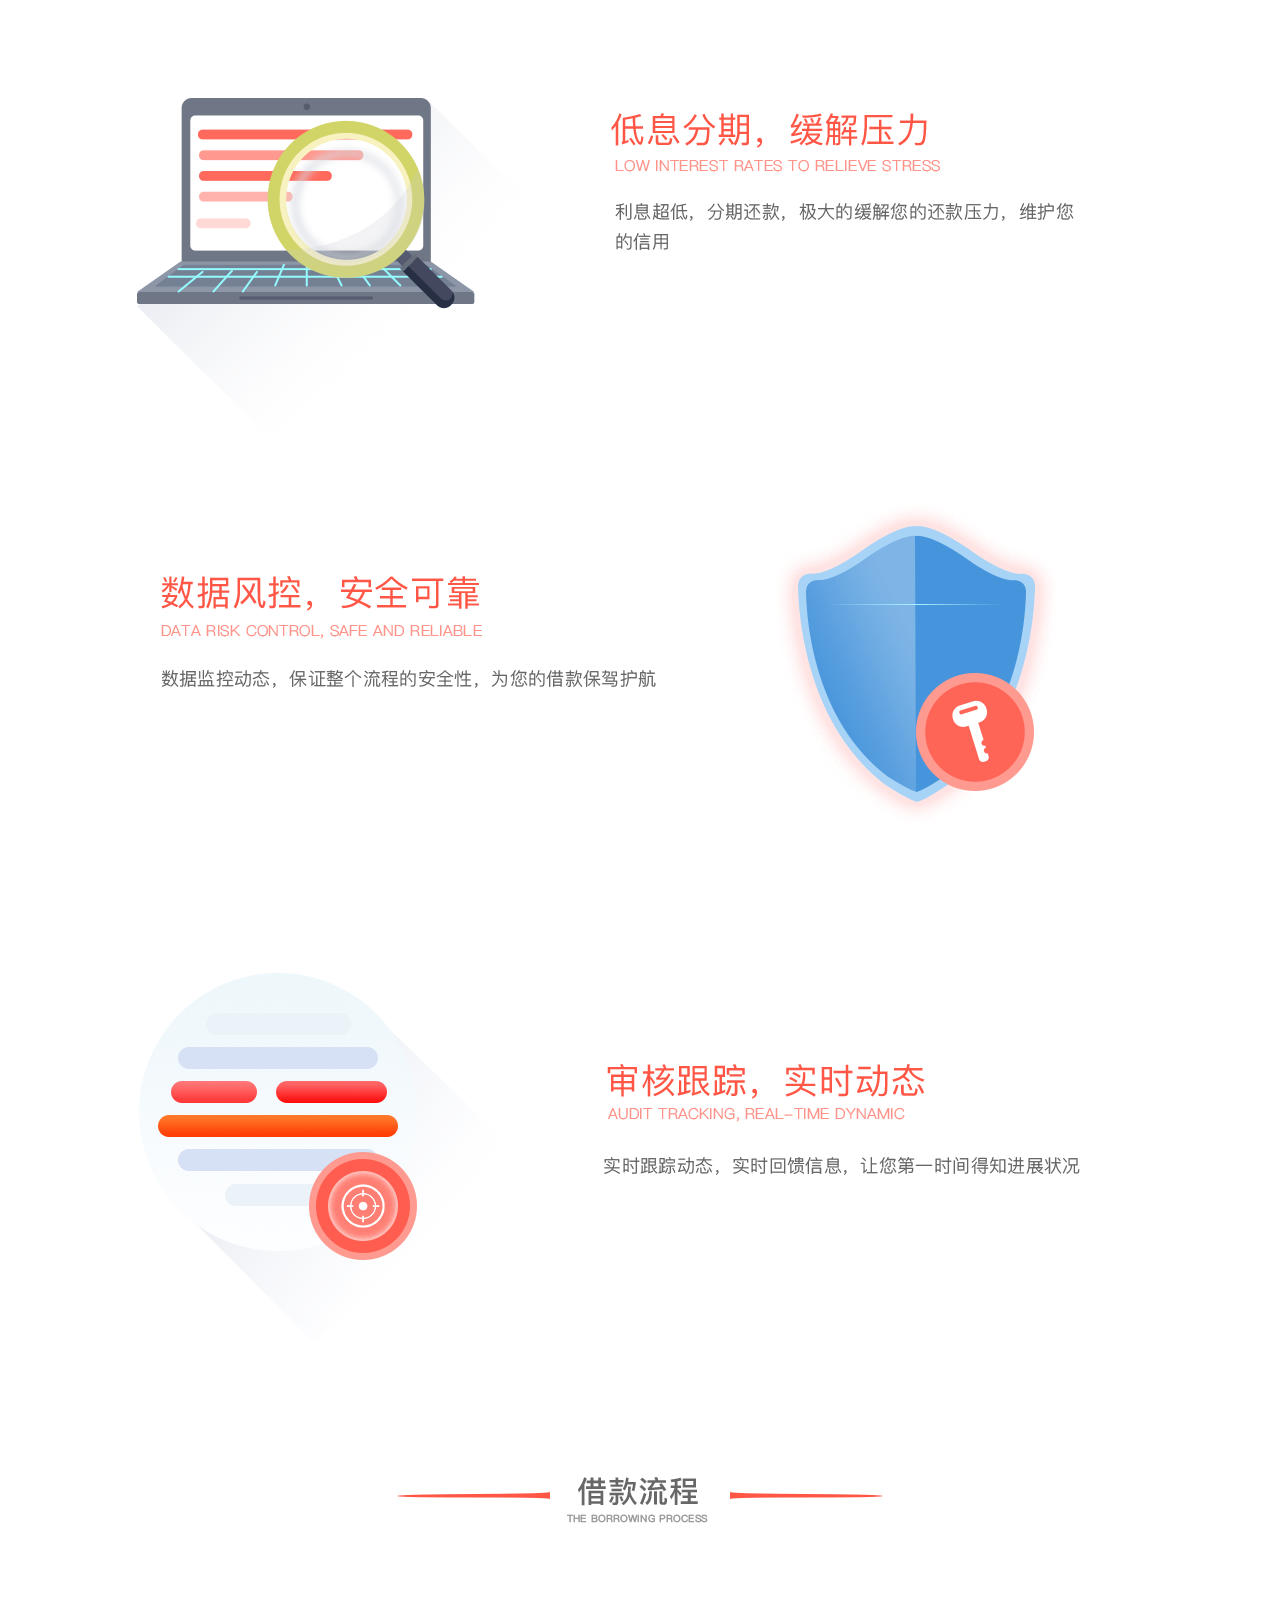
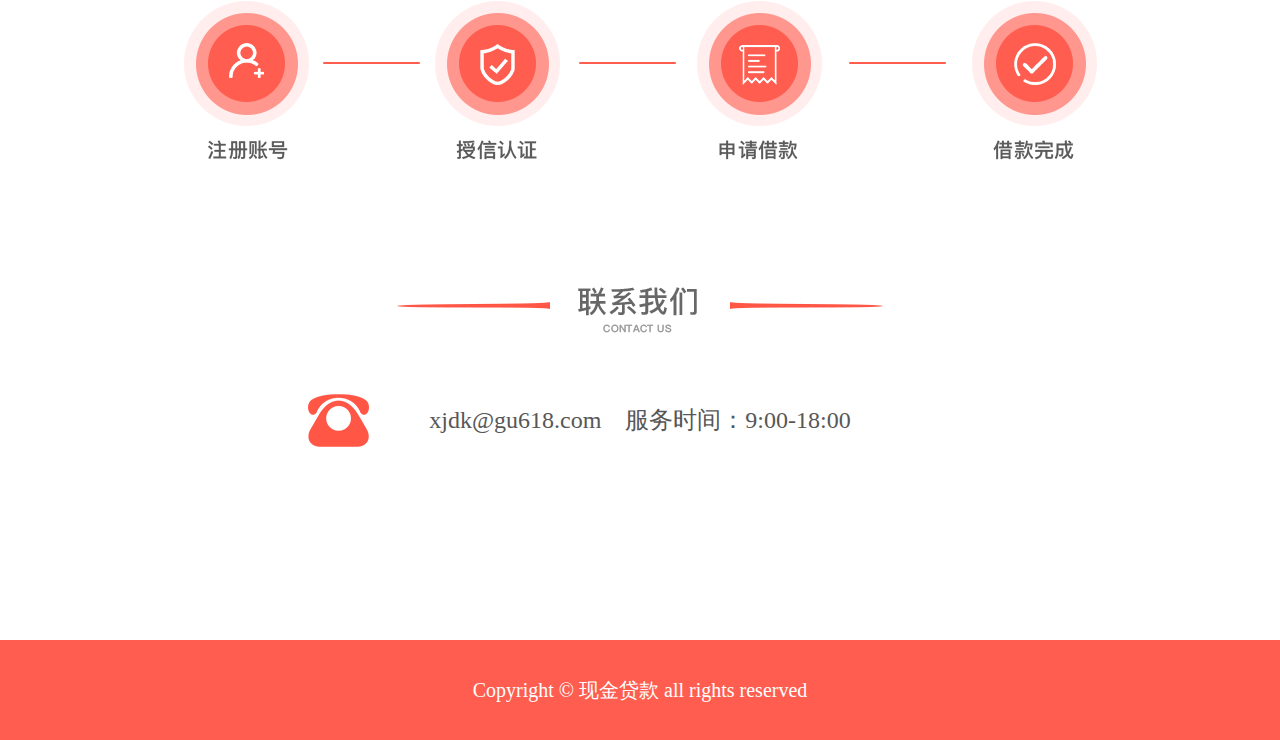
==== commit b34903d2: "1234" ====
--- a/index.html
+++ b/index.html
@@ -45,12 +45,12 @@
             <section class="section5">
                 <h3></h3>
                 <div>
-                    <p>yxdk@gu618.com&nbsp;&nbsp;&nbsp;&nbsp;服务时间：9:00-18:00</p>
-                    <p>地点: 云南省罗平县三江街22号</p>
+                    <p>xjdk@gu618.com&nbsp;&nbsp;&nbsp;&nbsp;服务时间：9:00-18:00</p>
+                    <p></p>
                 </div>
             </section>
         </div>
-        <footer> Copyright © LuopingG Xingfu Village Bank Limited Liability Company all rights reserved </footer>
+        <footer> Copyright © 现金贷款 all rights reserved </footer>
     </div>
     <script src="/jquery.js"></script>
     <script>
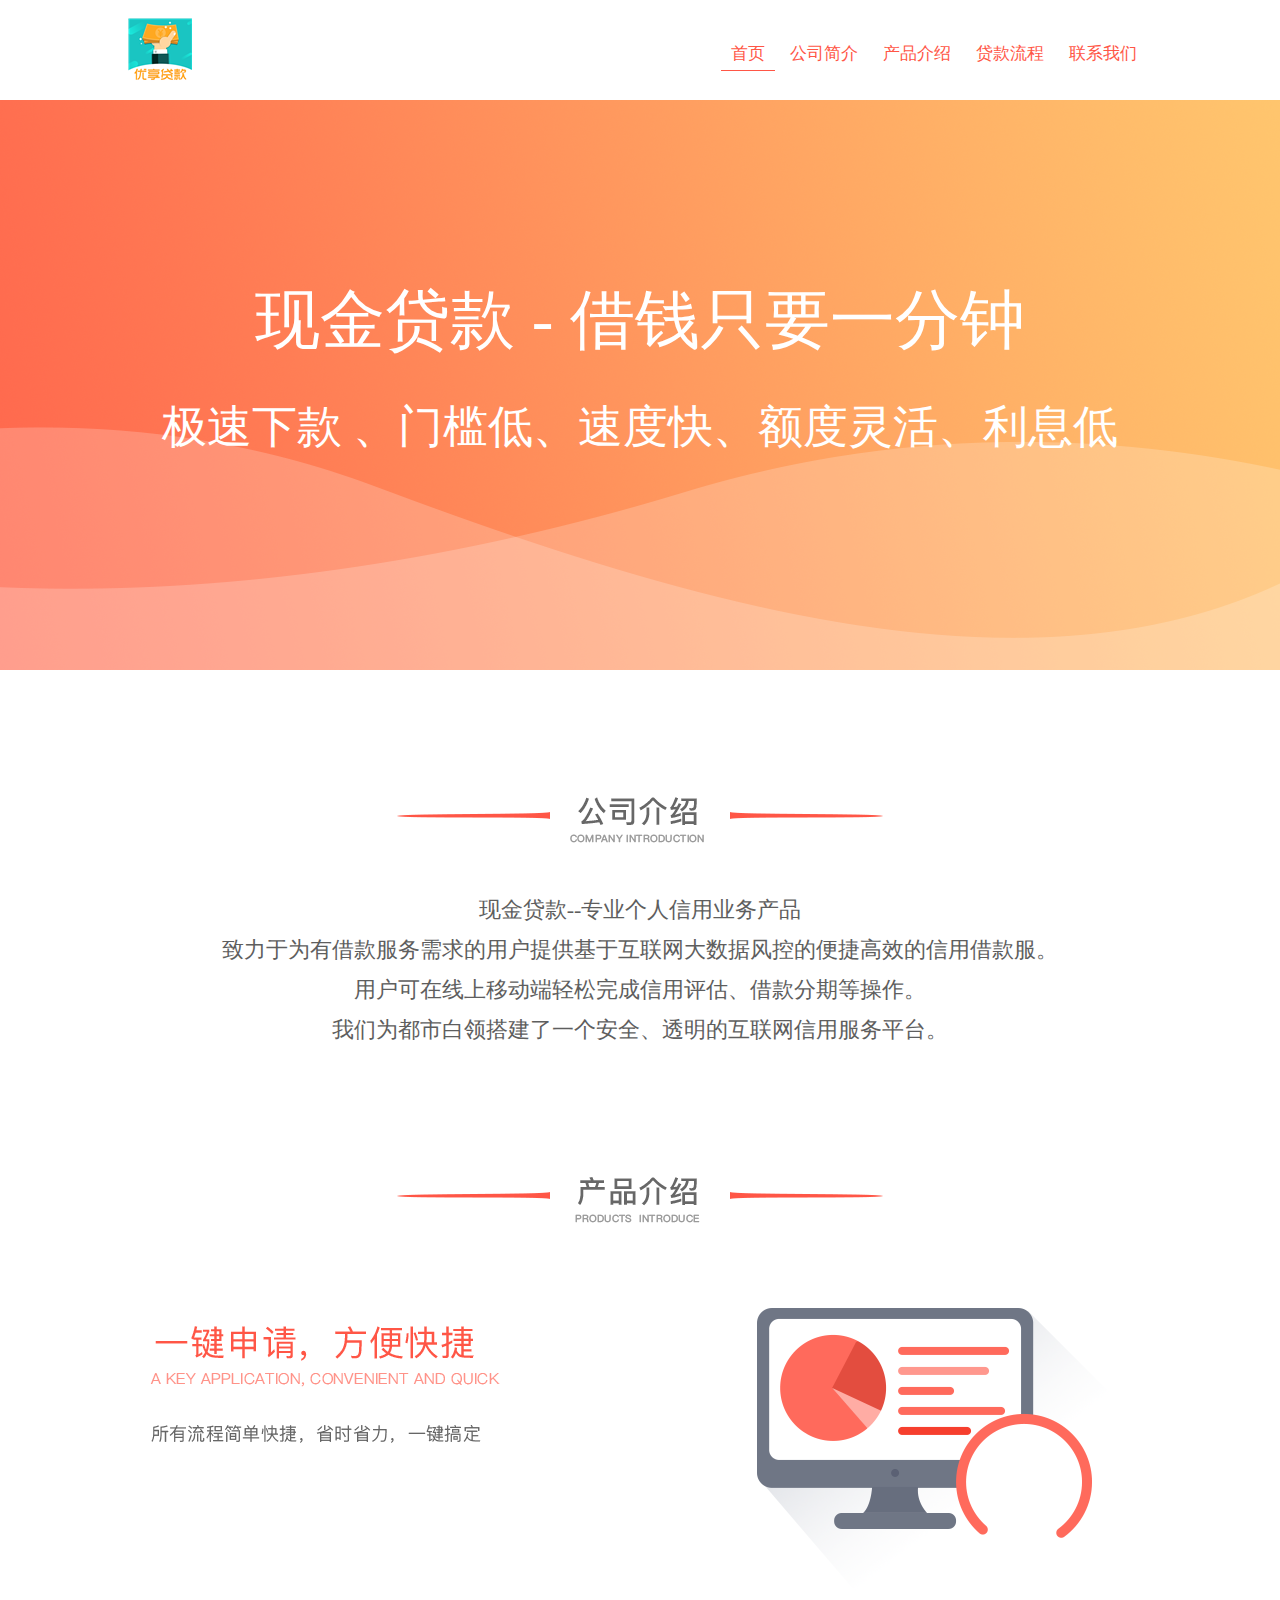
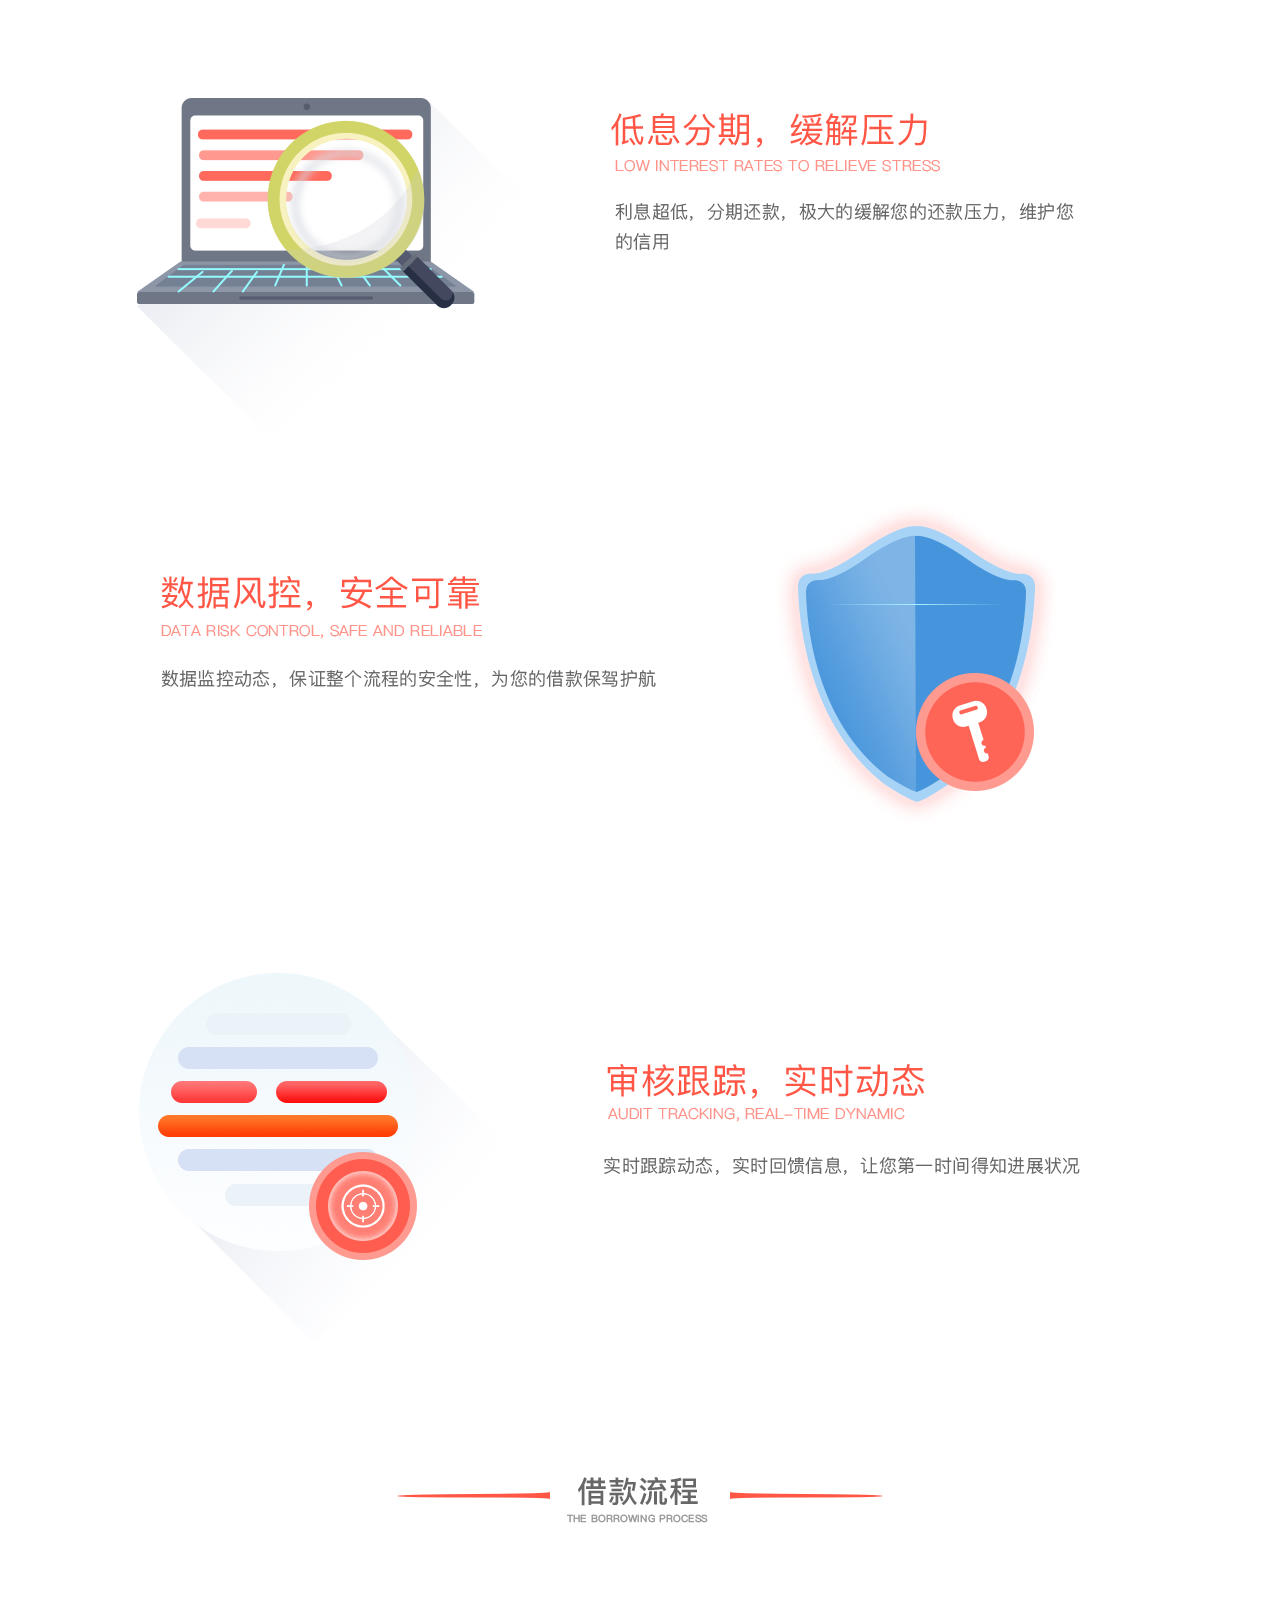
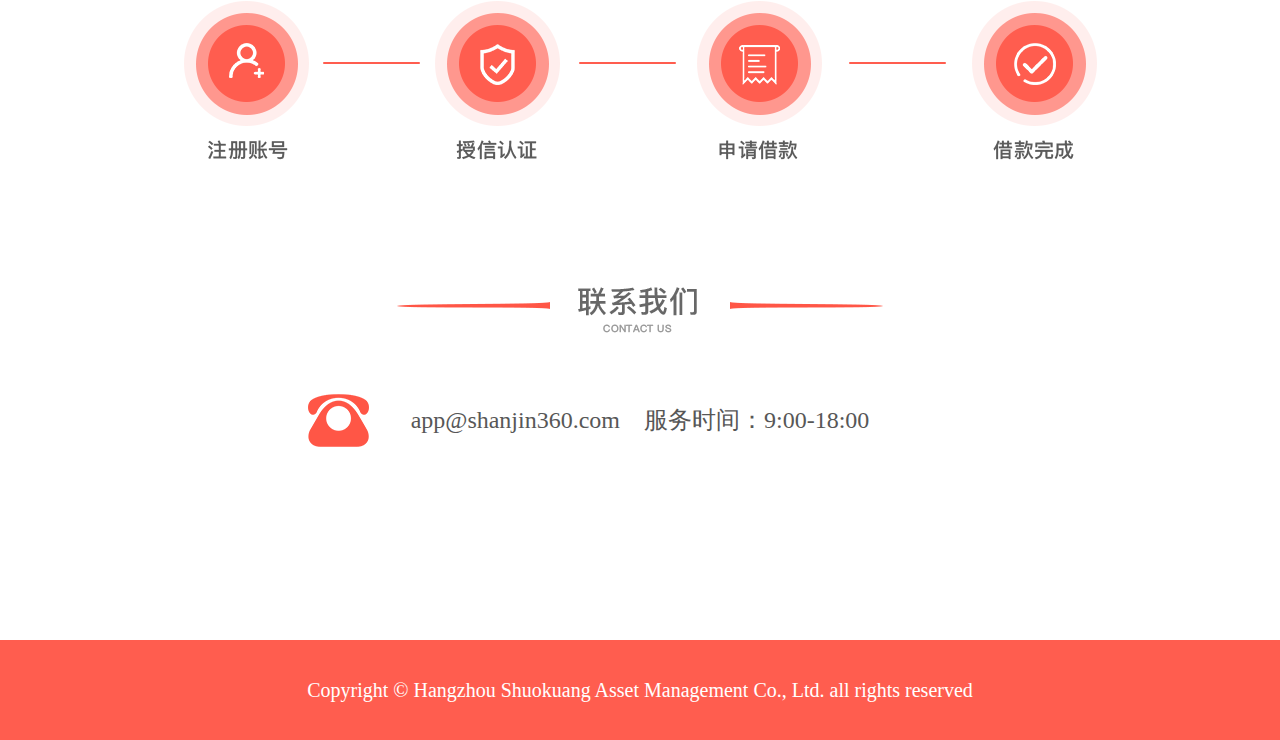
==== commit 00552a8d: "Update index.html" ====
--- a/index.html
+++ b/index.html
@@ -45,12 +45,12 @@
             <section class="section5">
                 <h3></h3>
                 <div>
-                    <p>xjdk@gu618.com&nbsp;&nbsp;&nbsp;&nbsp;服务时间：9:00-18:00</p>
+                    <p>app@shanjin360.com&nbsp;&nbsp;&nbsp;&nbsp;服务时间：9:00-18:00</p>
                     <p></p>
                 </div>
             </section>
         </div>
-        <footer> Copyright © 现金贷款 all rights reserved </footer>
+        <footer> Copyright © Hangzhou Shuokuang Asset Management Co., Ltd. all rights reserved </footer>
     </div>
     <script src="/jquery.js"></script>
     <script>
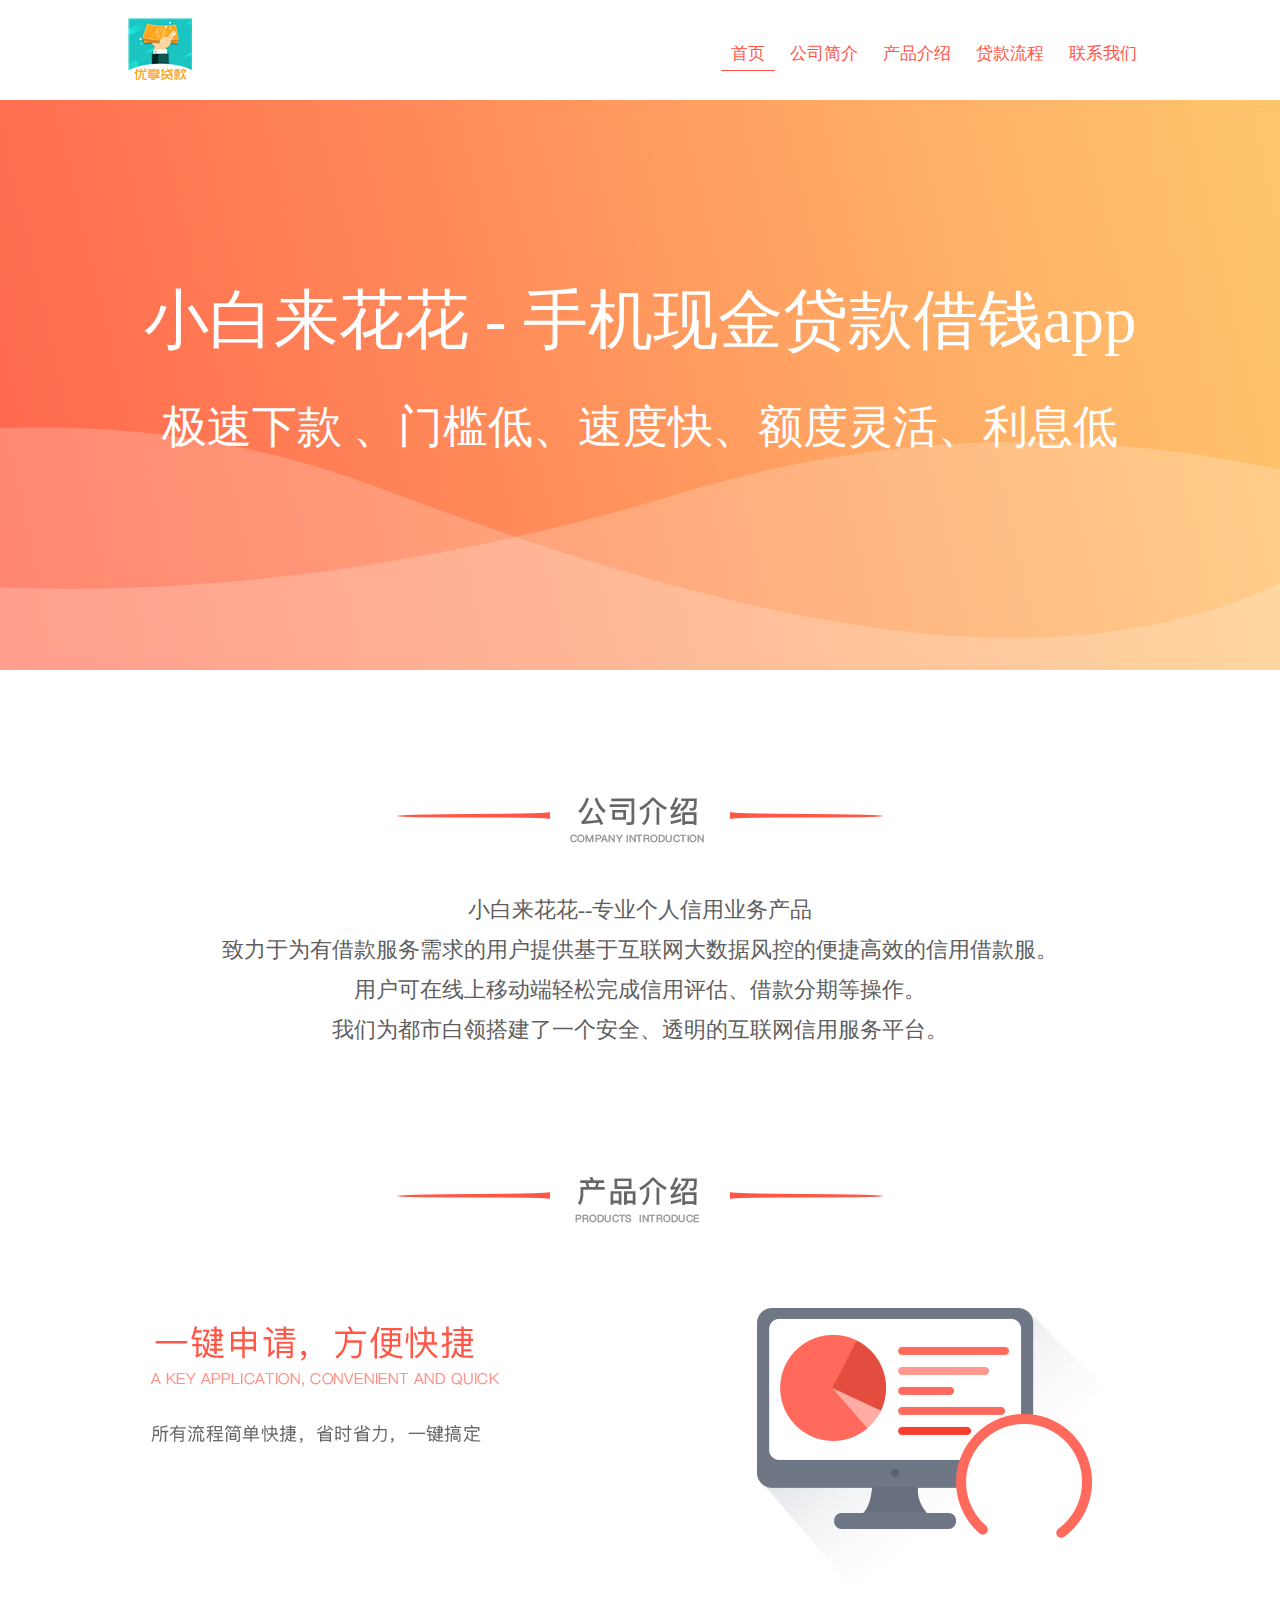
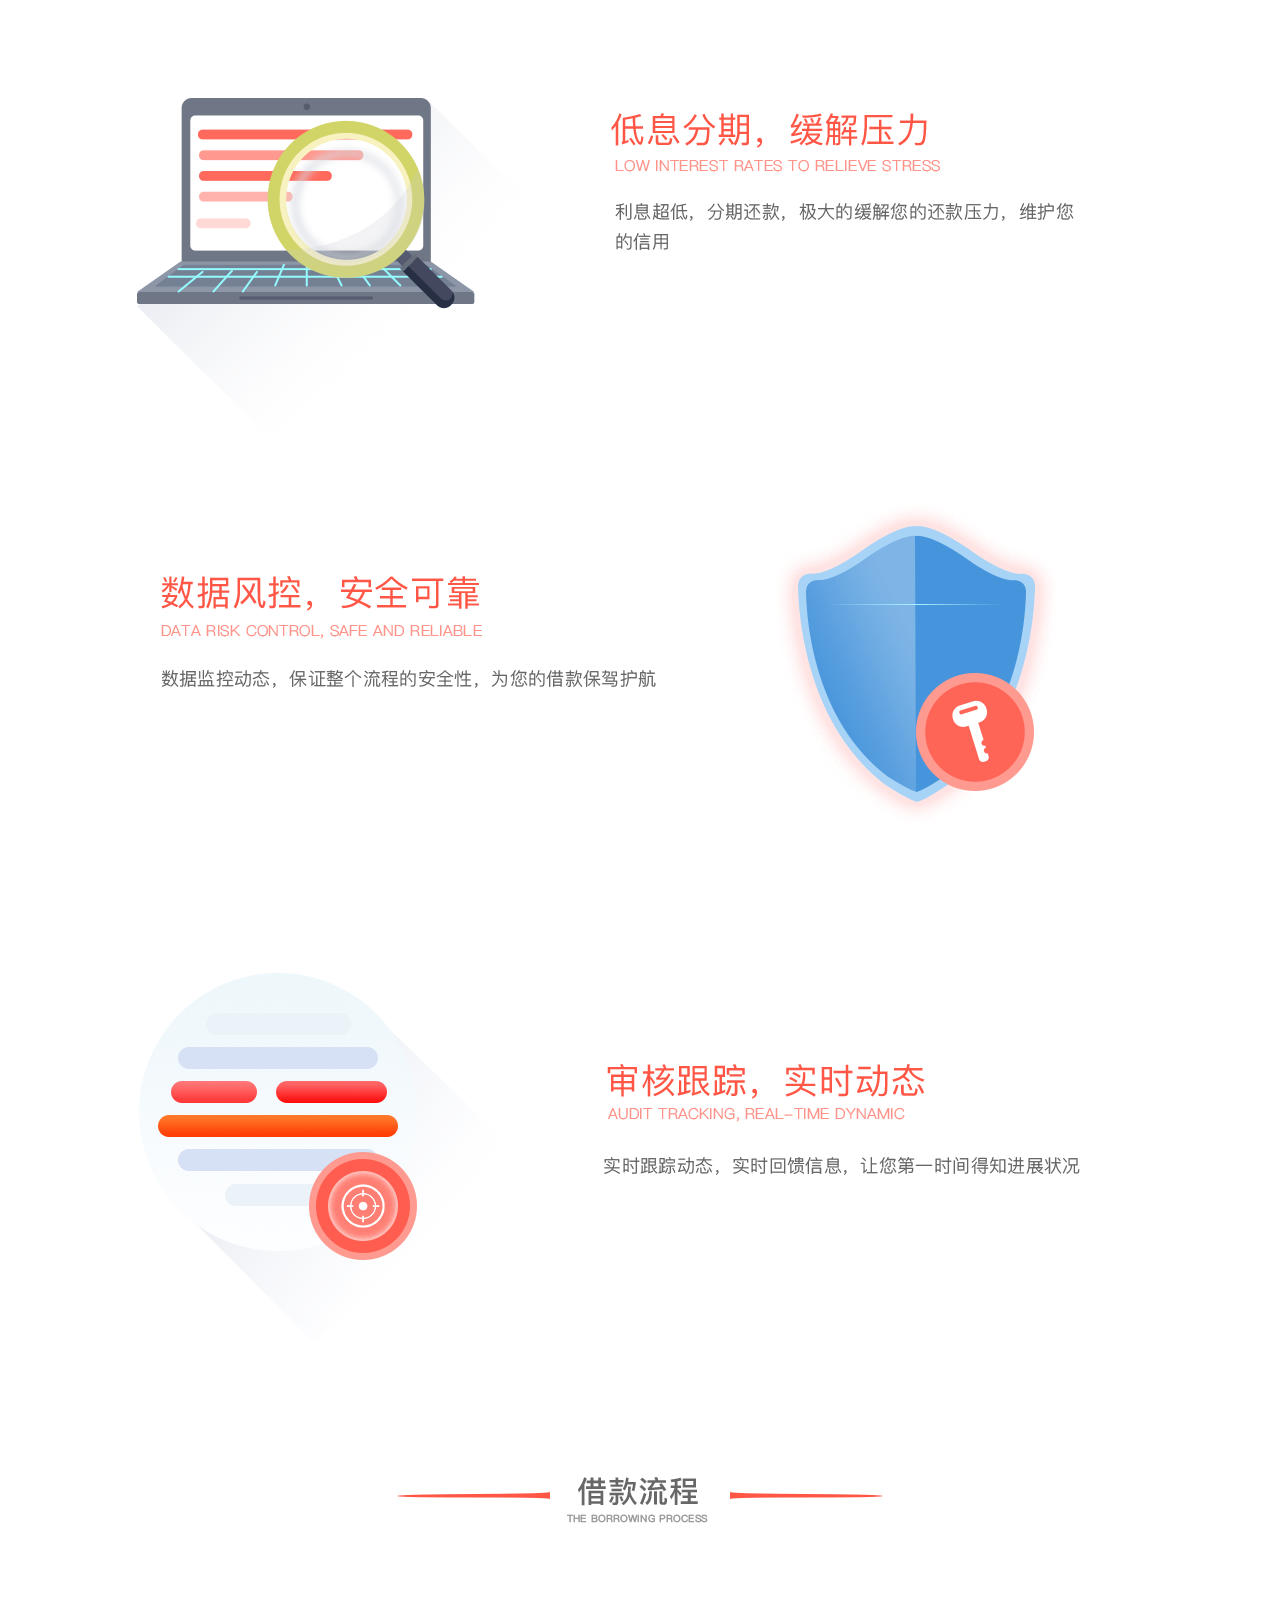
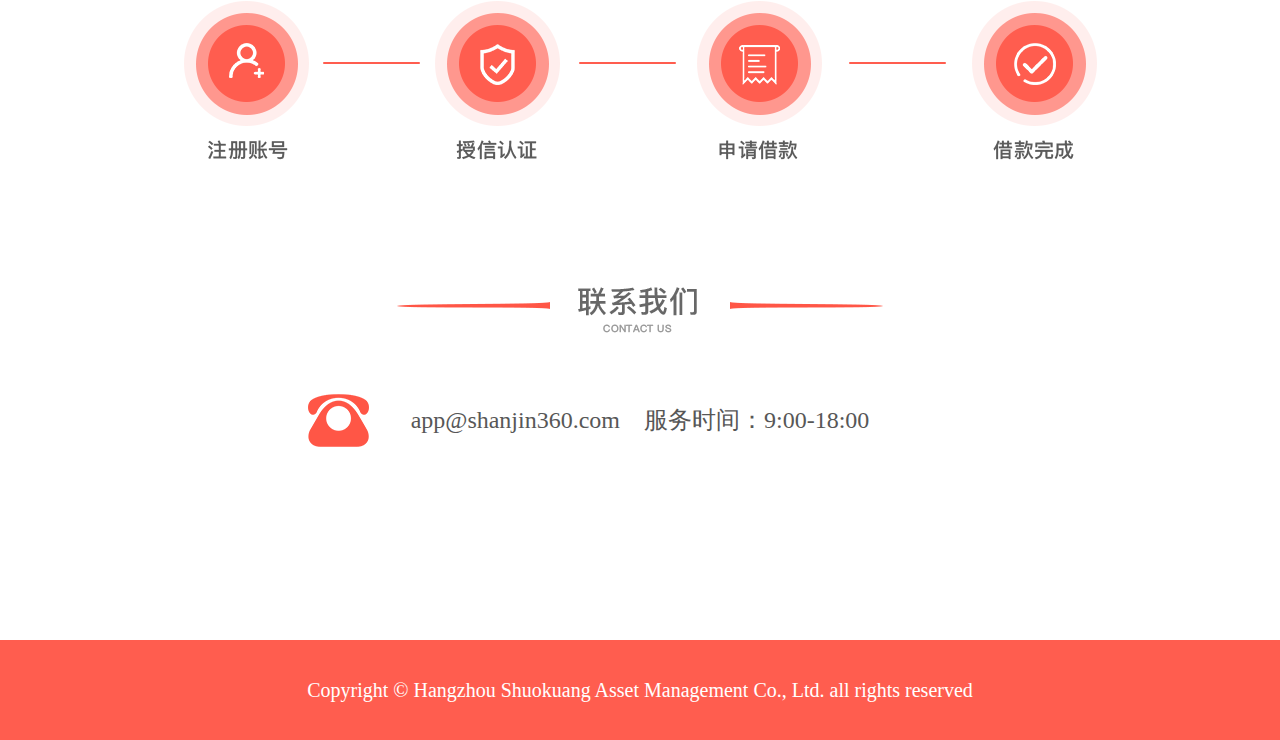
==== commit c4fa18b0: "Update index.html" ====
--- a/index.html
+++ b/index.html
@@ -6,7 +6,7 @@
     <!--    <meta name="viewport" content="width=device-width,initial-scale=1.0,maximum-scale=1.0,user-scalable=0" />-->
     <meta name="renderer" content="webkit|ie-stand" />
     <meta http-equiv="X-UA-Compatible" content="IE=edge,chrome=1">
-    <title>现金贷款</title>
+    <title>小白来花花</title>
     <link rel="stylesheet" href="/reset.css">
     <link rel="stylesheet" href="/index.css">
     <!--[if lte IE 8]>
@@ -23,13 +23,13 @@
             <p> <span id="5">联系我们</span><span id="4">贷款流程</span><span id="3">产品介绍</span><span id="2">公司简介</span><span id="1" class="onClick">首页</span> </p>
         </header>
         <div class="banner section1">
-            <p>现金贷款 - 借钱只要一分钟
+            <p>小白来花花 - 手机现金贷款借钱app
                 <br><span>极速下款 、门槛低、速度快、额度灵活、利息低</span></p>
         </div>
         <div class="contant">
             <section class="section2">
                 <h3></h3>
-                <div>现金贷款--专业个人信用业务产品
+                <div>小白来花花--专业个人信用业务产品
                     <br>致力于为有借款服务需求的用户提供基于互联网大数据风控的便捷高效的信用借款服。 
                     <br>用户可在线上移动端轻松完成信用评估、借款分期等操作。 
                     <br>我们为都市白领搭建了一个安全、透明的互联网信用服务平台。</div>
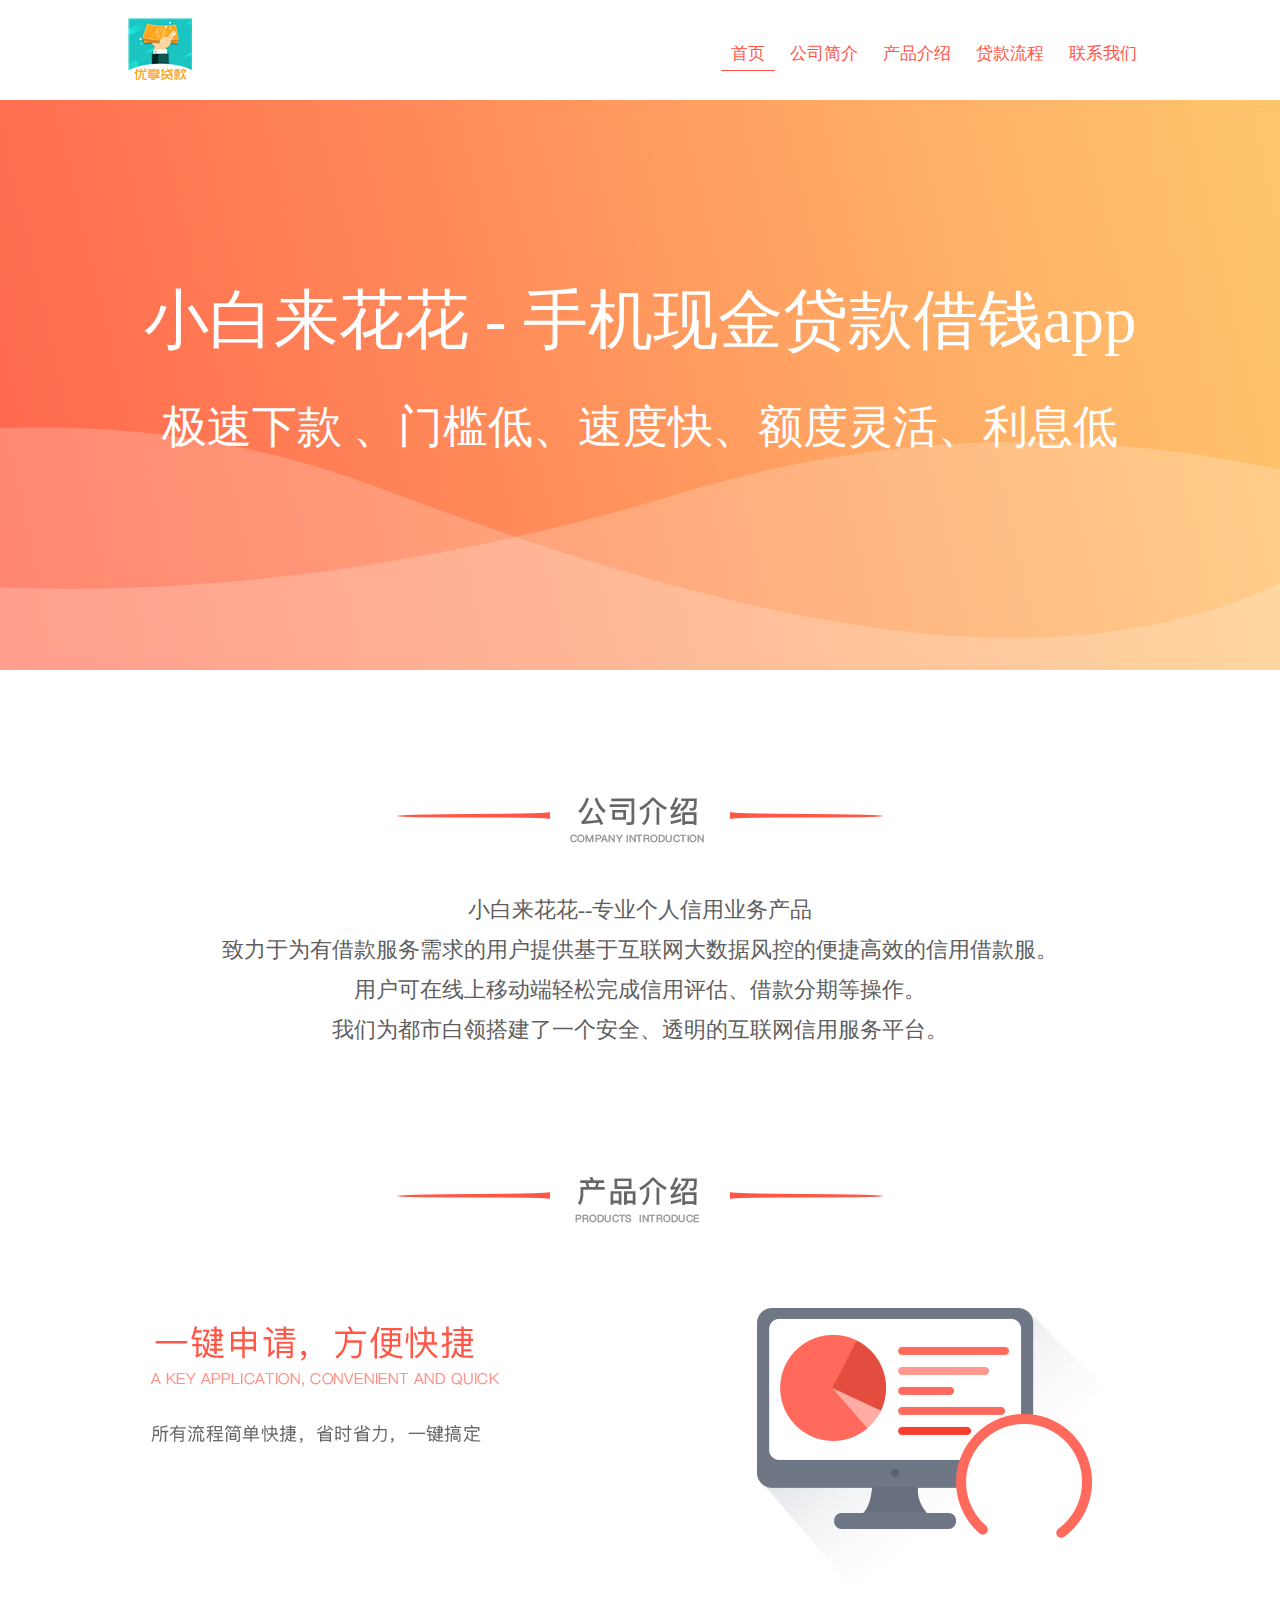
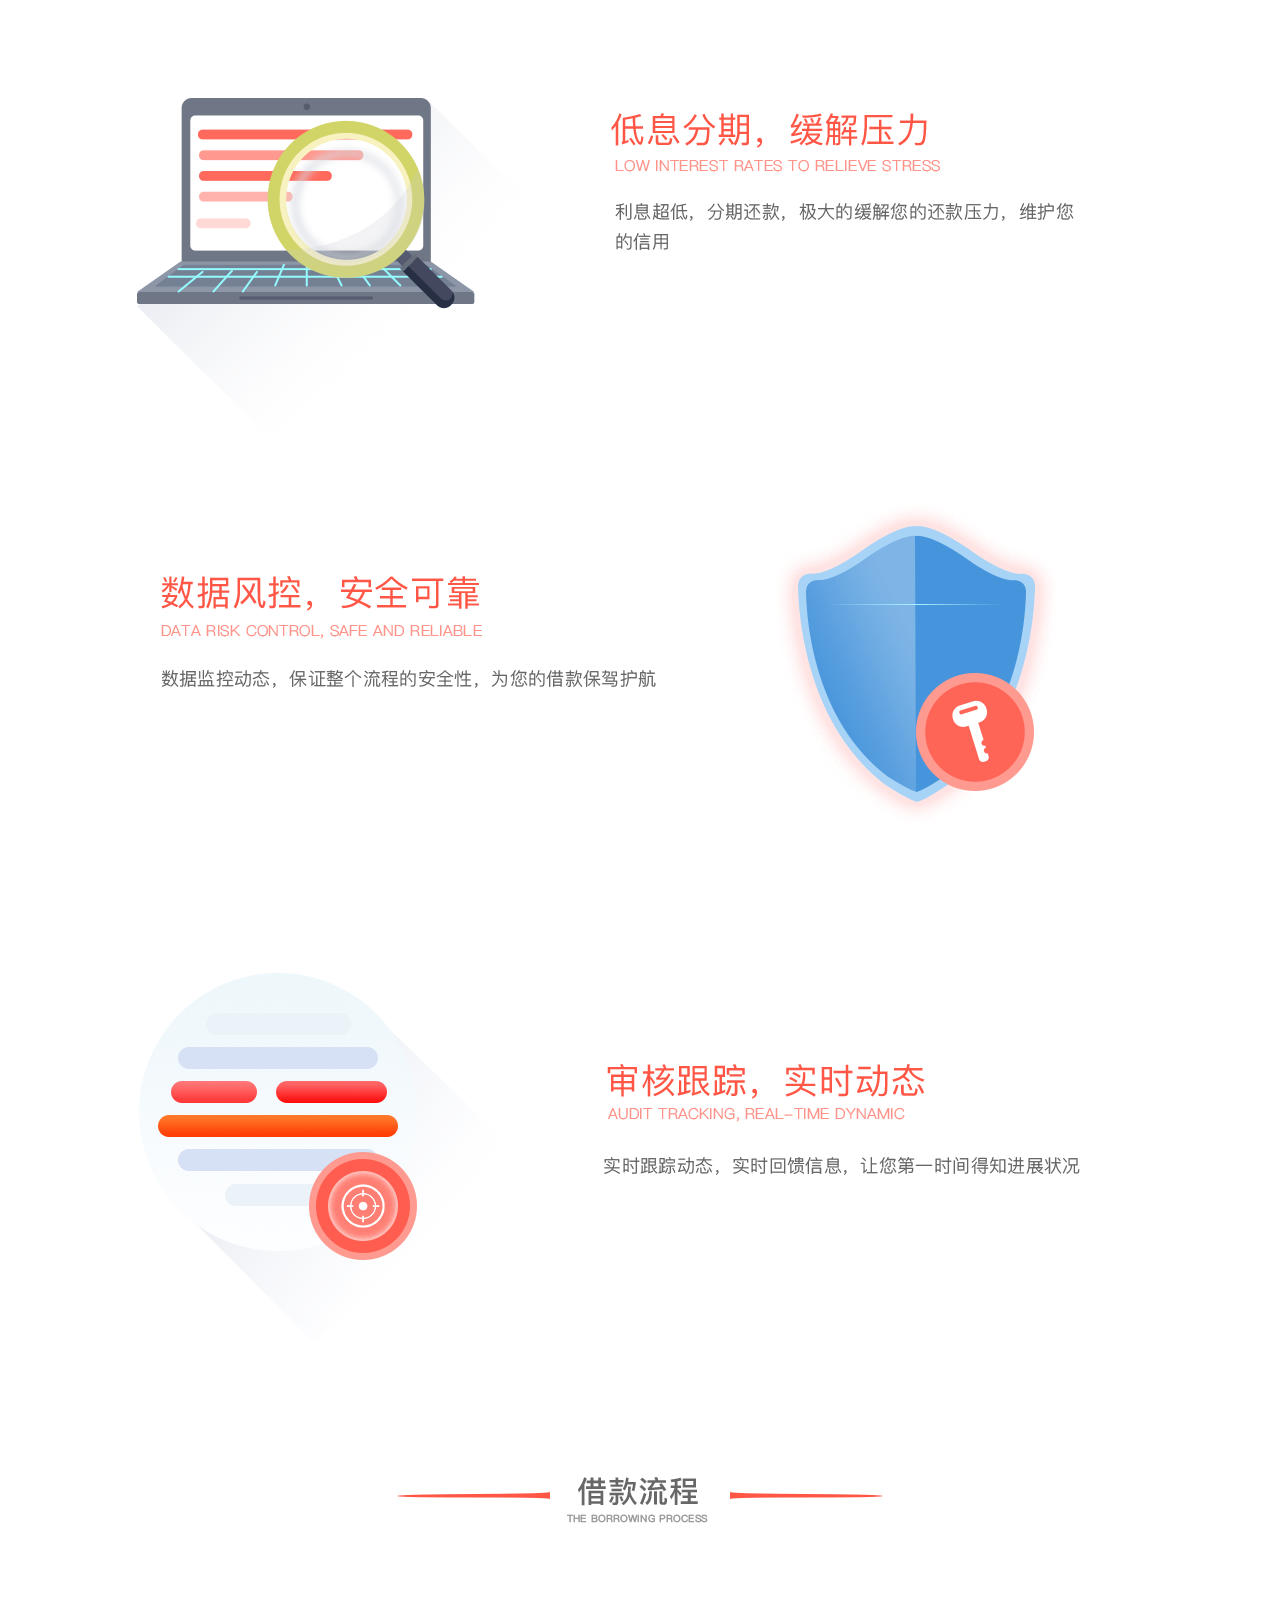
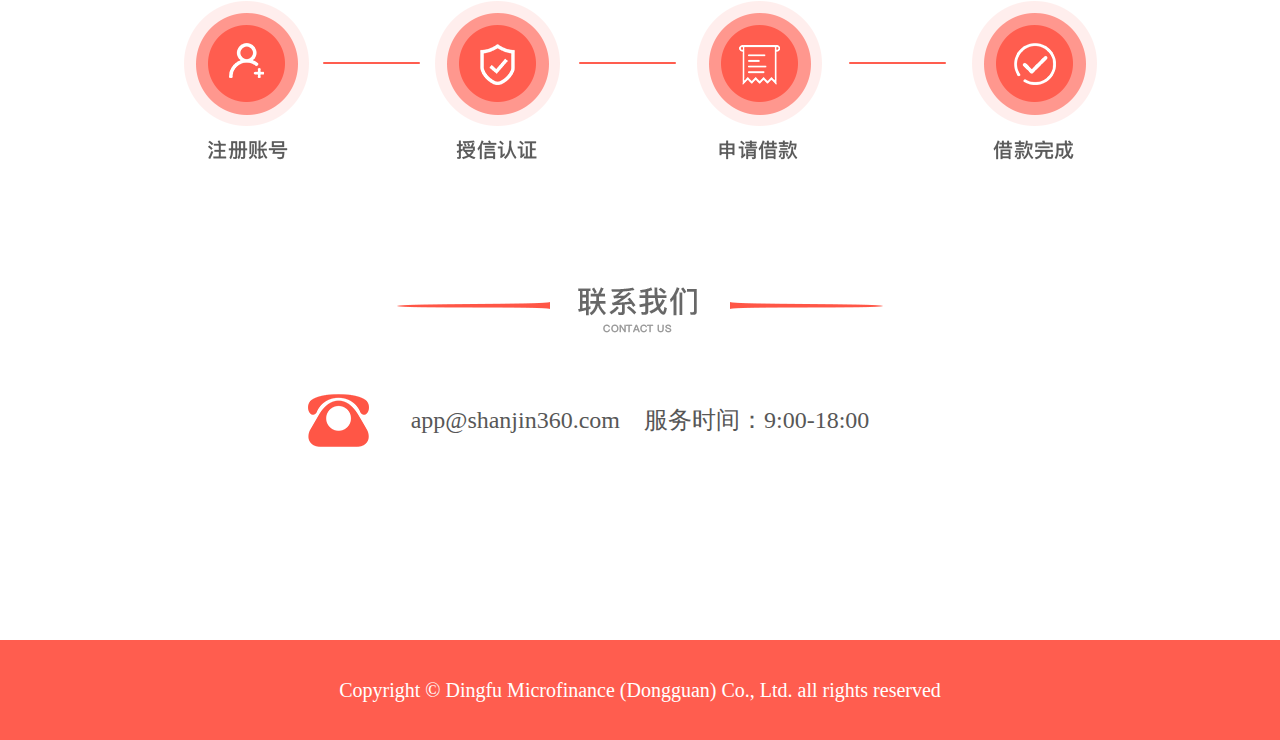
==== commit 4c828e77: "Update index.html" ====
--- a/index.html
+++ b/index.html
@@ -50,7 +50,7 @@
                 </div>
             </section>
         </div>
-        <footer> Copyright © Hangzhou Shuokuang Asset Management Co., Ltd. all rights reserved </footer>
+        <footer> Copyright © Dingfu Microfinance (Dongguan) Co., Ltd. all rights reserved </footer>
     </div>
     <script src="/jquery.js"></script>
     <script>
